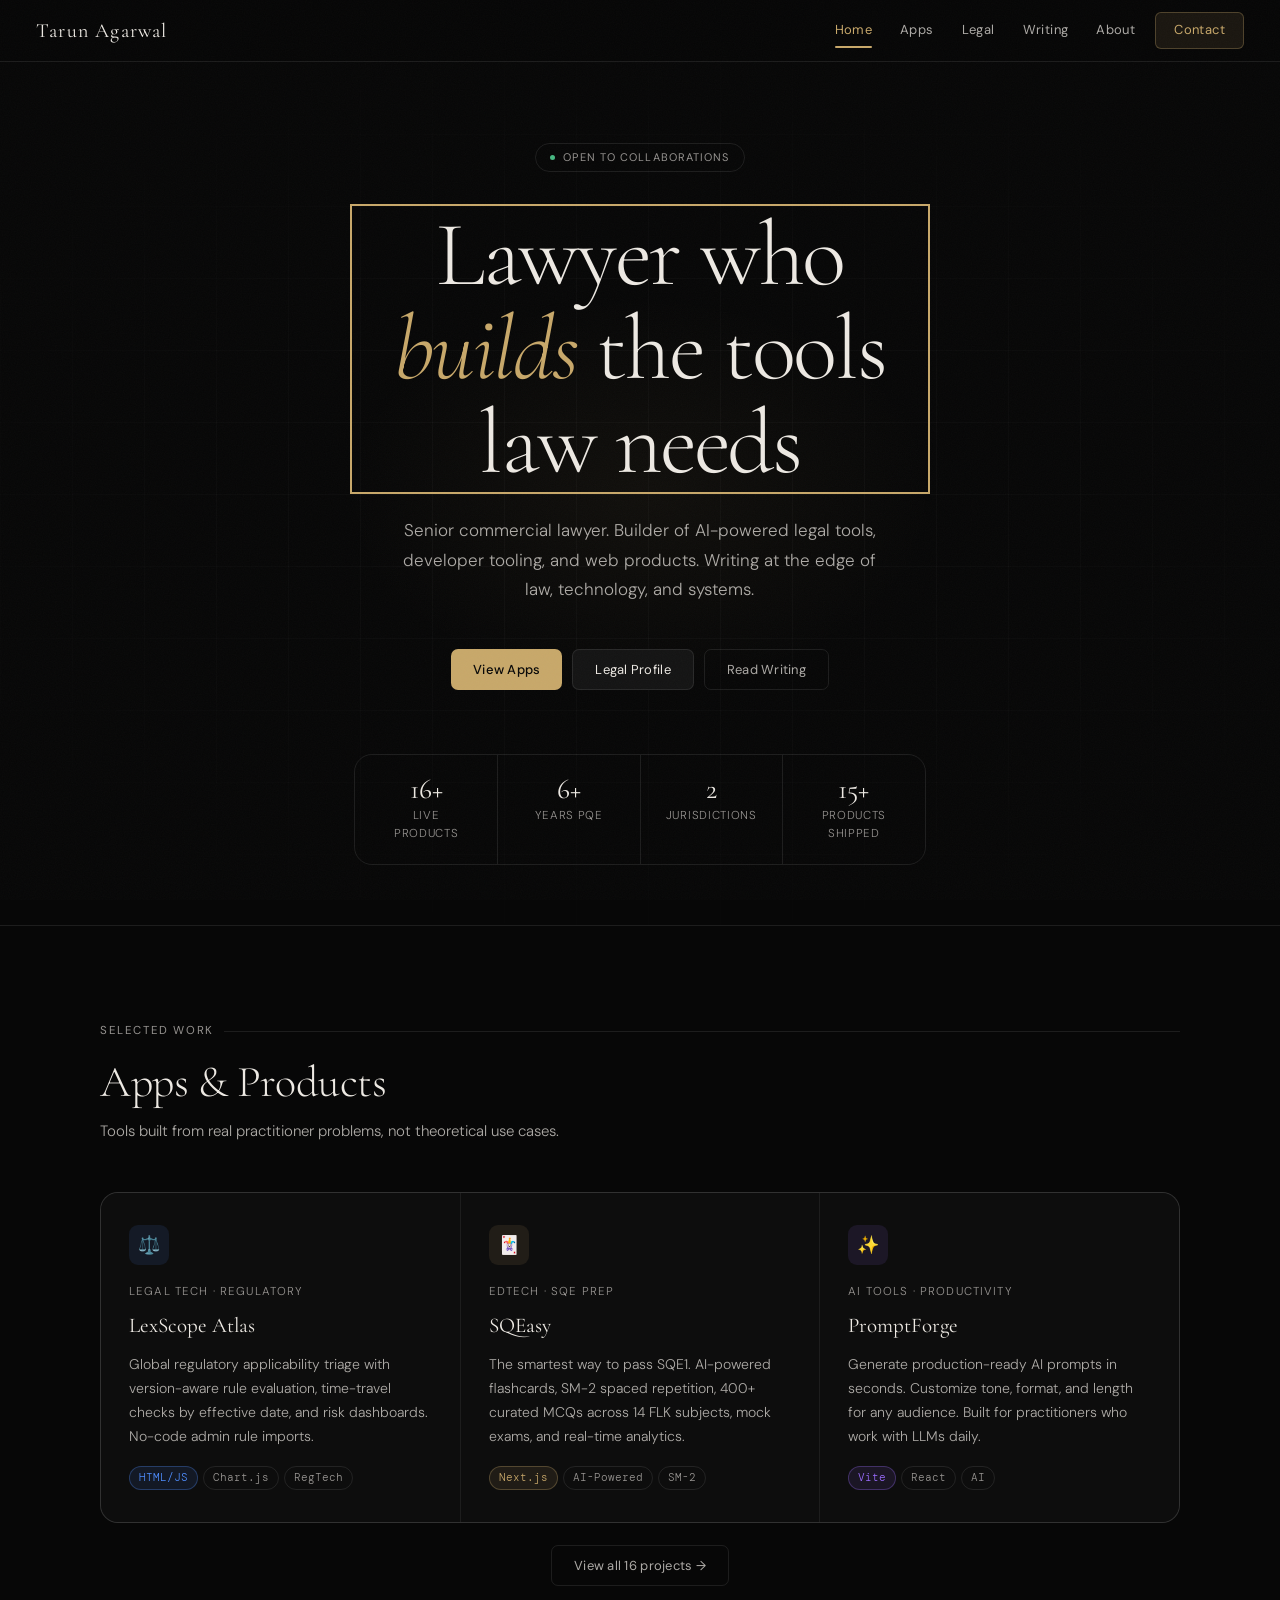
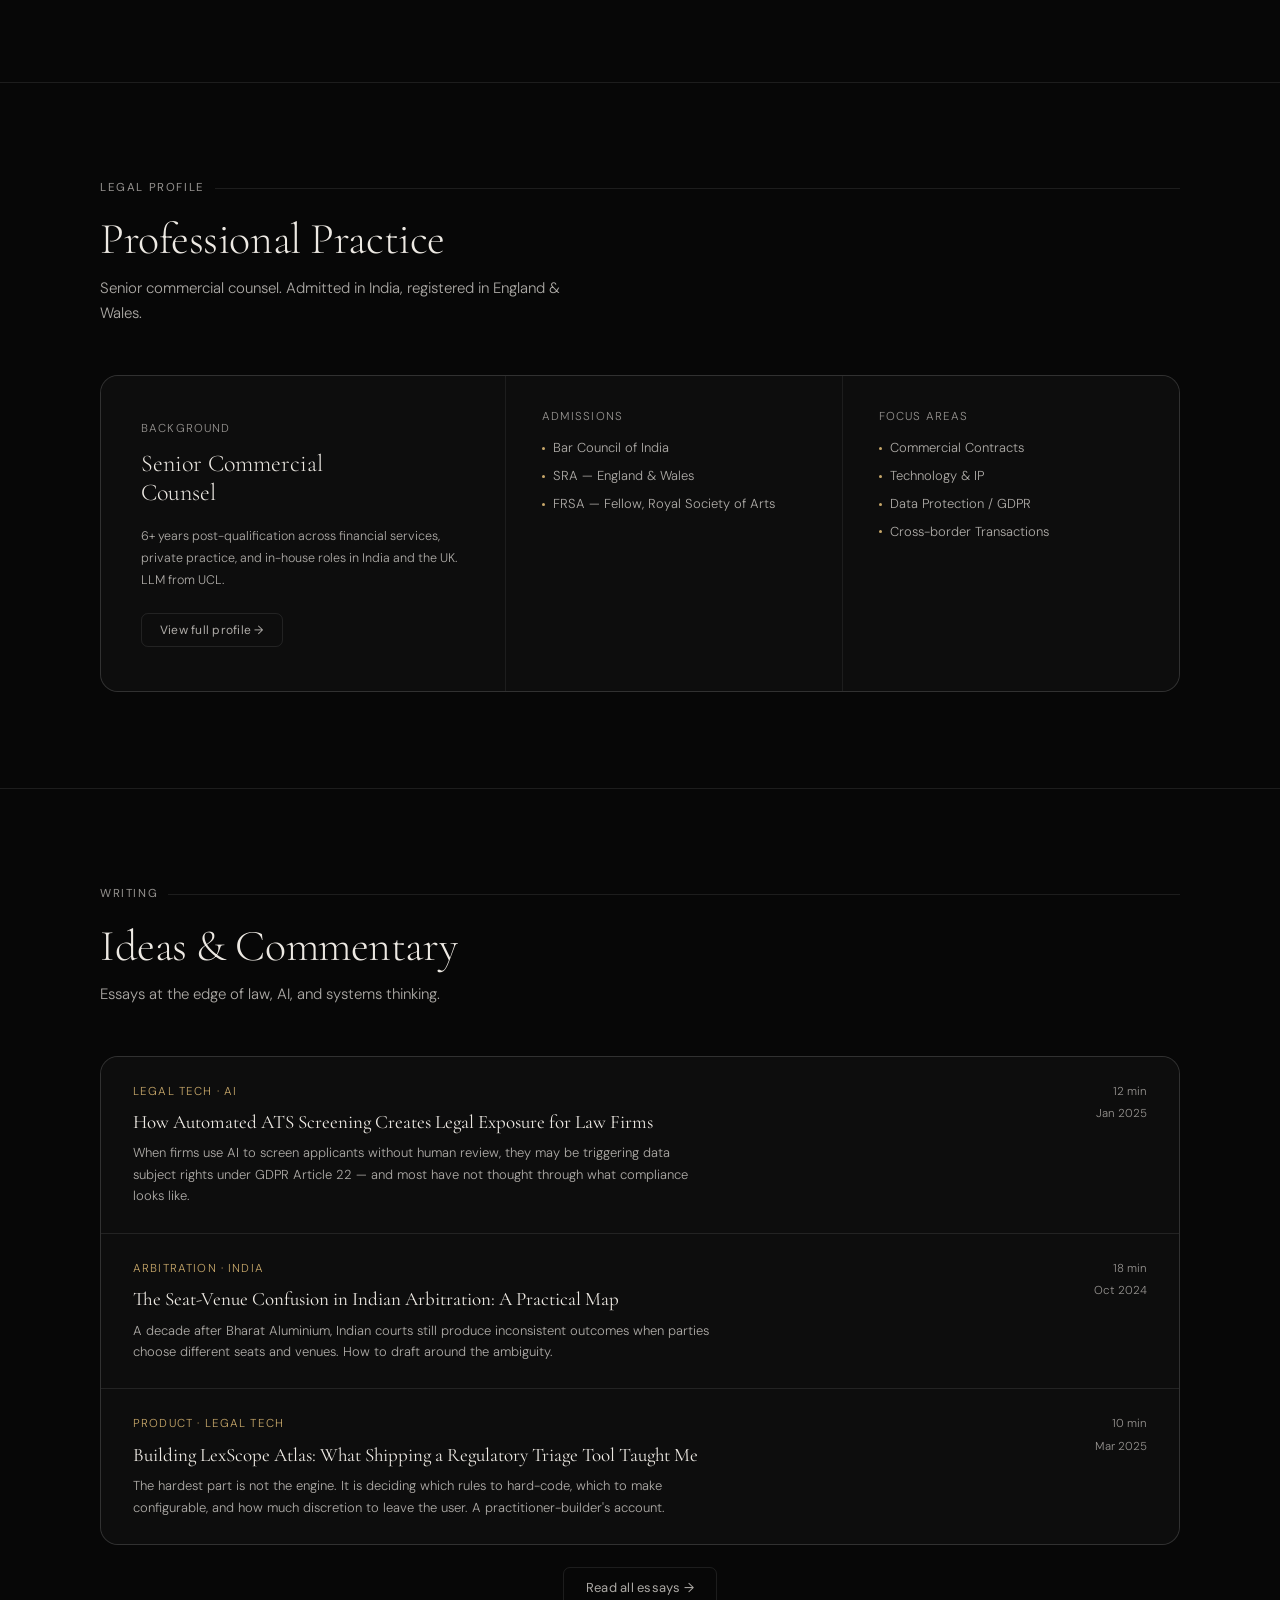
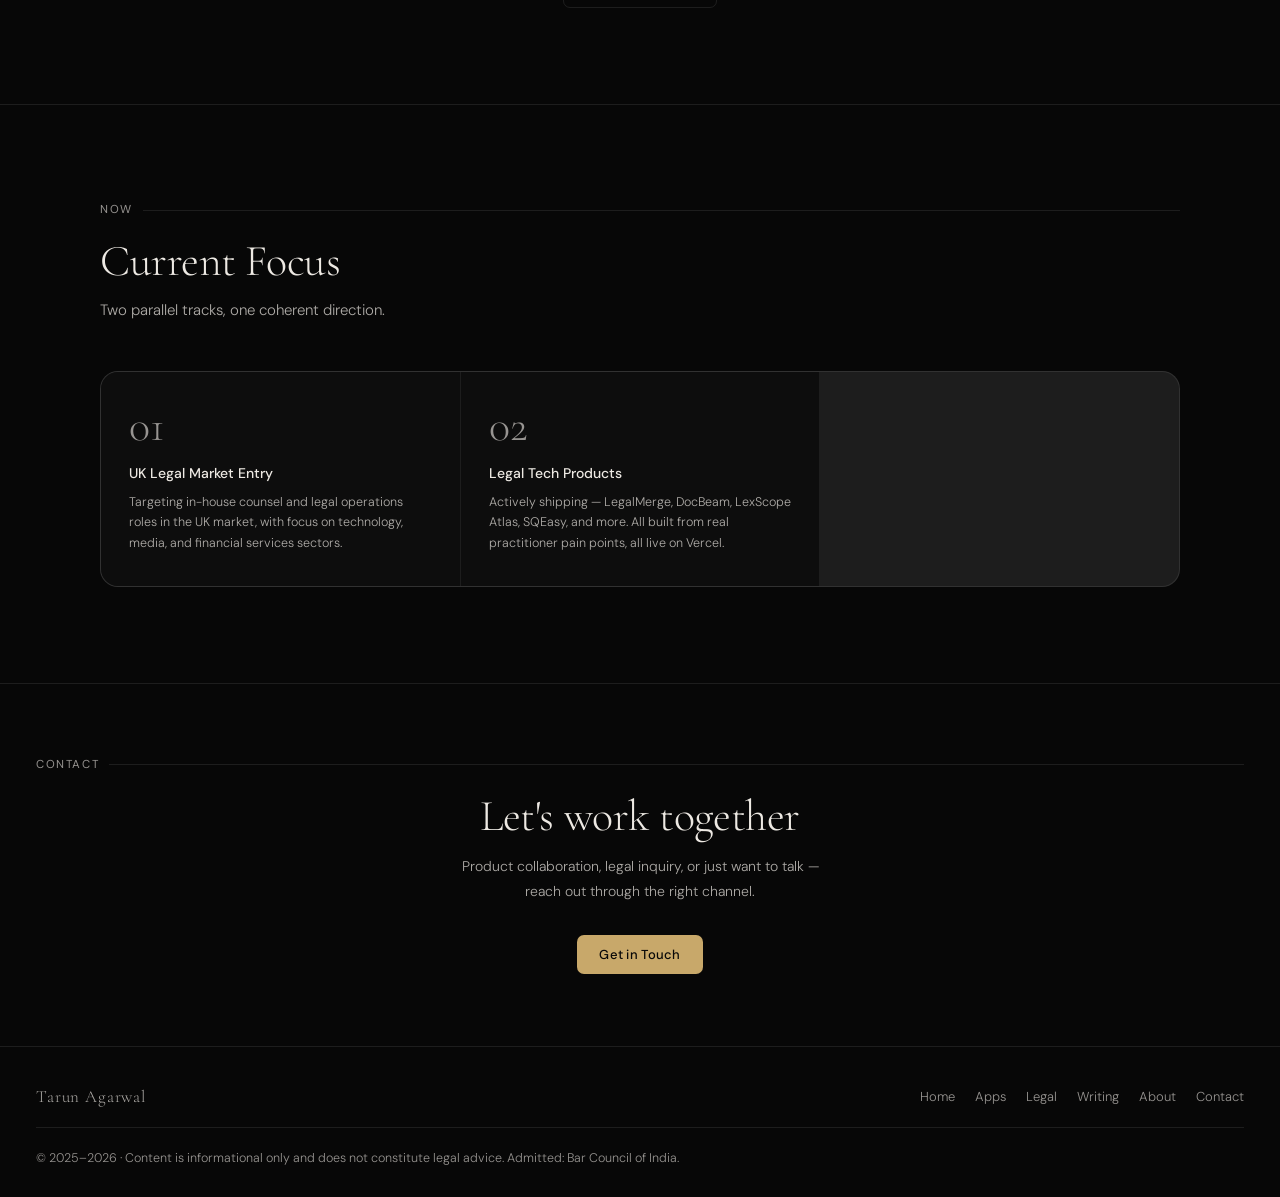
==== index.html @ 4a1cfb6a "Update LexScope links and standardize Live App CTAs" ====
<!DOCTYPE html>
<html lang="en">
<head>
<meta charset="UTF-8">
<meta name="viewport" content="width=device-width, initial-scale=1.0">
<title>Tarun Agarwal — Lawyer · Builder · Writer</title>
<meta name="description" content="Tarun Agarwal — Senior commercial lawyer, builder of AI-powered legal tools and developer tooling, and writer. 16+ live products, 6+ years PQE. Admitted in India, registered in England & Wales.">
<meta property="og:type" content="website">
<meta property="og:title" content="Tarun Agarwal — Lawyer · Builder · Writer">
<meta property="og:description" content="Senior commercial lawyer. Builder of AI-powered legal tools, developer tooling, and web products. Writing at the edge of law, technology, and systems.">
<meta property="og:url" content="https://tarunagarwal.vercel.app">
<meta property="og:site_name" content="Tarun Agarwal">
<meta name="twitter:card" content="summary">
<meta name="twitter:title" content="Tarun Agarwal — Lawyer · Builder · Writer">
<meta name="twitter:description" content="Senior commercial lawyer. Builder of AI-powered legal tools, developer tooling, and web products. 16+ live products shipped.">
<link rel="preconnect" href="https://fonts.googleapis.com">
<link rel="preconnect" href="https://fonts.gstatic.com" crossorigin>
<link href="https://fonts.googleapis.com/css2?family=Cormorant+Garamond:ital,wght@0,300;0,400;0,500;1,300;1,400&family=DM+Sans:opsz,wght@9..40,300;9..40,400;9..40,500&family=DM+Mono:wght@300;400&display=swap" rel="stylesheet">
<link rel="stylesheet" href="css/styles.css">
<script defer src="/_vercel/insights/script.js"></script>
<script>
  window.va = window.va || function () { (window.vaq = window.vaq || []).push(arguments); };
</script>
</head>
<body>

<!-- SKIP LINK -->
<a href="#main-content" class="skip-link">Skip to content</a>

<!-- NAV -->
<nav aria-label="Main navigation">
  <div class="nav-logo" data-navigate="home" role="button" tabindex="0">Tarun Agarwal</div>
  <ul class="nav-links">
    <li><a href="#/home" id="n-home" class="active">Home</a></li>
    <li><a href="#/apps" id="n-apps">Apps</a></li>
    <li><a href="#/legal" id="n-legal">Legal</a></li>
    <li><a href="#/writing" id="n-writing">Writing</a></li>
    <li><a href="#/about" id="n-about">About</a></li>
    <li><a href="#/contact" id="n-contact" class="nav-cta">Contact</a></li>
  </ul>
  <button class="hamburger" data-action="toggle-menu" aria-label="Toggle navigation menu" aria-expanded="false">
    <span></span><span></span><span></span>
  </button>
</nav>

<!-- ══════════════════════════════════════════
     HOME
══════════════════════════════════════════ -->
<div class="page active" id="page-home" aria-hidden="false">

  <div id="main-content" class="hero">
    <div class="hero-grid"></div>
    <div class="hero-glow"></div>
    <div class="hero-inner">
      <div class="hero-badge">
        <span class="hero-badge-dot"></span>
        Open to collaborations
      </div>
      <h1 class="hero-h1">
        Lawyer who<br><em class="hero-rotate" id="hero-word">builds</em> the tools<br>law needs
      </h1>
      <p class="hero-sub">
        Senior commercial lawyer. Builder of AI-powered legal tools, developer tooling, and web products. Writing at the edge of law, technology, and systems.
      </p>
      <div class="hero-actions">
        <button class="btn btn-primary" data-navigate="apps">View Apps</button>
        <button class="btn btn-secondary" data-navigate="legal">Legal Profile</button>
        <button class="btn btn-ghost" data-navigate="writing">Read Writing</button>
      </div>
      <div class="hero-stats">
        <div class="hero-stat">
          <div class="hero-stat-n">16+</div>
          <div class="hero-stat-l">Live Products</div>
        </div>
        <div class="hero-stat">
          <div class="hero-stat-n">6+</div>
          <div class="hero-stat-l">Years PQE</div>
        </div>
        <div class="hero-stat">
          <div class="hero-stat-n">2</div>
          <div class="hero-stat-l">Jurisdictions</div>
        </div>
        <div class="hero-stat">
          <div class="hero-stat-n">15+</div>
          <div class="hero-stat-l">Products Shipped</div>
        </div>
      </div>
    </div>
  </div>

  <div class="divider"></div>

  <!-- FEATURED APPS -->
  <div class="wrap section">
    <div class="section-label">Selected Work</div>
    <h2 class="section-h">Apps & Products</h2>
    <p class="section-sub">Tools built from real practitioner problems, not theoretical use cases.</p>
    <div class="featured-grid">
      <div class="feat-card" data-navigate="apps">
        <div class="feat-icon" style="background:var(--blue-dim)">⚖️</div>
        <div class="feat-cat">Legal Tech · Regulatory</div>
        <div class="feat-title">LexScope Atlas</div>
        <div class="feat-desc">Global regulatory applicability triage with version-aware rule evaluation, time-travel checks by effective date, and risk dashboards. No-code admin rule imports.</div>
        <div class="feat-stack">
          <span class="pill pill-blue">HTML/JS</span>
          <span class="pill">Chart.js</span>
          <span class="pill">RegTech</span>
        </div>
      </div>
      <div class="feat-card" data-navigate="apps">
        <div class="feat-icon" style="background:var(--gold-dim)">🃏</div>
        <div class="feat-cat">EdTech · SQE Prep</div>
        <div class="feat-title">SQEasy</div>
        <div class="feat-desc">The smartest way to pass SQE1. AI-powered flashcards, SM-2 spaced repetition, 400+ curated MCQs across 14 FLK subjects, mock exams, and real-time analytics.</div>
        <div class="feat-stack">
          <span class="pill pill-gold">Next.js</span>
          <span class="pill">AI-Powered</span>
          <span class="pill">SM-2</span>
        </div>
      </div>
      <div class="feat-card" data-navigate="apps">
        <div class="feat-icon" style="background:var(--purple-dim)">✨</div>
        <div class="feat-cat">AI Tools · Productivity</div>
        <div class="feat-title">PromptForge</div>
        <div class="feat-desc">Generate production-ready AI prompts in seconds. Customize tone, format, and length for any audience. Built for practitioners who work with LLMs daily.</div>
        <div class="feat-stack">
          <span class="pill pill-purple">Vite</span>
          <span class="pill">React</span>
          <span class="pill">AI</span>
        </div>
      </div>
    </div>
    <div style="text-align:center;margin-top:22px">
      <button class="btn btn-ghost" data-navigate="apps">View all 16 projects →</button>
    </div>
  </div>

  <div class="divider"></div>

  <!-- LEGAL SNAPSHOT -->
  <div class="wrap section">
    <div class="section-label">Legal Profile</div>
    <h2 class="section-h">Professional Practice</h2>
    <p class="section-sub">Senior commercial counsel. Admitted in India, registered in England & Wales.</p>
    <div class="legal-snap">
      <div class="snap-main">
        <div class="snap-label">Background</div>
        <div class="snap-value" style="font-size:24px;margin-bottom:18px;line-height:1.2;">Senior Commercial<br>Counsel</div>
        <p style="font-size:12.5px;color:var(--text-2);line-height:1.75;margin-bottom:22px;">6+ years post-qualification across financial services, private practice, and in-house roles in India and the UK. LLM from UCL.</p>
        <button class="btn btn-ghost" data-navigate="legal" style="font-size:12px;padding:8px 18px;">View full profile →</button>
      </div>
      <div class="snap-cell">
        <div class="snap-label">Admissions</div>
        <div class="snap-items" style="margin-top:8px">
          <div class="snap-item">Bar Council of India</div>
          <div class="snap-item">SRA — England & Wales</div>
          <div class="snap-item">FRSA — Fellow, Royal Society of Arts</div>
        </div>
      </div>
      <div class="snap-cell">
        <div class="snap-label">Focus Areas</div>
        <div class="snap-items" style="margin-top:8px">
          <div class="snap-item">Commercial Contracts</div>
          <div class="snap-item">Technology & IP</div>
          <div class="snap-item">Data Protection / GDPR</div>
          <div class="snap-item">Cross-border Transactions</div>
        </div>
      </div>
    </div>
  </div>

  <div class="divider"></div>

  <!-- WRITING -->
  <div class="wrap section">
    <div class="section-label">Writing</div>
    <h2 class="section-h">Ideas & Commentary</h2>
    <p class="section-sub">Essays at the edge of law, AI, and systems thinking.</p>
    <div class="writing-list">
      <div class="wl-item" data-navigate="writing">
        <div>
          <div class="wl-cat">Legal Tech · AI</div>
          <div class="wl-title">How Automated ATS Screening Creates Legal Exposure for Law Firms</div>
          <div class="wl-excerpt">When firms use AI to screen applicants without human review, they may be triggering data subject rights under GDPR Article 22 — and most have not thought through what compliance looks like.</div>
        </div>
        <div class="wl-meta"><span>12 min</span><span>Jan 2025</span></div>
      </div>
      <div class="wl-item" data-navigate="writing">
        <div>
          <div class="wl-cat">Arbitration · India</div>
          <div class="wl-title">The Seat-Venue Confusion in Indian Arbitration: A Practical Map</div>
          <div class="wl-excerpt">A decade after Bharat Aluminium, Indian courts still produce inconsistent outcomes when parties choose different seats and venues. How to draft around the ambiguity.</div>
        </div>
        <div class="wl-meta"><span>18 min</span><span>Oct 2024</span></div>
      </div>
      <div class="wl-item" data-navigate="writing">
        <div>
          <div class="wl-cat">Product · Legal Tech</div>
          <div class="wl-title">Building LexScope Atlas: What Shipping a Regulatory Triage Tool Taught Me</div>
          <div class="wl-excerpt">The hardest part is not the engine. It is deciding which rules to hard-code, which to make configurable, and how much discretion to leave the user. A practitioner-builder's account.</div>
        </div>
        <div class="wl-meta"><span>10 min</span><span>Mar 2025</span></div>
      </div>
    </div>
    <div style="text-align:center;margin-top:22px">
      <button class="btn btn-ghost" data-navigate="writing">Read all essays →</button>
    </div>
  </div>

  <div class="divider"></div>

  <!-- CURRENT FOCUS -->
  <div class="wrap section">
    <div class="section-label">Now</div>
    <h2 class="section-h">Current Focus</h2>
    <p class="section-sub">Two parallel tracks, one coherent direction.</p>
    <div class="focus-grid">
      <div class="focus-card">
        <div class="focus-n">01</div>
        <div class="focus-title">UK Legal Market Entry</div>
        <div class="focus-desc">Targeting in-house counsel and legal operations roles in the UK market, with focus on technology, media, and financial services sectors.</div>
      </div>
      <div class="focus-card">
        <div class="focus-n">02</div>
        <div class="focus-title">Legal Tech Products</div>
        <div class="focus-desc">Actively shipping — LegalMerge, DocBeam, LexScope Atlas, SQEasy, and more. All built from real practitioner pain points, all live on Vercel.</div>
      </div>
    </div>
  </div>

  <!-- CONTACT CTA -->
  <div style="padding:72px 36px;text-align:center;border-top:1px solid var(--border)">
    <div class="section-label" style="justify-content:center;">Contact</div>
    <h2 class="section-h" style="margin-bottom:14px;">Let's work together</h2>
    <p style="font-size:14px;color:var(--text-2);margin-bottom:32px;max-width:380px;margin-left:auto;margin-right:auto;line-height:1.75;">Product collaboration, legal inquiry, or just want to talk — reach out through the right channel.</p>
    <button class="btn btn-primary" data-navigate="contact">Get in Touch</button>
  </div>

  <footer>
    <div class="footer-logo">Tarun Agarwal</div>
    <div class="footer-links">
      <a class="footer-link" data-navigate="home">Home</a>
      <a class="footer-link" data-navigate="apps">Apps</a>
      <a class="footer-link" data-navigate="legal">Legal</a>
      <a class="footer-link" data-navigate="writing">Writing</a>
      <a class="footer-link" data-navigate="about">About</a>
      <a class="footer-link" data-navigate="contact">Contact</a>
    </div>
    <div class="footer-copy">© 2025–2026 · Content is informational only and does not constitute legal advice. Admitted: Bar Council of India.</div>
  </footer>
</div>

<!-- ══════════════════════════════════════════
     APPS
══════════════════════════════════════════ -->
<div class="page" id="page-apps" aria-hidden="true">
  <div class="wrap">
    <div class="page-header fade-up">
      <div class="section-label">Portfolio</div>
      <h1 class="page-h">Apps & Labs</h1>
      <p class="page-sub">15 products built and shipped. Built at the intersection of law, AI, automation, and developer tooling — every one from a real problem.</p>
    </div>

    <div class="cat-filters fade-up d1" role="group" aria-label="Filter by category">
      <button class="cat-btn active" data-filter="all">All</button>
      <button class="cat-btn" data-filter="legal">Legal Tech</button>
      <button class="cat-btn" data-filter="ai">AI Tools</button>
      <button class="cat-btn" data-filter="finance">Finance</button>
      <button class="cat-btn" data-filter="edtech">EdTech</button>
      <button class="cat-btn" data-filter="productivity">Productivity</button>
      <button class="cat-btn" data-filter="lifestyle">Lifestyle</button>
      <button class="cat-btn" data-filter="extension">Extensions</button>
      <button class="cat-btn" data-filter="devtools">Dev Tools</button>
    </div>

    <div class="projects-grid" id="projects-grid">

      <!-- LEXSCOPE ATLAS -->
      <div class="proj-card" data-cat="legal">
        <div class="proj-thumb proj-thumb--video" style="background:#0a0a0a">
          <iframe src="https://www.youtube.com/embed/Dv6nj4IdJWs" title="LexScope Atlas Demo" frameborder="0" allow="accelerometer; autoplay; clipboard-write; encrypted-media; gyroscope; picture-in-picture" allowfullscreen loading="lazy"></iframe>
        </div>
        <div class="proj-body">
          <div class="proj-status s-live"><span class="proj-status-dot"></span>Live</div>
          <div class="proj-title">LexScope Atlas</div>
          <div class="proj-desc">Global regulatory applicability triage tool with version-aware rule evaluation, time-travel checks by effective date, confidence scoring per dimension, Chart.js risk dashboards, JSON/CSV export, and no-code admin rule imports. The closest thing to a B2B compliance product in the portfolio.</div>
          <div class="proj-stack">
            <span class="pill pill-blue">HTML/JS</span><span class="pill">Chart.js</span><span class="pill">LocalStorage</span><span class="pill">RegTech</span>
          </div>
          <div class="proj-links">
            <a class="proj-link primary" href="https://lexscope-atlas.vercel.app" target="_blank">Live App →</a>
            <a class="proj-link" href="https://youtu.be/Dv6nj4IdJWs" target="_blank">Demo Video →</a>
          </div>
        </div>
      </div>

      <!-- SQEASY -->
      <div class="proj-card" data-cat="edtech legal">
        <div class="proj-thumb" style="background:linear-gradient(135deg,#0e1220,#111827)">
          <div style="position:absolute;inset:0;background:radial-gradient(circle at 35% 55%,rgba(200,168,106,0.14),transparent 60%)"></div>
          <div class="proj-thumb-inner">🃏</div>
        </div>
        <div class="proj-body">
          <div class="proj-status s-live"><span class="proj-status-dot"></span>Live</div>
          <div class="proj-title">SQEasy (Coming Soon)</div>
          <div class="proj-desc">The smartest way to pass SQE1. AI-powered flashcards with SM-2 spaced repetition science, 400+ curated MCQs modelled on the actual SQE1 format, 14 FLK subject areas, timed mock exams, cohort percentile, real-time analytics, streak tracking, and gamification.</div>
          <div class="proj-stack">
            <span class="pill pill-gold">Next.js</span><span class="pill">AI-Powered</span><span class="pill">SM-2</span><span class="pill">Freemium</span>
          </div>
          <div class="proj-links">
            <a class="proj-link primary" href="https://sqeasy.vercel.app" target="_blank">Live App →</a>
          </div>
        </div>
      </div>

      <!-- LEGALMERGE -->
      <div class="proj-card" data-cat="legal">
        <div class="proj-thumb" style="background:linear-gradient(135deg,#0a0e14,#0d1520)">
          <div style="position:absolute;inset:0;background:radial-gradient(circle at 50% 50%,rgba(71,184,130,0.12),transparent 60%)"></div>
          <div class="proj-thumb-inner">📋</div>
        </div>
        <div class="proj-body">
          <div class="proj-status s-live"><span class="proj-status-dot"></span>Live</div>
          <div class="proj-title">LegalMerge</div>
          <div class="proj-desc">Contract document merging and management tool for legal teams. Combines, compares, and processes legal documents — reducing manual contract assembly time for practitioners handling high document volumes.</div>
          <div class="proj-stack">
            <span class="pill pill-green">Vite</span><span class="pill">React</span><span class="pill">Legal Ops</span>
          </div>
          <div class="proj-links">
            <a class="proj-link primary" href="https://legalmerge.vercel.app" target="_blank">Live App →</a>
          </div>
        </div>
      </div>

      <!-- PROMPTFORGE -->
      <div class="proj-card" data-cat="ai productivity">
        <div class="proj-thumb proj-thumb--video" style="background:#0a0a0a">
          <iframe src="https://www.youtube.com/embed/SpxjQ9k7sZY" title="PromptForge Demo" frameborder="0" allow="accelerometer; autoplay; clipboard-write; encrypted-media; gyroscope; picture-in-picture" allowfullscreen loading="lazy"></iframe>
        </div>
        <div class="proj-body">
          <div class="proj-status s-live"><span class="proj-status-dot"></span>Live</div>
          <div class="proj-title">PromptForge</div>
          <div class="proj-desc">Generate production-ready AI prompts in seconds. Customize tone, format, and length for any audience — from customer service to legal drafting to technical documentation. Built for LLM-heavy workflows.</div>
          <div class="proj-stack">
            <span class="pill pill-purple">Vite</span><span class="pill">React</span><span class="pill">AI</span>
          </div>
          <div class="proj-links">
            <a class="proj-link primary" href="https://promptforge-app.vercel.app" target="_blank">Live App →</a>
            <a class="proj-link" href="https://youtube.com/shorts/SpxjQ9k7sZY" target="_blank">Demo Video →</a>
          </div>
        </div>
      </div>

      <!-- REPURPOSE AI -->
      <div class="proj-card" data-cat="ai productivity">
        <div class="proj-thumb" style="background:linear-gradient(135deg,#0a0f18,#101828)">
          <div style="position:absolute;inset:0;background:radial-gradient(circle at 65% 35%,rgba(79,142,255,0.13),transparent 60%)"></div>
          <div class="proj-thumb-inner">♻️</div>
        </div>
        <div class="proj-body">
          <div class="proj-status s-live"><span class="proj-status-dot"></span>Live</div>
          <div class="proj-title">Repurpose AI (Coming Soon)</div>
          <div class="proj-desc">AI-powered content repurposing tool. Takes long-form content — articles, reports, transcripts — and transforms it into multiple formats: social posts, summaries, newsletters, and more.</div>
          <div class="proj-stack">
            <span class="pill pill-blue">TanStack Router</span><span class="pill">AI</span><span class="pill">Content</span>
          </div>
          <div class="proj-links">
            <a class="proj-link primary" href="https://repurpose-ai-app.vercel.app" target="_blank">Live App →</a>
          </div>
        </div>
      </div>

      <!-- DOCBEAM -->
      <div class="proj-card" data-cat="legal productivity">
        <div class="proj-thumb" style="background:linear-gradient(135deg,#0c0a10,#140f1c)">
          <div style="position:absolute;inset:0;background:radial-gradient(circle at 50% 45%,rgba(155,109,255,0.12),transparent 55%)"></div>
          <div class="proj-thumb-inner">📡</div>
        </div>
        <div class="proj-body">
          <div class="proj-status s-live"><span class="proj-status-dot"></span>Live</div>
          <div class="proj-title">DocBeam</div>
          <div class="proj-desc">Document transmission and sharing platform for legal and professional use. Secure, fast document delivery with tracking — built for workflows where email attachments fall short.</div>
          <div class="proj-stack">
            <span class="pill">Node.js</span><span class="pill">Document Mgmt</span><span class="pill">API</span>
          </div>
          <div class="proj-links">
            <a class="proj-link primary" href="https://docbeam.vercel.app" target="_blank">Live App →</a>
          </div>
        </div>
      </div>

      <!-- TASK ATOMISER -->
      <div class="proj-card" data-cat="ai productivity">
        <div class="proj-thumb" style="background:linear-gradient(135deg,#0a1209,#0e180c)">
          <div style="position:absolute;inset:0;background:radial-gradient(circle at 45% 55%,rgba(71,184,130,0.13),transparent 55%)"></div>
          <div class="proj-thumb-inner">⚛️</div>
        </div>
        <div class="proj-body">
          <div class="proj-status s-live"><span class="proj-status-dot"></span>Live</div>
          <div class="proj-title">Task Atomiser</div>
          <div class="proj-desc">AI tool that breaks complex projects and goals into atomic, executable sub-tasks. Turns a vague objective into a structured action plan — useful for lawyers managing multi-track matters.</div>
          <div class="proj-stack">
            <span class="pill pill-green">Vite</span><span class="pill">React</span><span class="pill">AI Planning</span>
          </div>
          <div class="proj-links">
            <a class="proj-link primary" href="https://task-atomiser.vercel.app" target="_blank">Live App →</a>
          </div>
        </div>
      </div>

      <!-- THOUGHT EXPERIMENTS -->
      <div class="proj-card" data-cat="ai productivity">
        <div class="proj-thumb proj-thumb--video" style="background:#0a0a0a">
          <iframe src="https://www.youtube.com/embed/alEkXP6qXdk" title="Thought Experiments Demo" frameborder="0" allow="accelerometer; autoplay; clipboard-write; encrypted-media; gyroscope; picture-in-picture" allowfullscreen loading="lazy"></iframe>
        </div>
        <div class="proj-body">
          <div class="proj-status s-live"><span class="proj-status-dot"></span>Live</div>
          <div class="proj-title">Thought Experiments</div>
          <div class="proj-desc">AI-guided thought experiment generator. Explores ideas, hypotheticals, and philosophical scenarios through structured AI dialogue. Built for deep thinking and argument stress-testing.</div>
          <div class="proj-stack">
            <span class="pill pill-purple">Next.js</span><span class="pill">AI</span><span class="pill">Reasoning</span>
          </div>
          <div class="proj-links">
            <a class="proj-link primary" href="https://thought-experiments-app.vercel.app" target="_blank">Live App →</a>
            <a class="proj-link" href="https://youtu.be/alEkXP6qXdk" target="_blank">Demo Video →</a>
          </div>
        </div>
      </div>

      <!-- SALARY SACRIFICE CALCULATOR UK -->
      <div class="proj-card" data-cat="finance legal">
        <div class="proj-thumb proj-thumb--video" style="background:#0a0a0a">
          <iframe src="https://www.youtube.com/embed/tjPiOOJsQts" title="Salary Sacrifice Calculator UK Demo" frameborder="0" allow="accelerometer; autoplay; clipboard-write; encrypted-media; gyroscope; picture-in-picture" allowfullscreen loading="lazy"></iframe>
        </div>
        <div class="proj-body">
          <div class="proj-status s-live"><span class="proj-status-dot"></span>Live</div>
          <div class="proj-title">Salary Sacrifice Calculator UK</div>
          <div class="proj-desc">UK-specific salary sacrifice calculator for pension, cycle-to-work, and other benefits. Shows real take-home pay impact with tax and NIC breakdowns. Highest near-term SEO and monetisation opportunity in the portfolio.</div>
          <div class="proj-stack">
            <span class="pill pill-green">HTML/JS</span><span class="pill">UK Tax</span><span class="pill">SEO</span>
          </div>
          <div class="proj-links">
            <a class="proj-link primary" href="https://salary-sacrifice-calculator-uk.vercel.app" target="_blank">Live App →</a>
            <a class="proj-link" href="https://youtu.be/tjPiOOJsQts" target="_blank">Demo Video →</a>
          </div>
        </div>
      </div>

      <!-- GDPR REQUEST HANDLER -->
      <div class="proj-card" data-cat="legal">
        <div class="proj-thumb proj-thumb--video" style="background:#0a0a0a">
          <iframe src="https://www.youtube.com/embed/wUpqaEifPwY" title="GDPR Request Handler Demo" frameborder="0" allow="accelerometer; autoplay; clipboard-write; encrypted-media; gyroscope; picture-in-picture" allowfullscreen loading="lazy"></iframe>
        </div>
        <div class="proj-body">
          <div class="proj-status s-live"><span class="proj-status-dot"></span>Live</div>
          <div class="proj-title">GDPR Request Handler</div>
          <div class="proj-desc">Tool for generating and managing GDPR data subject requests — SARs, Article 22 objections, erasure requests, and portability requests — with correct legal wording per UK GDPR and EU GDPR.</div>
          <div class="proj-stack">
            <span class="pill pill-amber">HTML/JS</span><span class="pill">UK GDPR</span><span class="pill">Legal</span>
          </div>
          <div class="proj-links">
            <a class="proj-link primary" href="https://gdpr-request-handler.vercel.app" target="_blank">Live App →</a>
            <a class="proj-link" href="https://youtu.be/wUpqaEifPwY" target="_blank">Demo Video →</a>
          </div>
        </div>
      </div>

      <!-- PERSONAL FINANCE DASHBOARD -->
      <div class="proj-card" data-cat="finance">
        <div class="proj-thumb" style="background:linear-gradient(135deg,#090c08,#0f140d)">
          <div style="position:absolute;inset:0;background:radial-gradient(circle at 42% 48%,rgba(71,184,130,0.11),transparent 55%)"></div>
          <div class="proj-thumb-inner">📊</div>
        </div>
        <div class="proj-body">
          <div class="proj-status s-live"><span class="proj-status-dot"></span>Live</div>
          <div class="proj-title">Personal Finance Dashboard</div>
          <div class="proj-desc">Comprehensive personal finance tracking dashboard. Net worth, expense tracking, investment views, and goal monitoring — a PulseBoard for your financial life.</div>
          <div class="proj-stack">
            <span class="pill pill-green">HTML/JS</span><span class="pill">Charting</span><span class="pill">Finance</span>
          </div>
          <div class="proj-links">
            <a class="proj-link primary" href="https://personal-finance-dashboard-ten-chi.vercel.app" target="_blank">Live App →</a>
          </div>
        </div>
      </div>

      <!-- GREEN ACTION PLAN -->
      <div class="proj-card" data-cat="lifestyle productivity">
        <div class="proj-thumb proj-thumb--video" style="background:#0a0a0a">
          <iframe src="https://www.youtube.com/embed/bHiTzhU6dfk" title="GreenPlan Demo" frameborder="0" allow="accelerometer; autoplay; clipboard-write; encrypted-media; gyroscope; picture-in-picture" allowfullscreen loading="lazy"></iframe>
        </div>
        <div class="proj-body">
          <div class="proj-status s-live"><span class="proj-status-dot"></span>Live</div>
          <div class="proj-title">GreenPlan</div>
          <div class="proj-desc">Personal sustainability action planner. Generates tailored green action plans based on lifestyle inputs — transport, diet, home energy, consumption habits — with impact tracking.</div>
          <div class="proj-stack">
            <span class="pill pill-green">React</span><span class="pill">CRA</span><span class="pill">ESG</span>
          </div>
          <div class="proj-links">
            <a class="proj-link primary" href="https://green-action-plan.vercel.app" target="_blank">Live App →</a>
            <a class="proj-link" href="https://youtu.be/bHiTzhU6dfk" target="_blank">Demo Video →</a>
          </div>
        </div>
      </div>

      <!-- CLARITYONE -->
      <div class="proj-card" data-cat="extension productivity">
        <div class="proj-thumb" style="background:linear-gradient(135deg,#0a0e14,#101828)">
          <div style="position:absolute;inset:0;background:radial-gradient(circle at 45% 50%,rgba(79,142,255,0.14),transparent 60%)"></div>
          <div class="proj-thumb-inner">♿</div>
        </div>
        <div class="proj-body">
          <div class="proj-status s-soon"><span class="proj-status-dot"></span>Coming to Store</div>
          <div class="proj-title">ClarityOne</div>
          <div class="proj-desc">Lightweight browser extension for accessibility. Improves contrast, text readability, and keyboard focus across any website. Includes high-contrast themes, font scaling, line-height control, skip-link injection, and per-site overrides — built with accessibility-first principles.</div>
          <div class="proj-stack">
            <span class="pill pill-blue">JavaScript</span><span class="pill">Chrome MV3</span><span class="pill">Accessibility</span>
          </div>
          <div class="proj-links">
            <a class="proj-link primary" href="https://github.com/tarunag10/ClarityOne" target="_blank">GitHub →</a>
          </div>
        </div>
      </div>

      <!-- SNAPCRAWL -->
      <div class="proj-card" data-cat="devtools productivity">
        <div class="proj-thumb" style="background:linear-gradient(135deg,#070d14,#0a1a14)">
          <div style="position:absolute;inset:0;background:radial-gradient(circle at 50% 50%,rgba(71,184,130,0.14),transparent 60%)"></div>
          <div class="proj-thumb-inner">📸</div>
        </div>
        <div class="proj-body">
          <div class="proj-status s-live"><span class="proj-status-dot"></span>Live</div>
          <div class="proj-title">Snapcrawl</div>
          <div class="proj-desc">Plug-and-play toolkit for capturing multi-viewport screenshots and recording polished MP4 demo videos of any website. BFS auto-crawl discovery, safety-filtered navigation, and an MCP server for AI assistant integration with Claude and Cursor.</div>
          <div class="proj-stack">
            <span class="pill pill-green">Playwright</span><span class="pill">MCP Server</span><span class="pill">Node.js</span><span class="pill">ffmpeg</span>
          </div>
          <div class="proj-links">
            <a class="proj-link primary" href="https://github.com/tarunag10/snapcrawl" target="_blank">GitHub →</a>
          </div>
        </div>
      </div>

      <!-- GHOSTKEY -->
      <div class="proj-card" data-cat="extension productivity">
        <div class="proj-thumb" style="background:linear-gradient(135deg,#0c0a10,#140f1c)">
          <div style="position:absolute;inset:0;background:radial-gradient(circle at 55% 45%,rgba(155,109,255,0.14),transparent 60%)"></div>
          <div class="proj-thumb-inner">👻</div>
        </div>
        <div class="proj-body">
          <div class="proj-status s-soon"><span class="proj-status-dot"></span>Coming to Store</div>
          <div class="proj-title">GhostKey</div>
          <div class="proj-desc">Chrome and Safari extension that suppresses intrusive login popups and restores page usability. Detects, classifies, and hides login walls, scroll locks, and backdrop overlays across LinkedIn, Reddit, Medium, and more — with conservative and aggressive modes.</div>
          <div class="proj-stack">
            <span class="pill pill-purple">TypeScript</span><span class="pill">Chrome MV3</span><span class="pill">Safari</span>
          </div>
          <div class="proj-links">
            <a class="proj-link primary" href="https://github.com/tarunag10/GhostKey" target="_blank">GitHub →</a>
          </div>
        </div>
      </div>

    </div>
  </div>

  <footer>
    <div class="footer-logo">Tarun Agarwal</div>
    <div class="footer-links">
      <a class="footer-link" data-navigate="home">Home</a>
      <a class="footer-link" data-navigate="apps">Apps</a>
      <a class="footer-link" data-navigate="legal">Legal</a>
      <a class="footer-link" data-navigate="writing">Writing</a>
      <a class="footer-link" data-navigate="about">About</a>
      <a class="footer-link" data-navigate="contact">Contact</a>
    </div>
    <div class="footer-copy">© 2025–2026 · Content is informational only.</div>
  </footer>
</div>

<!-- ══════════════════════════════════════════
     LEGAL
══════════════════════════════════════════ -->
<div class="page" id="page-legal" aria-hidden="true">
  <div class="wrap">
    <div class="legal-hero-wrap fade-up">
      <div class="section-label">Professional Profile</div>
      <h1 class="page-h">Legal Practice</h1>
      <p class="page-sub">Senior commercial lawyer. Admitted in India. 6+ years post-qualification experience.</p>
      <div class="disclaimer-bar">
        <span class="disc-icon">⚠</span>
        <span>This page is informational only and does not constitute legal advice. No attorney-client relationship is formed by viewing this site. Practice areas reflect experience and professional interests only. Legal services are offered only in jurisdictions where I am duly authorised. Do not submit confidential information through any contact form on this site.</span>
      </div>
    </div>

    <div class="legal-layout">
      <div class="legal-main">

        <div class="legal-sec fade-up d1">
          <div class="legal-sec-label">Background</div>
          <h2 class="legal-sec-h">Commercial Lawyer with a Technology Focus</h2>
          <p class="legal-sec-p">I am a senior commercial lawyer with 6+ years of post-qualification experience spanning financial services, private practice, and in-house roles in India and the United Kingdom. My practice centres on commercial contracts, technology agreements, data protection, and cross-border transactions.</p>
          <p class="legal-sec-p">I hold an LLM from University College London.</p>
          <p class="legal-sec-p">I am also a Fellow of the Royal Society of Arts (FRSA), and I write and speak on legal technology, AI in legal practice, and international commercial arbitration.</p>
        </div>

        <div class="legal-sec fade-up d2">
          <div class="legal-sec-label">Practice Areas</div>
          <h2 class="legal-sec-h">Areas of Focus</h2>
          <p class="legal-sec-p" style="margin-bottom:20px">The following reflects experience and professional interests. It is not a statement of services offered in any jurisdiction.</p>
          <div class="areas-grid">
            <div class="area-card">
              <div class="area-title">Commercial Contracts</div>
              <div class="area-desc">Drafting, reviewing and negotiating MSAs, SaaS agreements, licensing deals, and partnership contracts with domestic and international counterparties.</div>
            </div>
            <div class="area-card">
              <div class="area-title">Technology & IP</div>
              <div class="area-desc">Technology agreements, IP licensing, software contracts, and legal frameworks for AI-enabled products and digital services.</div>
            </div>
            <div class="area-card">
              <div class="area-title">Data Protection</div>
              <div class="area-desc">GDPR compliance, data processing agreements, Article 22 automated decision-making, and cross-border data transfer mechanisms.</div>
            </div>
            <div class="area-card">
              <div class="area-title">International Transactions</div>
              <div class="area-desc">Cross-border commercial arrangements involving UK, EU, US, and Indian counterparties across technology, education, and media sectors.</div>
            </div>
            <div class="area-card">
              <div class="area-title">Arbitration</div>
              <div class="area-desc">Published researcher on international commercial arbitration. Focus on Indian arbitration law, seat-venue jurisprudence, and institutional rules.</div>
            </div>
            <div class="area-card">
              <div class="area-title">EdTech & Media</div>
              <div class="area-desc">Sector-specific experience in online education, media licensing, and consumer-facing digital platforms at scale.</div>
            </div>
          </div>
        </div>

        <div class="legal-sec fade-up d3">
          <div class="legal-sec-label">Selected Writing</div>
          <h2 class="legal-sec-h">Publications & Commentary</h2>
          <div class="writing-list">
            <div class="wl-item" style="cursor:default">
              <div>
                <div class="wl-cat">Arbitration Law</div>
                <div class="wl-title">Seat vs. Venue in Indian Arbitration</div>
                <div class="wl-excerpt">Post-BALCO jurisprudence on the seat-venue distinction in Indian arbitral proceedings.</div>
              </div>
              <div class="wl-meta"><span>2024</span><span class="pill pill-gold" style="font-size:9px">Published</span></div>
            </div>
            <div class="wl-item" style="cursor:default">
              <div>
                <div class="wl-cat">AI & Law</div>
                <div class="wl-title">GDPR Article 22 and Automated ATS Screening</div>
                <div class="wl-excerpt">Data subject rights arising from automated applicant tracking systems used by law firms.</div>
              </div>
              <div class="wl-meta"><span>2025</span><span class="pill pill-gold" style="font-size:9px">Published</span></div>
            </div>
          </div>
        </div>

      </div>

      <div class="legal-sidebar fade-up d2">
        <div class="sidebar-block">
          <div class="sb-title">Admissions & Credentials</div>
          <div class="cred-item"><div class="cred-name">Bar Council of India</div><div class="cred-detail">Enrolled Advocate · India</div></div>
          <div class="cred-item"><div class="cred-name">Solicitors Regulation Authority</div><div class="cred-detail">Registered Foreign Lawyer · England & Wales</div></div>
          <div class="cred-item"><div class="cred-name">LLM</div><div class="cred-detail">University College London</div></div>
          <div class="cred-item"><div class="cred-name">Fellow, RSA</div><div class="cred-detail">Royal Society of Arts</div></div>
        </div>
        <div class="sidebar-block" style="background:var(--gold-glow);border-color:rgba(200,168,106,0.18)">
          <div class="sb-title" style="color:var(--gold)">Professional Inquiries</div>
          <p style="font-size:12px;color:var(--text-2);line-height:1.7;margin-bottom:18px;">For legal professional matters, use the dedicated legal inquiry path. Do not include confidential facts in initial contact.</p>
          <button class="btn btn-primary" style="width:100%;justify-content:center;font-size:12px;padding:10px" data-navigate="contact">Legal Contact →</button>
        </div>
      </div>
    </div>
  </div>

  <footer>
    <div class="footer-logo">Tarun Agarwal</div>
    <div class="footer-links">
      <a class="footer-link" data-navigate="home">Home</a>
      <a class="footer-link" data-navigate="apps">Apps</a>
      <a class="footer-link" data-navigate="legal">Legal</a>
      <a class="footer-link" data-navigate="writing">Writing</a>
      <a class="footer-link" data-navigate="about">About</a>
      <a class="footer-link" data-navigate="contact">Contact</a>
    </div>
    <div class="footer-copy">© 2025–2026 · Informational only. No attorney-client relationship is created. Admitted: Bar Council of India.</div>
  </footer>
</div>

<!-- ══════════════════════════════════════════
     WRITING
══════════════════════════════════════════ -->
<div class="page" id="page-writing" aria-hidden="true">
  <div class="wrap">
    <div class="page-header fade-up">
      <div class="section-label">Essays & Commentary</div>
      <h1 class="page-h">Writing</h1>
      <p class="page-sub">At the intersection of law, AI, product building, and systems thinking. Where the two lanes meet.</p>
    </div>

    <div class="wf-filters fade-up d1" role="group" aria-label="Filter by category">
      <button class="cat-btn active" data-wfilter="all">All</button>
      <button class="cat-btn" data-wfilter="legal-tech">Legal Tech</button>
      <button class="cat-btn" data-wfilter="ai">AI & Search</button>
      <button class="cat-btn" data-wfilter="law">Law</button>
      <button class="cat-btn" data-wfilter="product">Product</button>
      <button class="cat-btn" data-wfilter="research">Research</button>
    </div>

    <div class="wf-list fade-up d2" id="writing-list">

      <div class="wf-item" data-wcat="legal-tech ai" data-article="ats-screening">
        <div class="wf-head">
          <div><div class="wf-cat">Legal Tech · AI</div><div class="wf-title">How Automated ATS Screening Creates Legal Exposure for Law Firms</div></div>
          <div class="wf-meta"><div>Jan 2025</div><div>12 min</div></div>
        </div>
        <div class="wf-excerpt">When firms use AI to screen applicants without human review, they may be triggering data subject rights under GDPR Article 22. A practitioner's breakdown of the risk, the right, and what a defensible process requires.</div>
        <div class="wf-tags"><span class="pill pill-gold">GDPR</span><span class="pill">Article 22</span><span class="pill">ATS</span></div>
      </div>

      <div class="wf-item" data-wcat="law research" data-article="seat-venue">
        <div class="wf-head">
          <div><div class="wf-cat">Arbitration · India</div><div class="wf-title">The Seat-Venue Confusion in Indian Arbitration: A Practical Map</div></div>
          <div class="wf-meta"><div>Oct 2024</div><div>18 min</div></div>
        </div>
        <div class="wf-excerpt">A decade after Bharat Aluminium, Indian courts still produce inconsistent outcomes on seat-venue. This piece maps the jurisprudence, identifies the drafting traps, and offers clause-level guidance for practitioners negotiating cross-border agreements.</div>
        <div class="wf-tags"><span class="pill">BALCO</span><span class="pill">Indian Arbitration</span><span class="pill pill-gold">Published</span></div>
      </div>

      <div class="wf-item" data-wcat="product legal-tech" data-article="lexscope-atlas">
        <div class="wf-head">
          <div><div class="wf-cat">Product · Legal Tech</div><div class="wf-title">Building LexScope Atlas: What Shipping a Regulatory Triage Tool Taught Me</div></div>
          <div class="wf-meta"><div>Mar 2025</div><div>10 min</div></div>
        </div>
        <div class="wf-excerpt">The hardest part was not the engine. It was deciding which rules to hard-code, which to make configurable, and how much discretion to leave the user. A builder-practitioner's account of designing legal tools with real constraints.</div>
        <div class="wf-tags"><span class="pill">LexScope</span><span class="pill">RegTech</span><span class="pill">Product Design</span></div>
      </div>

      <div class="wf-item" data-wcat="ai" data-article="legal-search">
        <div class="wf-head">
          <div><div class="wf-cat">AI · Search</div><div class="wf-title">Why Legal Search Is a Different Problem Than Enterprise Search</div></div>
          <div class="wf-meta"><div>Aug 2024</div><div>14 min</div></div>
        </div>
        <div class="wf-excerpt">Legal search has jurisdictional scope, temporal sensitivity, authority hierarchy, and semantic precision requirements that generic RAG pipelines handle badly. What a purpose-built legal search system actually needs to get right.</div>
        <div class="wf-tags"><span class="pill">RAG</span><span class="pill">Legal AI</span><span class="pill">Search Systems</span></div>
      </div>

      <div class="wf-item" data-wcat="law legal-tech" data-article="article-22">
        <div class="wf-head">
          <div><div class="wf-cat">Data Law · GDPR</div><div class="wf-title">Filing Article 22 Requests: What Actually Happens When You Send One</div></div>
          <div class="wf-meta"><div>Jun 2024</div><div>8 min</div></div>
        </div>
        <div class="wf-excerpt">After filing GDPR Article 22 requests against firms using automated screening: a realistic account of what responses look like, what compliance gaps they reveal, and what practitioners should know.</div>
        <div class="wf-tags"><span class="pill pill-gold">GDPR</span><span class="pill">Data Rights</span><span class="pill">Recruitment</span></div>
      </div>

      <div class="wf-item" data-wcat="product research" data-article="shipping-15">
        <div class="wf-head">
          <div><div class="wf-cat">Product · Indie Building</div><div class="wf-title">Shipping 15 Products in a Year While Working as a Lawyer</div></div>
          <div class="wf-meta"><div>Feb 2025</div><div>9 min</div></div>
        </div>
        <div class="wf-excerpt">What the stack looks like, where the time goes, why Vercel + Vite + React is the right default for a solo legal builder, and the one decision that would have saved three months of context-switching.</div>
        <div class="wf-tags"><span class="pill">Indie Building</span><span class="pill">Vercel</span><span class="pill">Legal Tech</span></div>
      </div>

    </div>

    <!-- ARTICLE DETAIL VIEW -->
    <article id="article-detail" style="display:none">
      <button class="article-back" data-action="back-to-writing">&larr; Back to Writing</button>
      <div class="article-header">
        <div class="wf-cat" id="article-cat"></div>
        <h1 id="article-title"></h1>
        <div class="article-meta" id="article-meta"></div>
      </div>
      <div class="article-body" id="article-body"></div>
    </article>

    <!-- HIDDEN ARTICLE CONTENT -->
    <div class="article-content" id="article-ats-screening" style="display:none" data-cat="Legal Tech · AI" data-title="How Automated ATS Screening Creates Legal Exposure for Law Firms" data-meta="January 2025 · 12 min read">
      <p>When firms deploy AI to screen applicants without meaningful human review, they may be triggering data subject rights under GDPR Article 22 that most firms have not prepared for.</p>
      <hr>
      <h2>The Problem Nobody Is Talking About</h2>
      <p>Every major law firm now uses an applicant tracking system. Most of those systems include some form of automated scoring — ranking CVs by keyword match, flagging candidates by education institution, or filtering by GPA thresholds. In many implementations, no human reviews a rejected application before it is binned.</p>
      <p>This is efficient. It is also, in a significant number of cases, a GDPR Article 22 compliance failure.</p>
      <p>Article 22 of the UK GDPR and EU GDPR gives data subjects the right not to be subject to a decision based <strong>solely on automated processing</strong> that produces a <strong>legal or similarly significant effect</strong>. Rejection from a job application almost certainly qualifies as a similarly significant effect. And if no human meaningfully reviews the output before acting on it, the processing is solely automated.</p>
      <h2>What Article 22 Actually Requires</h2>
      <p>Where automated decision-making falls within Article 22, the controller must either obtain explicit consent, show it is necessary for a contract, or rely on a Union or Member State law authorisation. In the employment context, most firms rely on the "necessary for a contract" basis — but this is narrower than it looks.</p>
      <p>Even where a lawful basis exists, three additional obligations attach:</p>
      <ul>
        <li>The data subject must be informed that automated decision-making is taking place.</li>
        <li>They must be given meaningful information about the logic involved.</li>
        <li>They must have the right to obtain human review, to express their point of view, and to contest the decision.</li>
      </ul>
      <p>Most law firm privacy notices say nothing about automated CV screening. The candidate has no idea an algorithm rejected them before a single human read their application. The right to contest? Non-existent in practice.</p>
      <h2>The "Meaningful Human Involvement" Question</h2>
      <p>Firms often defend their process by pointing to a recruiter who reviews a shortlist. But there is a problem: if the shortlist itself was generated by automated scoring, and the recruiter only ever sees candidates the algorithm approved, human review of rejected candidates is effectively zero.</p>
      <p>The UK ICO guidance is clear that human involvement must be <strong>meaningful</strong> — not rubber-stamping. A human who sees only approved candidates and clicks confirm does not provide meaningful oversight of the rejection decision.</p>
      <blockquote><p>The operative question is not whether a human touched the process at all. It is whether a human meaningfully reviewed the automated output before a decision adversely affecting the data subject was made.</p></blockquote>
      <h2>What a Defensible Process Looks Like</h2>
      <p>Firms that want to use automated screening lawfully need to address several things simultaneously.</p>
      <p><strong>Transparency.</strong> Privacy notices must disclose that automated processing occurs, what criteria the system uses, and what the consequences are. Generic boilerplate about "automated processing" does not meet the specificity the law requires.</p>
      <p><strong>Human review.</strong> If the firm is relying on the Article 22(2)(b) "necessary for a contract" exemption, it must ensure a human genuinely reviews decisions — not just the shortlist, but the rejection decisions too, at least by sample.</p>
      <p><strong>Right to contest.</strong> There must be a real mechanism for candidates to request human reconsideration. This needs to be communicated proactively, not buried in a privacy notice.</p>
      <p><strong>Bias assessment.</strong> Automated systems trained on historical hiring data replicate historical biases. Firms should be conducting periodic impact assessments on their screening criteria.</p>
      <h2>The Article 22 Request as a Tool</h2>
      <p>One practical consequence of this gap: candidates who suspect they were screened out by an algorithm can and increasingly do file Article 22 requests. The responses are revealing — firms often confirm automated screening took place while claiming no legal obligation attached, without engaging with whether the effect was "similarly significant."</p>
      <p>The ICO has enforcement powers here. And as AI-assisted screening becomes more sophisticated, the exposure only grows. Firms that have not reviewed their ATS compliance in the last two years are almost certainly running a process that does not meet the standard.</p>
      <h2>What to Do Now</h2>
      <p><strong>For law firms:</strong> audit your ATS configuration. Understand exactly what automated decisions it makes, what criteria it applies, and at what point human review enters the process. Update your privacy notice to reflect reality. Build a right-to-contest mechanism that actually works.</p>
      <p><strong>For candidates:</strong> if you were rejected at the application stage without any apparent human review, you have the right to ask. Request confirmation of whether automated processing was used, what logic was applied, and ask for human reconsideration. You do not need a lawyer to send this request.</p>
      <p class="article-disclaimer"><em>This article represents personal views only and does not constitute legal advice.</em></p>
    </div>

    <div class="article-content" id="article-seat-venue" style="display:none" data-cat="Arbitration · India" data-title="The Seat-Venue Confusion in Indian Arbitration: A Practical Map" data-meta="October 2024 · 18 min read">
      <p>A decade after Bharat Aluminium, the distinction between seat and venue in Indian arbitration remains one of the most reliably litigated questions in commercial practice. Here is why, and how to draft around it.</p>
      <hr>
      <h2>Why This Still Matters</h2>
      <p>The seat of an arbitration determines which court has supervisory jurisdiction over the proceedings and, crucially, which national law governs the arbitration agreement itself. The venue is simply the physical location where hearings take place — a logistical choice with no jurisdictional consequence.</p>
      <p>This distinction has been settled law in most major arbitration jurisdictions for decades. In India, it has been contested, reversed, and relitigated to the Supreme Court multiple times. The result is a body of case law that is broadly correct in outcome but chaotic in reasoning, and commercial contracts that routinely create ambiguity where they should create certainty.</p>
      <h2>BALCO and What It Settled</h2>
      <p><em>Bharat Aluminium Co v Kaiser Aluminium Technical Services</em> (2012) was supposed to resolve this. The Supreme Court's five-judge bench held that Part I of the Arbitration and Conciliation Act 1996 — which governs domestic arbitrations and India-seated international ones — does not apply to arbitrations seated outside India. Courts in the seat have supervisory jurisdiction. Foreign awards are enforced under Part II.</p>
      <p>What BALCO did not resolve cleanly was how to determine the seat when the contract designates a physical location without using the word "seat." This left open the question that has generated the most subsequent litigation: when a contract says "arbitration in Delhi" or "venue shall be Mumbai," does that designate a seat or merely a physical location?</p>
      <h2>The Indus Mobile Problem</h2>
      <p><em>Indus Mobile Distribution v Datawind Innovations</em> (2017) created a significant divergence. The Supreme Court held that where parties designate a specific seat, that court has exclusive jurisdiction — excluding all other courts, including those at the place where the cause of action arose. This was largely welcome.</p>
      <p>But the reasoning in Indus Mobile — and several High Court decisions that followed it — conflated seat designation with venue designation in ways that generated unpredictable outcomes. A clause saying "the arbitration shall be conducted in Bengaluru" was read as a seat clause by some courts and a venue clause by others, depending on whether other connecting factors existed.</p>
      <blockquote><p>The core problem is that Indian courts do not apply a consistent interpretive framework to seat-venue ambiguity. The outcome depends heavily on which High Court is seized of the matter and how much connecting factor analysis the bench is willing to undertake.</p></blockquote>
      <h2>BGS SGS SOMA and the Current Position</h2>
      <p><em>BGS SGS SOMA JV v NHPC Ltd</em> (2019) brought some clarity. The Supreme Court held that where a contract specifies a seat, that designation confers exclusive jurisdiction on courts at the seat regardless of where the cause of action arose. The "place of arbitration" in Section 20 of the Act can designate a seat. And a clear seat designation in the arbitration clause supersedes any earlier exclusive jurisdiction clause in favour of a different court.</p>
      <p>The difficulty is that BGS was addressing a scenario where the clause was relatively clear. Many commercial contracts are not. They specify a physical city for hearings, include a broad governing law clause, and add an exclusive jurisdiction clause pointing to a third court. Untangling this triangle has produced conflicting High Court decisions that BGS did not fully resolve.</p>
      <h2>Practical Drafting Guidance</h2>
      <p>The lesson from the case law is that drafting ambiguity costs far more than the time it takes to draft clearly. Clauses that generate this litigation typically share three features:</p>
      <ul>
        <li>They use "venue" and "seat" interchangeably, or use neither.</li>
        <li>They specify a city for hearings without specifying whether that designation is jurisdictional.</li>
        <li>They include a separate exclusive jurisdiction clause pointing to a different court.</li>
      </ul>
      <p>A well-drafted arbitration clause for Indian-seated arbitrations should do the following:</p>
      <p><strong>Use the word "seat" explicitly.</strong> "The seat of the arbitration shall be [city]" is unambiguous. "The arbitration shall be conducted in [city]" is not. Use the first form.</p>
      <p><strong>State the supervisory jurisdiction consequence.</strong> "The courts of [city] shall have exclusive supervisory jurisdiction over the arbitration." This is redundant once the seat is properly designated, but it eliminates any argument about intent.</p>
      <p><strong>Address venue separately if needed.</strong> "Hearings may be conducted at such venue as the parties may agree, or as the tribunal may direct." This permits logistical flexibility without creating jurisdictional ambiguity.</p>
      <p><strong>Remove conflicting jurisdiction clauses.</strong> If the arbitration clause designates Mumbai as the seat, a separate clause giving Delhi courts exclusive jurisdiction over disputes is an invitation to litigation. Delete one or the other.</p>
      <h2>International Counterparty Considerations</h2>
      <p>Where one party is non-Indian and the contract has international connecting factors, additional considerations apply. The choice of India as a seat for an international commercial arbitration governed by Part I of the Act should be explicit, and the applicable institutional rules should be specified. Ad hoc arbitrations seated in India with international parties have generated a particularly dense body of conflicting case law on Part I applicability.</p>
      <p>For genuinely international contracts, parties routinely prefer seats outside India — Singapore, London, Dubai — specifically to avoid Indian court supervisory jurisdiction. This is a legitimate commercial choice. But if India is the chosen seat, clarity in drafting is not optional.</p>
      <h2>The Takeaway</h2>
      <p>The seat-venue distinction in Indian arbitration is settled in theory and contested in practice. The case law is broadly convergent but the path to that convergence has been expensive for the parties who funded the litigation. The cost of a clear clause is two sentences. The cost of an ambiguous one is a multi-year dispute about jurisdiction before the underlying claim is even argued.</p>
      <p class="article-disclaimer"><em>This article represents personal views only and does not constitute legal advice.</em></p>
    </div>

    <div class="article-content" id="article-lexscope-atlas" style="display:none" data-cat="Product · Legal Tech" data-title="Building LexScope Atlas: What Shipping a Regulatory Triage Tool Taught Me" data-meta="March 2025 · 10 min read">
      <p>The hardest decisions in LexScope Atlas were not technical. They were about how much to trust the user, how much to hard-code, and when a confidence score becomes more dangerous than no score at all.</p>
      <hr>
      <h2>What LexScope Atlas Does</h2>
      <p>LexScope Atlas is a regulatory applicability triage tool. You input a company profile — jurisdiction, industry, size, product type, entity type, revenue, monthly active users — and a date, and it tells you which regulations in a configurable catalog apply to that profile, with a confidence score and a per-dimension explanation of why.</p>
      <p>The motivation was simple: early-stage and mid-market companies routinely mis-scope their regulatory obligations. A UK-based B2B SaaS company with 15 employees and no EU operations does not have the same GDPR obligations as a consumer-facing platform processing 5 million EU data subjects. But when founders search for compliance guidance, they get the same generic answers regardless of their actual profile.</p>
      <p>LexScope was an attempt to build something that at least asked the right questions before answering.</p>
      <h2>The Rule Design Problem</h2>
      <p>The first real design decision was how to represent regulatory rules in a way that was expressive enough to be useful but simple enough to be maintainable by a non-developer.</p>
      <p>The initial instinct was to use a structured JSON schema with nested conditions. This worked, but it produced rules that were opaque — a compliance professional who wanted to add a regulation to the catalog had to understand the schema to do so. That defeated much of the purpose.</p>
      <p>The solution was a layered approach: a seed catalog of hard-coded base rules, an auto-import layer for programmatically generated rules, and a local admin import that accepted a simplified JSON or CSV format. The admin layer did most of the translation work internally, converting user-friendly inputs into the engine's native rule format.</p>
      <blockquote><p>The lesson: the interface that matters most is not the one users see. It is the one through which your data enters the system. If that interface is hard to use, your data will be wrong.</p></blockquote>
      <h2>Version-Aware Evaluation and Time Travel</h2>
      <p>Regulations change. GDPR has been amended. The UK GDPR diverged from EU GDPR post-Brexit. Thresholds shift. New rules are added. An applicability tool that gives you the current state of a regulation is only useful if you are always asking about right now.</p>
      <p>The time-travel feature — evaluating applicability "as of" a specific date — required the rule structure to support versioning. Each regulation in the catalog can have multiple versions, each with its own effective date and optional repeal date. The engine selects the version active on the requested date before running the evaluation.</p>
      <p>This sounds straightforward but produced several edge cases. What happens when a regulation is repealed and replaced by a successor? What about transitional provisions? The current implementation handles the common cases but acknowledges the hard ones by flagging uncertainty rather than suppressing it.</p>
      <h2>Confidence Scores: Useful or Dangerous?</h2>
      <p>The confidence score feature was the most contentious design decision. The idea was that a binary "applicable / not applicable" output was too crude — real regulatory analysis always involves uncertainty, and showing that uncertainty is more honest than hiding it.</p>
      <p>The risk is that a 73% confidence score on a GDPR applicability determination looks authoritative. A non-lawyer reading it might treat it as a reliable probability. It is not — it is a heuristic based on how many of the assessment dimensions matched, weighted by their relative importance in the rule definition.</p>
      <p>The mitigation was threefold. First, a persistent disclaimer that the tool is "scope triage only" and not legal advice. Second, the per-dimension explainability display, which shows exactly which factors contributed to the score so the user can see the reasoning rather than just the number. Third, the export formats — JSON and CSV — which are designed for use by practitioners who will apply judgment to the output, not by end users making decisions based on it alone.</p>
      <h2>What I Would Do Differently</h2>
      <p>The catalog seeding process was underestimated. Writing accurate rule definitions for 30+ regulations across multiple jurisdictions took longer than building the engine. Each rule required research into the actual statutory text, threshold values, and exemption conditions. Some of that research is still being corrected in subsequent updates.</p>
      <p>A better approach would have been to launch with five well-researched rules and iterate, rather than shipping thirty rules at varying quality levels. The user sees thirty rules and assumes they are all equally reliable. They are not.</p>
      <p>The other thing I would do differently is the mobile experience. The tool was designed desktop-first because the expected user was a compliance professional working at a screen. The form is dense. The results panel is wide. On mobile it degrades. That was a deliberate trade-off at the time; in retrospect it was the wrong one.</p>
      <h2>What It Taught Me About Legal Product Design</h2>
      <p>The hardest part of building a legal tool is not the legal knowledge or the engineering. It is calibrating how much authority to grant the output. Legal professionals are trained to distrust outputs they cannot fully audit. Non-legal users are inclined to over-trust them.</p>
      <p>Every design decision in LexScope — the confidence scores, the dimension breakdowns, the disclaimer text, the export formats — was an attempt to navigate that calibration. The tool should be useful enough to justify using, humble enough to prevent over-reliance, and transparent enough that a qualified professional can check the reasoning. Whether it got that balance right is something I am still learning from the usage data.</p>
      <p class="article-disclaimer"><em>This article represents personal views only and does not constitute legal advice.</em></p>
    </div>

    <div class="article-content" id="article-legal-search" style="display:none" data-cat="AI · Search" data-title="Why Legal Search Is a Different Problem Than Enterprise Search" data-meta="August 2024 · 14 min read">
      <p>Generic RAG pipelines fail legal search not because the technology is wrong, but because the problem specification is wrong. Legal search has properties that require different architecture from the ground up.</p>
      <hr>
      <h2>The Standard RAG Assumption</h2>
      <p>Most AI-powered search systems — whether enterprise knowledge bases, document repositories, or research tools — share a core architecture: chunk documents, embed them, store in a vector database, retrieve semantically similar chunks on query, and pass them to a language model for synthesis.</p>
      <p>This works well for many domains. It works poorly for legal research, and the failures are not random. They cluster around properties of legal text and legal reasoning that are fundamentally different from the documents that enterprise search was designed for.</p>
      <h2>Property 1: Authority Hierarchy</h2>
      <p>A statute overrides a regulation. A regulation overrides guidance. A Supreme Court decision binds lower courts. A High Court decision does not bind another High Court but has persuasive weight. A 2024 judgment that interprets a 1996 statute changes how the 1996 statute should be read, retroactively.</p>
      <p>Standard vector search has no concept of authority. It retrieves the most semantically similar chunks, which might be a law review article, a government guidance note, and a binding judgment — all with equal weight. A practitioner reading those results would instantly know to weight them differently. The system does not.</p>
      <p>A legal search system needs a defined authority hierarchy and the ability to filter or weight results by their position in that hierarchy. This is not a nice-to-have; it is the difference between a tool that helps and one that misleads.</p>
      <h2>Property 2: Temporal Sensitivity</h2>
      <p>The law is not a static corpus. Statutes are amended. Regulations are repealed. Case law evolves. A provision that was good law in 2019 may have been overruled by 2023. An enterprise knowledge base can usually tolerate documents being a few months out of date. A legal research tool cannot.</p>
      <p>More subtly: the temporal question in legal search is often not "what is the current law" but "what was the law on date X." Contract disputes, historical compliance assessments, and retrospective due diligence all require the ability to query the state of the law at a past point in time. Standard search systems have no concept of temporal provenance in this sense.</p>
      <h2>Property 3: Jurisdictional Scope</h2>
      <p>EU GDPR and UK GDPR are not the same regulation. California CCPA and Virginia CDPA are not the same statute. Indian arbitration law and English arbitration law share terminology but reach different outcomes on the same facts.</p>
      <p>A legal search system that does not scope results by jurisdiction will surface US case law in response to a UK legal question, or EU guidance in response to a query about Indian law. For users who know the domain, this is noise. For users who do not, it is actively dangerous.</p>
      <p>Jurisdictional filtering is not simply a metadata tag on documents. Many legal questions are cross-jurisdictional by nature — a contract dispute involving parties from different countries may require simultaneous analysis of multiple legal systems. The system needs to handle both "retrieve only UK sources" and "retrieve sources from all relevant jurisdictions and label them" queries correctly.</p>
      <blockquote><p>The jurisdictional problem is compounded by the fact that legal text often does not self-identify its jurisdiction clearly. Embedding jurisdiction as document metadata requires editorial work at ingestion time, which generic chunking pipelines do not perform.</p></blockquote>
      <h2>Property 4: Semantic Precision</h2>
      <p>Legal language is precise by design. "Reasonable" and "reasonably practicable" are different standards with different legal consequences. "Shall" and "may" have distinct legal meanings that courts examine closely. "Including" may or may not be exhaustive depending on context and jurisdiction.</p>
      <p>Vector embeddings are trained to identify semantic similarity, which collapses many of these distinctions. A search for cases interpreting "reasonable" will surface cases about "reasonably practicable" because the words are semantically close. For many domains, that is the right behaviour. For legal research, it can produce wrong answers.</p>
      <p>This does not mean vector search is useless for legal text. It means it needs to be combined with structured querying capabilities — the ability to search by defined legal concepts, statutory references, case citations, and specific terms of art — rather than replacing them.</p>
      <h2>What a Better Architecture Looks Like</h2>
      <p>A legal search system built for these properties would combine several things that generic RAG does not.</p>
      <p><strong>Structured source metadata.</strong> Every document in the corpus should have machine-readable jurisdiction, authority level, effective date, and subject matter classification. This is editorial work, but it is load-bearing.</p>
      <p><strong>Authority-weighted retrieval.</strong> Retrieved chunks should be ranked not just by semantic similarity but by the authority level of the source. Binding precedent should surface above persuasive authority; primary sources above commentary.</p>
      <p><strong>Temporal filtering.</strong> The system should support both current-state queries and point-in-time queries, with the ability to filter the corpus to documents effective on a given date.</p>
      <p><strong>Citation graph awareness.</strong> Legal documents cite each other. A judgment that is overruled by a later case should not be returned as good law. This requires maintaining a citation graph and checking overruling status at query time — something no generic RAG pipeline does.</p>
      <h2>Why This Has Not Been Built at Scale</h2>
      <p>The honest answer is that it is expensive. Building the structured metadata layer alone requires significant editorial investment for each jurisdiction covered. Maintaining a citation graph requires ongoing updates as new cases are decided. The resulting system is defensible but narrow — a deep legal research tool for a specific jurisdiction rather than a general search product.</p>
      <p>Most legal AI products have made the opposite trade-off: broad coverage, lower precision, and a disclaimer that the output requires expert review. That is a legitimate product decision. But it means the tools currently marketed as "AI legal research" are mostly useful for drafting assistance and initial orientation, not for the precision work that legal research actually requires.</p>
      <p>The gap between what these tools claim to do and what they actually do is a reliability problem. Building tools that are honest about their limitations — and architecturally designed to minimise the failure modes specific to legal reasoning — is harder, but it is the right target.</p>
      <p class="article-disclaimer"><em>This article represents personal views only and does not constitute legal advice.</em></p>
    </div>

    <div class="article-content" id="article-article-22" style="display:none" data-cat="Data Law · GDPR" data-title="Filing Article 22 Requests: What Actually Happens When You Send One" data-meta="June 2024 · 8 min read">
      <p>After filing GDPR Article 22 requests against several law firms and a recruiter, here is a frank account of what the responses look like and what they reveal about the state of compliance.</p>
      <hr>
      <h2>Why I Filed the Requests</h2>
      <p>I applied to a number of UK law firms and a legal recruiter over a six-month period. In several cases, I received rejections within minutes of submitting my application — faster than any human could have reviewed a CV. In one case, I received a rejection before the application deadline had closed.</p>
      <p>This is consistent with automated screening. An ATS scores the application against pre-set criteria — keyword matching, institution filters, experience thresholds — and rejects below-threshold applications without human review.</p>
      <p>My question was simple: was this Article 22-compliant processing? I decided to find out by exercising the right directly.</p>
      <h2>What Article 22 Requests Actually Say</h2>
      <p>An Article 22 request is not a magic phrase. It is a communication asserting that automated decision-making may have occurred in relation to your data, requesting confirmation of whether this is the case, and — where it is — invoking your right to obtain human review, express your point of view, and contest the decision.</p>
      <p>The request I sent was brief. It identified the specific application, noted the speed of rejection, asked for confirmation of whether automated processing was used, asked for disclosure of the logic involved, and formally requested human reconsideration of the application if automated processing had occurred.</p>
      <h2>The Responses — Categorised</h2>
      <p>Over eight requests filed, I received six substantive responses and two non-responses. The six substantive responses fell into three categories.</p>
      <p><strong>Denial without engagement (three responses).</strong> These acknowledged receipt and stated that the firm's recruitment process involved human review at all stages and therefore Article 22 did not apply. No detail was provided on what that human review consisted of, when it occurred, or how the decision on my application was made. One response made the specific claim that automated tools were only used to "assist" recruiters, not to make decisions.</p>
      <p><strong>Acknowledgment of automated processing, no meaningful remedy (two responses).</strong> These acknowledged that the ATS used automated scoring but claimed a recruiter had reviewed the output before the rejection was communicated. No evidence was provided for this. Neither firm offered reconsideration. One provided a brief description of the scoring criteria; the other did not.</p>
      <p><strong>Genuine engagement (one response).</strong> One firm's Data Protection Officer responded in detail. They confirmed automated scoring had been used, explained the criteria, acknowledged that the rejection had been generated automatically, and offered to have a recruiter review the application manually. They also noted they were reviewing their process in light of the request. This was the response Article 22 was designed to produce.</p>
      <h2>What the Responses Reveal</h2>
      <p>The denial responses raise more questions than they answer. If a human reviewed every application before rejection, that review happened within minutes of submission. That is either implausibly fast or it means the "review" consisted of seeing an automated score and clicking confirm — which is not meaningful human oversight under the ICO's guidance.</p>
      <p>The acknowledgment-without-remedy responses are the most interesting legally. If a firm acknowledges automated processing occurred, and the processing had a significant effect (rejection from employment), Article 22 requires them to provide a right to contest and obtain human review. Saying "yes, automated processing occurred" while refusing reconsideration is internally inconsistent.</p>
      <blockquote><p>None of the firms that denied automated processing would have any particular incentive to admit it. Article 22 requests do not have discovery powers attached to them. A firm can claim human review occurred and there is no mechanism to verify the claim without regulatory investigation.</p></blockquote>
      <h2>The ICO's Role</h2>
      <p>I submitted a complaint to the ICO in relation to two of the non-engaging responses. The ICO assessed both complaints and declined to investigate, citing resource prioritisation. This is consistent with the ICO's published approach of focusing enforcement resources on systemic issues rather than individual complaints.</p>
      <p>The practical implication is that Article 22 rights in the recruitment context are largely self-enforcing. The right exists; the enforcement infrastructure does not match the scale of the violation. This will likely change as automated hiring tools become more sophisticated and more widespread.</p>
      <h2>What This Means for Practitioners and Applicants</h2>
      <p><strong>For practitioners advising clients on GDPR compliance:</strong> if your client uses ATS scoring in recruitment, conduct an honest audit of whether meaningful human review occurs before rejection decisions are communicated. If a recruiter reviews only shortlisted candidates, that is not meaningful review of rejection decisions. Update the privacy notice. Build a right-to-contest process that actually functions.</p>
      <p><strong>For applicants:</strong> the right is worth exercising, even if the immediate outcome is limited. It creates a paper trail, puts the firm on notice, and in the best case produces the genuine reconsideration that Article 22 was designed to enable. Filing the request costs nothing.</p>
      <p class="article-disclaimer"><em>This article represents personal views only and does not constitute legal advice.</em></p>
    </div>

    <div class="article-content" id="article-shipping-15" style="display:none" data-cat="Product · Indie Building" data-title="Shipping 15 Products in a Year While Working as a Lawyer" data-meta="February 2025 · 9 min read">
      <p>The most common question I get is how. Here is an honest account of the stack, the time, the trade-offs, and the one decision that would have saved three months of wasted context-switching.</p>
      <hr>
      <h2>The Honest Version of the Numbers</h2>
      <p>Fifteen products in a year sounds more impressive than it is. Several are simple single-page tools — a calculator, a static dashboard, a basic form handler. Four or five are meaningfully complex applications with real functionality. Two have paying users or are on track to. The rest exist, are deployed, and are at various stages of something between proof-of-concept and neglected MVP.</p>
      <p>Shipping fifteen things is not the same as building fifteen good products. But it taught me more about product development than I learned in two years of reading about it, and it produced a portfolio that has opened conversations that nothing else would have.</p>
      <h2>The Stack</h2>
      <p>Everything runs on Vercel. The frontend is almost always Vite + React or Next.js, depending on whether I need SSR. Tailwind for styling — not because I think it is the best CSS approach, but because it is fast for solo building. Supabase for anything that needs a database and auth. The Anthropic and Groq APIs for AI features, with Groq as the default for latency-sensitive applications because the free tier is genuinely fast.</p>
      <p>For domains: anything that needs to feel like a real product gets a custom domain via Vercel's interface. Everything else lives on <code>.vercel.app</code>.</p>
      <p>This stack has one property that matters above all others for solo development: the feedback loop is fast. From idea to deployed URL is typically under two hours if the idea is simple. For more complex projects, I can have something testable in a day. That speed compounds — ideas that would have been abandoned under a slower build process get tested and either validated or killed quickly.</p>
      <h2>Where the Time Actually Goes</h2>
      <p>Legal work is not nine-to-five but it is not predictably scheduled either. The reality of building alongside a senior in-house role is that the building happens in carved-out pockets: early mornings, occasional evenings, weekends when nothing urgent is in flight.</p>
      <p>Most products got between eight and twenty hours of focused time. The more complex ones — LexScope Atlas, SQEasy — got considerably more, but spread over months rather than concentrated sprints.</p>
      <p>The time sink that catches solo builders is not the building. It is the decision-making. Every product requires hundreds of small decisions — what to include, what to cut, how to handle edge cases, whether to fix a bug now or ship and iterate. When you are the only person making those decisions, and you are also handling a complex contract redline at the same time, the context-switching cost is high.</p>
      <h2>The Decision That Would Have Saved Three Months</h2>
      <p>The biggest mistake was not deciding earlier what each product was <em>for</em>. Not what it did — what it was <em>for</em>. Who was the user, what was their problem, what would make them come back.</p>
      <p>Several products I built were technically interesting and practically purposeless. I built them because the technical challenge appealed or because I had a vague sense there was a use case. None of them went anywhere. The time spent on them was not wasted in the sense that I learned things — but it was wasted in the sense that I could have spent it on the products that actually had legs.</p>
      <p>The products that have found traction — LexScope, SQEasy, the GDPR tooling — all share one property: I built them because I had personally experienced the problem they solve. LexScope came from the frustration of spending forty minutes researching which regulations applied to a client's product profile. SQEasy came from my own SQE1 preparation. The GDPR tools came from my Article 22 research.</p>
      <blockquote><p>Build from pain, not from interest. Interest sustains the first weekend. Pain sustains the product through the ugly months when you are fixing bugs nobody has thanked you for fixing.</p></blockquote>
      <h2>What AI Changed</h2>
      <p>The honest answer is: a lot. Claude and Cursor have compressed the implementation time for features that previously would have required either more experience than I had or more time than I could allocate. I can move faster through unfamiliar parts of a stack. I spend less time on boilerplate. I catch more bugs before they ship.</p>
      <p>What AI has not changed: product judgment, user understanding, the quality of the ideas, and the grinding work of thinking through edge cases. Those are still the hard parts, and they are still slow.</p>
      <p>The risk I am aware of is building things faster than I am learning from them. Speed is only an advantage if you are moving in the right direction. The projects where I slowed down and thought carefully about the product problem before building produced better outcomes than the ones where I started coding immediately.</p>
      <h2>What I Would Tell Someone Starting This</h2>
      <p>Pick one thing and make it genuinely good before starting the next one. I did not do this, and it shows in the portfolio — there are several products that are clearly 80% done, where twenty more hours would have transformed them from "functional demo" to "product someone would pay for."</p>
      <p>Deploy everything publicly from day one. The discipline of having something live that people might stumble across changes how you build. You make different decisions when the code is public than when it is sitting in a private repository.</p>
      <p>And if you are building legal tools: the legal knowledge is your competitive advantage. Most people building in this space are engineers who learned some law. You know the law, and you can learn enough engineering. That asymmetry is worth more than it looks.</p>
      <p class="article-disclaimer"><em>This article represents personal views only and does not constitute legal advice.</em></p>
    </div>

  </div>

  <footer>
    <div class="footer-logo">Tarun Agarwal</div>
    <div class="footer-links">
      <a class="footer-link" data-navigate="home">Home</a>
      <a class="footer-link" data-navigate="apps">Apps</a>
      <a class="footer-link" data-navigate="legal">Legal</a>
      <a class="footer-link" data-navigate="writing">Writing</a>
      <a class="footer-link" data-navigate="about">About</a>
      <a class="footer-link" data-navigate="contact">Contact</a>
    </div>
    <div class="footer-copy">© 2025–2026 · Personal views only. Not legal advice.</div>
  </footer>
</div>

<!-- ══════════════════════════════════════════
     ABOUT
══════════════════════════════════════════ -->
<div class="page" id="page-about" aria-hidden="true">
  <div class="wrap">
    <div class="about-layout">
      <div class="fade-up">
        <div class="section-label">About</div>
        <h1 class="about-h">Lawyer who<br><em>builds.</em><br>Builder who<br>thinks like a <em>lawyer.</em></h1>
        <p class="about-p">I have spent the last six years working in commercial law across India and the UK — drafting and negotiating complex agreements, advising on data protection, and navigating the legal architecture of technology businesses. In parallel, I have been shipping software.</p>
        <p class="about-p">That combination is not accidental. Legal practice is fundamentally about understanding systems, identifying where they break down, and designing language that constrains risk. Building software requires exactly the same instincts. The products I make — from legal tech platforms to developer tools like Snapcrawl (a Playwright-based screenshot and video capture toolkit with MCP server integration) — are all attempts to close gaps I found frustrating as a practitioner and builder.</p>
        <p class="about-p">I hold an LLM from University College London. I am a Fellow of the Royal Society of Arts.</p>
        <p class="about-p">I write regularly on legal tech, AI, and the design of legal systems. I am interested in civic technology, open data infrastructure, and what it would take to make legal services accessible by default.</p>
        <p class="about-p" style="font-size:12.5px;color:var(--text-3)">This site carries one brand with two distinct lanes. The /legal section is a professional profile, not a marketing page. Content is informational only and does not constitute legal advice.</p>
        <div style="margin-top:36px;display:flex;gap:10px;flex-wrap:wrap">
          <button class="btn btn-primary" data-navigate="apps">View Apps</button>
          <button class="btn btn-secondary" data-navigate="contact">Get in Touch</button>
        </div>
      </div>

      <div class="about-sidebar fade-up d2">
        <div class="about-block">
          <div class="sb-title">Credentials</div>
          <div class="cred-item"><div class="cred-name">Bar Council of India</div><div class="cred-detail">Enrolled Advocate</div></div>
          <div class="cred-item"><div class="cred-name">SRA · England & Wales</div><div class="cred-detail">Registered</div></div>
          <div class="cred-item"><div class="cred-name">FRSA</div><div class="cred-detail">Fellow, Royal Society of Arts</div></div>
          <div class="cred-item"><div class="cred-name">LLM</div><div class="cred-detail">University College London</div></div>
        </div>
        <div class="about-block">
          <div class="sb-title">Currently Building</div>
          <div class="cred-item"><div class="cred-name">SQEasy</div><div class="cred-detail">Legal EdTech · sqeasy.vercel.app</div></div>
          <div class="cred-item"><div class="cred-name">LexScope Atlas</div><div class="cred-detail">RegTech · lexscope-atlas.vercel.app</div></div>
          <div class="cred-item"><div class="cred-name">LegalMerge</div><div class="cred-detail">Legal Ops · legalmerge.vercel.app</div></div>
        </div>
      </div>
    </div>
  </div>

  <footer>
    <div class="footer-logo">Tarun Agarwal</div>
    <div class="footer-links">
      <a class="footer-link" data-navigate="home">Home</a>
      <a class="footer-link" data-navigate="apps">Apps</a>
      <a class="footer-link" data-navigate="legal">Legal</a>
      <a class="footer-link" data-navigate="writing">Writing</a>
      <a class="footer-link" data-navigate="about">About</a>
      <a class="footer-link" data-navigate="contact">Contact</a>
    </div>
    <div class="footer-copy">© 2025–2026 · Personal views only.</div>
  </footer>
</div>

<!-- ══════════════════════════════════════════
     CONTACT
══════════════════════════════════════════ -->
<div class="page" id="page-contact" aria-hidden="true">
  <div class="wrap">
    <div class="page-header fade-up">
      <div class="section-label">Get in Touch</div>
      <h1 class="page-h">Contact</h1>
      <p class="page-sub">Two separate paths. Use the right one — it helps me respond faster and more usefully.</p>
      <div style="margin-top:20px">
        <a href="https://linktr.ee/tarunag10" target="_blank" class="btn btn-secondary" style="display:inline-flex;align-items:center;gap:8px;">🌳 Linktree →</a>
      </div>
    </div>

    <div class="contact-grid fade-up d1">
      <div class="contact-lane">
        <form novalidate>
        <div class="lane-tag lt-product">Product & Collaboration</div>
        <h2 class="lane-h">Apps, partnerships, and open work</h2>
        <p class="lane-desc">For project collaborations, technical discussions, product feedback, speaking, writing commissions, or any non-legal inquiry.</p>
        <div class="fg"><label class="fl" for="prod-name">Name</label><input class="fi" id="prod-name" type="text" placeholder="Your name" required></div>
        <div class="fg"><label class="fl" for="prod-email">Email</label><input class="fi" id="prod-email" type="email" placeholder="your@email.com" required></div>
        <div class="fg">
          <label class="fl" for="prod-type">What is this about?</label>
          <select class="fsel" id="prod-type"><option value="">Select type</option><option>Product collaboration</option><option>Technical discussion</option><option>Speaking / writing</option><option>App feedback</option><option>Other</option></select>
        </div>
        <div class="fg"><label class="fl" for="prod-msg">Message</label><textarea class="fta" id="prod-msg" placeholder="Tell me what you're thinking..." required></textarea></div>
        <button class="f-btn fb-product" type="button" data-submit="product">Send Message →</button>
        </form>
      </div>

      <div class="contact-lane" style="border-left:1px solid var(--border)">
        <form novalidate>
        <div class="lane-tag lt-legal">Legal Professional Inquiry</div>
        <h2 class="lane-h">Legal professional matters only</h2>
        <p class="lane-desc">For legal professional inquiries. Please read the notice before submitting. Do not include confidential facts — no attorney-client relationship arises from contact.</p>
        <div class="disclaimer-bar" style="margin-bottom:24px;margin-top:0">
          <span class="disc-icon">⚠</span>
          <span>Submitting this form does not create an attorney-client relationship. Do not include confidential information.</span>
        </div>
        <div class="fg"><label class="fl" for="legal-name">Name</label><input class="fi" id="legal-name" type="text" placeholder="Your name" required></div>
        <div class="fg"><label class="fl" for="legal-email">Email</label><input class="fi" id="legal-email" type="email" placeholder="your@email.com" required></div>
        <div class="fg"><label class="fl" for="legal-org">Organisation</label><input class="fi" id="legal-org" type="text" placeholder="Company or firm"></div>
        <div class="fg">
          <label class="fl" for="legal-type">Inquiry Type</label>
          <select class="fsel" id="legal-type"><option value="">Select type</option><option>General legal question</option><option>Commercial contract</option><option>Data protection</option><option>Speaking / commentary</option><option>Professional networking</option></select>
        </div>
        <div class="fg"><label class="fl" for="legal-msg">Brief, Non-Confidential Summary</label><textarea class="fta" id="legal-msg" style="min-height:72px" placeholder="Overview only — no confidential details at this stage" required></textarea></div>
        <div class="fg">
          <label class="fl">Acknowledgment</label>
          <div class="fcheck"><input type="checkbox" id="ack"><label for="ack">I understand submitting this form does not create an attorney-client relationship. I will not submit confidential information through this form.</label></div>
        </div>
        <button class="f-btn fb-legal" type="button" data-submit="legal">Submit Legal Inquiry →</button>
        </form>
      </div>
    </div>
  </div>

  <footer>
    <div class="footer-logo">Tarun Agarwal</div>
    <div class="footer-links">
      <a class="footer-link" data-navigate="home">Home</a>
      <a class="footer-link" data-navigate="apps">Apps</a>
      <a class="footer-link" data-navigate="legal">Legal</a>
      <a class="footer-link" data-navigate="writing">Writing</a>
      <a class="footer-link" data-navigate="about">About</a>
      <a class="footer-link" data-navigate="contact">Contact</a>
    </div>
    <div class="footer-copy">© 2025–2026 · Legal inquiries do not create an attorney-client relationship. All submissions reviewed manually.</div>
  </footer>
</div>

<!-- BACK TO TOP -->
<button id="back-to-top" aria-label="Scroll to top" data-action="scroll-top">↑</button>

<script src="js/router.js"></script>
<script src="js/app.js"></script>
</body>
</html>
---- css/styles.css ----
/* ═══════════════════════════════════════
   CSS VARIABLES
═══════════════════════════════════════ */
:root {
  --bg: #070707;
  --bg-2: #0d0d0d;
  --bg-3: #141414;
  --bg-4: #1a1a1a;
  --border: rgba(255,255,255,0.09);
  --border-h: rgba(255,255,255,0.16);
  --text: #ede9e3;
  --text-2: rgba(237,233,227,0.72);
  --text-3: rgba(237,233,227,0.62);
  --gold: #c8a86a;
  --gold-dim: rgba(200,168,106,0.1);
  --gold-glow: rgba(200,168,106,0.06);
  --blue: #4f8eff;
  --blue-dim: rgba(79,142,255,0.1);
  --green: #47b882;
  --green-dim: rgba(71,184,130,0.1);
  --amber: #e8a020;
  --amber-dim: rgba(232,160,32,0.1);
  --purple: #9b6dff;
  --purple-dim: rgba(155,109,255,0.1);
  --nav-h: 62px;
  --radius: 10px;
  --radius-lg: 18px;
}

*, *::before, *::after { box-sizing: border-box; margin: 0; padding: 0; }
html { scroll-behavior: smooth; }
body {
  background: var(--bg);
  color: var(--text);
  font-family: 'DM Sans', sans-serif;
  font-weight: 300;
  line-height: 1.6;
  -webkit-font-smoothing: antialiased;
  overflow-x: hidden;
}

/* ═══════════════════════════════════════
   SKIP LINK (Accessibility)
═══════════════════════════════════════ */
.skip-link {
  position: absolute;
  top: -100%;
  left: 16px;
  z-index: 300;
  padding: 8px 16px;
  background: var(--gold);
  color: #080808;
  font-size: 13px;
  font-weight: 500;
  border-radius: 0 0 6px 6px;
  text-decoration: none;
  transition: top 0.2s;
}
.skip-link:focus {
  top: 0;
}

/* ═══════════════════════════════════════
   FOCUS STYLES (Accessibility)
═══════════════════════════════════════ */
:focus-visible {
  outline: 2px solid var(--gold);
  outline-offset: 2px;
}
:focus:not(:focus-visible) {
  outline: none;
}

/* ═══════════════════════════════════════
   NAV
═══════════════════════════════════════ */
nav {
  position: fixed; top: 0; left: 0; right: 0; z-index: 200;
  height: var(--nav-h);
  display: flex; align-items: center; justify-content: space-between;
  padding: 0 36px;
  background: rgba(7,7,7,0.88);
  backdrop-filter: blur(24px) saturate(180%);
  border-bottom: 1px solid var(--border);
}
.nav-logo {
  font-family: 'Cormorant Garamond', serif;
  font-size: 20px; font-weight: 400; letter-spacing: 0.06em;
  cursor: pointer; color: var(--text);
}
.nav-logo span { color: var(--gold); }
.nav-links { display: flex; align-items: center; list-style: none; }
.nav-links li a {
  display: block; padding: 7px 14px;
  color: var(--text-2); text-decoration: none;
  font-size: 13px; font-weight: 400; letter-spacing: 0.03em;
  transition: color 0.2s; cursor: pointer;
}
.nav-links li a:hover, .nav-links li a.active { color: var(--text); }
.nav-cta {
  padding: 7px 18px !important;
  border: 1px solid rgba(200,168,106,0.3) !important;
  border-radius: 6px !important;
  color: var(--gold) !important;
  background: var(--gold-dim) !important;
  margin-left: 6px;
  transition: all 0.2s !important;
}
.nav-cta:hover { background: rgba(200,168,106,0.18) !important; }

/* ═══════════════════════════════════════
   PAGE SYSTEM
═══════════════════════════════════════ */
.page { display: none; min-height: 100vh; padding-top: var(--nav-h); }
.page.active { display: block; }

/* ═══════════════════════════════════════
   REUSABLE
═══════════════════════════════════════ */
.wrap { max-width: 1080px; margin: 0 auto; padding: 0 36px; }
.section { padding: 96px 0; }
.section-label {
  display: flex; align-items: center; gap: 10px;
  font-size: 11.5px; font-weight: 400; letter-spacing: 0.14em;
  text-transform: uppercase; color: var(--text-3); margin-bottom: 18px;
}
.section-label::after { content: ''; flex: 1; height: 1px; background: var(--border); }
.section-h {
  font-family: 'Cormorant Garamond', serif;
  font-size: clamp(30px, 3.5vw, 44px); font-weight: 300;
  line-height: 1.1; letter-spacing: -0.01em; color: var(--text);
  margin-bottom: 12px;
}
.section-sub { font-size: 15px; color: var(--text-2); line-height: 1.7; max-width: 480px; margin-bottom: 48px; }
.divider { height: 1px; background: var(--border); }

.pill {
  display: inline-block; padding: 2px 9px;
  border: 1px solid var(--border); border-radius: 100px;
  font-family: 'DM Mono', monospace; font-size: 11px; color: var(--text-3);
  white-space: nowrap;
}
.pill-gold { border-color: rgba(200,168,106,0.3); color: var(--gold); background: var(--gold-dim); }
.pill-blue { border-color: rgba(79,142,255,0.3); color: var(--blue); background: var(--blue-dim); }
.pill-green { border-color: rgba(71,184,130,0.3); color: var(--green); background: var(--green-dim); }
.pill-amber { border-color: rgba(232,160,32,0.3); color: var(--amber); background: var(--amber-dim); }
.pill-purple { border-color: rgba(155,109,255,0.3); color: var(--purple); background: var(--purple-dim); }

.btn {
  display: inline-flex; align-items: center; gap: 7px;
  padding: 11px 22px; border-radius: 7px;
  font-family: 'DM Sans', sans-serif;
  font-size: 13px; font-weight: 400; letter-spacing: 0.02em;
  cursor: pointer; transition: all 0.22s; border: none; text-decoration: none;
}
.btn-primary { background: var(--gold); color: #080808; font-weight: 500; }
.btn-primary:hover { background: #d4b577; transform: translateY(-1px); box-shadow: 0 8px 22px rgba(200,168,106,0.22); }
.btn-secondary { background: var(--bg-3); color: var(--text); border: 1px solid var(--border); }
.btn-secondary:hover { background: var(--bg-4); border-color: var(--border-h); }
.btn-ghost { background: transparent; color: var(--text-2); border: 1px solid var(--border); }
.btn-ghost:hover { color: var(--text); border-color: var(--border-h); }

@keyframes fadeUp {
  from { opacity: 0; transform: translateY(18px); }
  to { opacity: 1; transform: translateY(0); }
}
.fade-up { animation: fadeUp 0.65s ease both; }
.d1 { animation-delay: 0.08s; }
.d2 { animation-delay: 0.16s; }
.d3 { animation-delay: 0.24s; }
.d4 { animation-delay: 0.32s; }

/* ═══════════════════════════════════════
   HOME — HERO
═══════════════════════════════════════ */
.hero {
  min-height: calc(100vh - var(--nav-h));
  display: grid; place-items: center;
  padding: 80px 36px 60px;
  position: relative; overflow: hidden;
}
.hero-grid {
  position: absolute; inset: 0;
  background-image:
    linear-gradient(rgba(255,255,255,0.028) 1px, transparent 1px),
    linear-gradient(90deg, rgba(255,255,255,0.028) 1px, transparent 1px);
  background-size: 72px 72px;
  mask-image: radial-gradient(ellipse 90% 80% at 50% 50%, black 20%, transparent 75%);
}
.hero-glow {
  position: absolute; width: 600px; height: 400px;
  border-radius: 50%;
  background: radial-gradient(ellipse, rgba(200,168,106,0.05) 0%, transparent 70%);
  left: 50%; top: 50%; transform: translate(-50%, -50%);
  pointer-events: none;
}
.hero-inner { max-width: 820px; text-align: center; position: relative; z-index: 1; }
.hero-badge {
  display: inline-flex; align-items: center; gap: 8px;
  padding: 5px 14px; margin-bottom: 36px;
  border: 1px solid var(--border); border-radius: 100px;
  font-size: 11px; font-weight: 400; letter-spacing: 0.1em;
  text-transform: uppercase; color: var(--text-3);
  animation: fadeUp 0.7s ease both;
}
.hero-badge-dot { width: 5px; height: 5px; border-radius: 50%; background: var(--green); animation: glow 2.5s infinite; }
@keyframes glow { 0%,100% { box-shadow: 0 0 0 0 rgba(71,184,130,0.5); } 50% { box-shadow: 0 0 0 5px rgba(71,184,130,0); } }
.hero-h1 {
  font-family: 'Cormorant Garamond', serif;
  font-size: clamp(44px, 7.5vw, 92px);
  font-weight: 300; line-height: 1.02; letter-spacing: -0.025em;
  color: var(--text); margin-bottom: 26px;
  animation: fadeUp 0.7s 0.1s ease both;
}
.hero-h1 em { font-style: italic; color: var(--gold); }
.hero-sub {
  font-size: 17px; font-weight: 300; color: var(--text-2);
  max-width: 500px; margin: 0 auto 44px; line-height: 1.75;
  animation: fadeUp 0.7s 0.18s ease both;
}
.hero-actions {
  display: flex; gap: 10px; justify-content: center; flex-wrap: wrap;
  animation: fadeUp 0.7s 0.26s ease both;
  margin-bottom: 64px;
}
.hero-stats {
  display: flex; gap: 0; justify-content: center;
  border: 1px solid var(--border); border-radius: var(--radius-lg);
  overflow: hidden; max-width: 600px; margin: 0 auto;
  animation: fadeUp 0.7s 0.34s ease both;
}
.hero-stat {
  flex: 1; padding: 20px 24px; text-align: center;
  border-right: 1px solid var(--border);
}
.hero-stat:last-child { border-right: none; }
.hero-stat-n {
  font-family: 'Cormorant Garamond', serif;
  font-size: 28px; font-weight: 400; color: var(--text); line-height: 1;
  margin-bottom: 4px;
}
.hero-stat-l { font-size: 11.5px; color: var(--text-3); letter-spacing: 0.06em; text-transform: uppercase; }

/* ═══════════════════════════════════════
   HOME — FEATURED APPS
═══════════════════════════════════════ */
.featured-grid {
  display: grid; grid-template-columns: repeat(3, 1fr);
  gap: 1px; background: var(--border);
  border: 1px solid var(--border); border-radius: var(--radius-lg); overflow: hidden;
}
.feat-card {
  background: var(--bg-2); padding: 32px 28px;
  cursor: pointer; transition: background 0.2s, transform 0.25s ease, box-shadow 0.25s ease;
  display: flex; flex-direction: column;
}
.feat-card:hover {
  background: var(--bg-3);
  transform: translateY(-4px);
  box-shadow: 0 8px 24px rgba(200,168,106,0.10);
}
.feat-icon {
  width: 40px; height: 40px; border-radius: 9px;
  display: flex; align-items: center; justify-content: center;
  font-size: 18px; margin-bottom: 18px; flex-shrink: 0;
}
.feat-cat { font-size: 11.5px; letter-spacing: 0.1em; text-transform: uppercase; color: var(--text-3); margin-bottom: 8px; }
.feat-title { font-family: 'Cormorant Garamond', serif; font-size: 21px; font-weight: 400; color: var(--text); margin-bottom: 9px; }
.feat-desc { font-size: 14px; color: var(--text-2); line-height: 1.72; flex: 1; margin-bottom: 18px; }
.feat-stack { display: flex; gap: 5px; flex-wrap: wrap; }

/* ═══════════════════════════════════════
   HOME — LEGAL SNAPSHOT
═══════════════════════════════════════ */
.legal-snap {
  display: grid; grid-template-columns: 1.2fr 1fr 1fr; gap: 1px;
  background: var(--border); border: 1px solid var(--border);
  border-radius: var(--radius-lg); overflow: hidden;
}
.snap-main { background: var(--bg-2); padding: 44px 40px; }
.snap-cell { background: var(--bg-2); padding: 32px 36px; transition: background 0.2s; }
.snap-cell:hover { background: var(--bg-3); }
.snap-label { font-size: 11.5px; letter-spacing: 0.1em; text-transform: uppercase; color: var(--text-3); margin-bottom: 12px; }
.snap-value { font-family: 'Cormorant Garamond', serif; font-size: 20px; color: var(--text); line-height: 1.3; }
.snap-items { display: flex; flex-direction: column; gap: 7px; }
.snap-item { font-size: 13px; color: var(--text-2); display: flex; align-items: center; gap: 8px; }
.snap-item::before { content: ''; width: 3px; height: 3px; border-radius: 50%; background: var(--gold); flex-shrink: 0; }

/* ═══════════════════════════════════════
   HOME — WRITING
═══════════════════════════════════════ */
.writing-list { display: flex; flex-direction: column; gap: 0; background: var(--border); border: 1px solid var(--border); border-radius: var(--radius-lg); overflow: hidden; }
.wl-item { display: flex; justify-content: space-between; align-items: flex-start; gap: 20px; background: var(--bg-2); padding: 26px 32px; cursor: pointer; transition: background 0.2s; border-bottom: 1px solid var(--border); }
.wl-item:last-child { border-bottom: none; }
.wl-item:hover { background: var(--bg-3); }
.wl-cat { font-size: 11.5px; letter-spacing: 0.1em; text-transform: uppercase; color: var(--gold); margin-bottom: 6px; }
.wl-title { font-family: 'Cormorant Garamond', serif; font-size: 19px; font-weight: 400; color: var(--text); margin-bottom: 5px; }
.wl-excerpt { font-size: 13px; color: var(--text-2); line-height: 1.65; max-width: 580px; }
.wl-meta { font-size: 11.5px; color: var(--text-3); text-align: right; flex-shrink: 0; display: flex; flex-direction: column; gap: 4px; }

/* ═══════════════════════════════════════
   HOME — FOCUS
═══════════════════════════════════════ */
.focus-grid { display: grid; grid-template-columns: repeat(3,1fr); gap: 1px; background: var(--border); border: 1px solid var(--border); border-radius: var(--radius-lg); overflow: hidden; }
.focus-card { background: var(--bg-2); padding: 32px 28px; transition: background 0.2s; }
.focus-card:hover { background: var(--bg-3); }
.focus-n { font-family: 'Cormorant Garamond', serif; font-size: 44px; font-weight: 300; color: var(--text-3); line-height: 1; margin-bottom: 14px; }
.focus-title { font-size: 14px; font-weight: 500; color: var(--text); margin-bottom: 7px; }
.focus-desc { font-size: 12.5px; color: var(--text-2); line-height: 1.65; }

/* ═══════════════════════════════════════
   APPS PAGE
═══════════════════════════════════════ */
.page-header { padding: 64px 0 52px; border-bottom: 1px solid var(--border); margin-bottom: 0; }
.page-h { font-family: 'Cormorant Garamond', serif; font-size: clamp(36px, 5vw, 58px); font-weight: 300; letter-spacing: -0.02em; color: var(--text); margin-bottom: 14px; line-height: 1.05; }
.page-sub { font-size: 15px; color: var(--text-2); line-height: 1.75; max-width: 520px; }

/* CATEGORY FILTER */
.cat-filters { display: flex; gap: 7px; flex-wrap: wrap; padding: 36px 0 0; }
.cat-btn { padding: 6px 15px; border: 1px solid var(--border); border-radius: 100px; font-size: 12px; color: var(--text-2); background: transparent; cursor: pointer; transition: all 0.2s; font-family: 'DM Sans', sans-serif; }
.cat-btn:hover, .cat-btn.active { border-color: rgba(200,168,106,0.4); color: var(--gold); background: var(--gold-dim); }

/* PROJECT GRID */
.projects-grid { display: grid; grid-template-columns: repeat(auto-fill, minmax(320px, 1fr)); gap: 14px; padding: 32px 0 80px; }
.proj-card {
  background: var(--bg-2); border: 1px solid var(--border); border-radius: var(--radius-lg);
  overflow: hidden; transition: border-color 0.22s, transform 0.25s ease, box-shadow 0.25s ease;
  display: flex; flex-direction: column;
}
.proj-card:hover {
  border-color: var(--border-h); transform: translateY(-4px);
  box-shadow: 0 8px 24px rgba(200,168,106,0.10);
}
.proj-thumb { height: 160px; position: relative; overflow: hidden; display: flex; align-items: center; justify-content: center; font-size: 52px; }
.proj-thumb--video { height: 280px; padding: 0; }
.proj-thumb--video iframe { width: 100%; height: 100%; border: 0; }
.proj-thumb-inner { position: relative; z-index: 1; }
.proj-body { padding: 24px; flex: 1; display: flex; flex-direction: column; }
.proj-status { display: inline-flex; align-items: center; gap: 5px; font-size: 11.5px; letter-spacing: 0.08em; text-transform: uppercase; margin-bottom: 12px; }
.proj-status-dot { width: 5px; height: 5px; border-radius: 50%; }
.s-live { color: var(--green); } .s-live .proj-status-dot { background: var(--green); }
.s-soon { color: var(--amber); } .s-soon .proj-status-dot { background: var(--amber); }
.s-dev { color: var(--amber); } .s-dev .proj-status-dot { background: var(--amber); }
.proj-title { font-family: 'Cormorant Garamond', serif; font-size: 24px; font-weight: 400; color: var(--text); margin-bottom: 7px; }
.proj-desc { font-size: 14px; color: var(--text-2); line-height: 1.72; flex: 1; margin-bottom: 18px; }
.proj-stack { display: flex; gap: 5px; flex-wrap: wrap; margin-bottom: 18px; }
.proj-links { display: flex; gap: 8px; flex-wrap: wrap; }
.proj-link { padding: 6px 14px; border: 1px solid var(--border); border-radius: 6px; font-size: 11.5px; color: var(--text-2); text-decoration: none; transition: all 0.18s; cursor: pointer; }
.proj-link:hover { border-color: var(--border-h); color: var(--text); }
.proj-link.primary { border-color: rgba(200,168,106,0.3); color: var(--gold); background: var(--gold-dim); }

/* ═══════════════════════════════════════
   LEGAL PAGE
═══════════════════════════════════════ */
.legal-hero-wrap { padding: 64px 0 52px; border-bottom: 1px solid var(--border); }
.disclaimer-bar { display: flex; gap: 10px; align-items: flex-start; padding: 14px 18px; background: rgba(200,168,106,0.04); border: 1px solid rgba(200,168,106,0.14); border-radius: 8px; font-size: 12px; color: rgba(200,168,106,0.75); line-height: 1.65; margin-top: 32px; max-width: 700px; }
.disc-icon { font-size: 13px; flex-shrink: 0; margin-top: 1px; }
.legal-layout { display: grid; grid-template-columns: 1fr 300px; gap: 56px; padding: 56px 0 80px; align-items: start; }
.legal-sec { margin-bottom: 48px; }
.legal-sec:last-child { margin-bottom: 0; }
.legal-sec-label { font-size: 11.5px; letter-spacing: 0.12em; text-transform: uppercase; color: var(--text-3); margin-bottom: 16px; padding-bottom: 10px; border-bottom: 1px solid var(--border); }
.legal-sec-h { font-family: 'Cormorant Garamond', serif; font-size: 26px; font-weight: 400; color: var(--text); margin-bottom: 14px; }
.legal-sec-p { font-size: 14.5px; color: var(--text-2); line-height: 1.78; margin-bottom: 14px; }
.areas-grid { display: grid; grid-template-columns: 1fr 1fr; gap: 1px; background: var(--border); border: 1px solid var(--border); border-radius: var(--radius); overflow: hidden; margin-top: 4px; }
.area-card { background: var(--bg-2); padding: 20px 24px; transition: background 0.2s; }
.area-card:hover { background: var(--bg-3); }
.area-title { font-size: 12.5px; font-weight: 500; color: var(--text); margin-bottom: 5px; }
.area-desc { font-size: 13.5px; color: var(--text-2); line-height: 1.72; }
.legal-sidebar { position: sticky; top: calc(var(--nav-h) + 20px); }
.sidebar-block { background: var(--bg-2); border: 1px solid var(--border); border-radius: var(--radius-lg); padding: 24px; margin-bottom: 12px; }
.sb-title { font-size: 11.5px; letter-spacing: 0.1em; text-transform: uppercase; color: var(--text-3); margin-bottom: 14px; padding-bottom: 10px; border-bottom: 1px solid var(--border); }
.cred-item { padding: 10px 0; border-bottom: 1px solid var(--border); }
.cred-item:last-child { border-bottom: none; }
.cred-name { font-size: 12.5px; font-weight: 400; color: var(--text); margin-bottom: 2px; }
.cred-detail { font-size: 12.5px; color: var(--text-2); }

/* ═══════════════════════════════════════
   WRITING PAGE
═══════════════════════════════════════ */
.wf-filters { display: flex; gap: 7px; flex-wrap: wrap; padding: 32px 0 36px; }
.wf-list { display: flex; flex-direction: column; gap: 0; background: var(--border); border: 1px solid var(--border); border-radius: var(--radius-lg); overflow: hidden; margin-bottom: 80px; }
.wf-item { background: var(--bg-2); padding: 32px 36px; cursor: pointer; transition: background 0.2s; border-bottom: 1px solid var(--border); }
.wf-item:last-child { border-bottom: none; }
.wf-item:hover { background: var(--bg-3); }
.wf-head { display: flex; justify-content: space-between; align-items: flex-start; gap: 20px; margin-bottom: 12px; }
.wf-cat { font-size: 11.5px; letter-spacing: 0.1em; text-transform: uppercase; color: var(--gold); margin-bottom: 6px; }
.wf-title { font-family: 'Cormorant Garamond', serif; font-size: 22px; font-weight: 400; color: var(--text); }
.wf-meta { font-size: 12px; color: var(--text-3); text-align: right; white-space: nowrap; }
.wf-excerpt { font-size: 14px; color: var(--text-2); line-height: 1.72; max-width: 640px; margin-bottom: 14px; }
.wf-tags { display: flex; gap: 5px; flex-wrap: wrap; }

/* ARTICLE DETAIL VIEW */
#article-detail { max-width: 680px; margin: 0 auto; padding: 48px 0 96px; }
.article-back { display: inline-flex; align-items: center; gap: 6px; padding: 7px 16px; border: 1px solid var(--border); border-radius: 6px; background: transparent; color: var(--text-2); font-size: 12.5px; font-family: 'DM Sans', sans-serif; cursor: pointer; transition: all 0.2s; margin-bottom: 36px; }
.article-back:hover { border-color: var(--border-h); color: var(--text); }
.article-header .wf-cat { margin-bottom: 10px; }
.article-header h1 { font-family: 'Cormorant Garamond', serif; font-size: clamp(28px,4vw,40px); font-weight: 400; line-height: 1.15; color: var(--text); margin-bottom: 16px; }
.article-header .article-meta { font-size: 12px; color: var(--text-3); margin-bottom: 40px; padding-bottom: 28px; border-bottom: 1px solid var(--border); }
.article-body h2 { font-family: 'Cormorant Garamond', serif; font-size: 24px; font-weight: 400; color: var(--text); margin: 36px 0 14px; }
.article-body h3 { font-family: 'Cormorant Garamond', serif; font-size: 20px; font-weight: 400; color: var(--text); margin: 28px 0 10px; }
.article-body p { font-size: 15px; color: var(--text-2); line-height: 1.8; margin-bottom: 16px; }
.article-body ul, .article-body ol { font-size: 15px; color: var(--text-2); line-height: 1.8; margin: 0 0 16px 22px; }
.article-body li { margin-bottom: 6px; }
.article-body blockquote { border-left: 2px solid var(--gold); padding: 12px 20px; margin: 20px 0; background: var(--gold-glow); border-radius: 0 var(--radius) var(--radius) 0; }
.article-body blockquote p { color: var(--text-2); font-size: 13.5px; font-style: italic; margin-bottom: 0; }
.article-body strong { color: var(--text); font-weight: 500; }
.article-body em { font-style: italic; }
.article-body hr { border: none; height: 1px; background: var(--border); margin: 32px 0; }
.article-disclaimer { font-size: 12.5px; color: var(--text-3); font-style: italic; margin-top: 40px; padding-top: 24px; border-top: 1px solid var(--border); }

/* ═══════════════════════════════════════
   ABOUT PAGE
═══════════════════════════════════════ */
.about-layout { display: grid; grid-template-columns: 1fr 340px; gap: 64px; padding: 72px 0 80px; align-items: start; }
.about-h { font-family: 'Cormorant Garamond', serif; font-size: clamp(34px, 4.5vw, 56px); font-weight: 300; line-height: 1.08; letter-spacing: -0.015em; color: var(--text); margin-bottom: 32px; }
.about-h em { font-style: italic; color: var(--gold); }
.about-p { font-size: 15px; color: var(--text-2); line-height: 1.82; margin-bottom: 18px; }
.about-sidebar { position: sticky; top: calc(var(--nav-h) + 20px); }
.about-block { background: var(--bg-2); border: 1px solid var(--border); border-radius: var(--radius-lg); padding: 24px; margin-bottom: 12px; }
.tl-item { padding: 12px 0; border-bottom: 1px solid var(--border); }
.tl-item:last-child { border-bottom: none; }
.tl-year { font-family: 'DM Mono', monospace; font-size: 11px; color: var(--gold); margin-bottom: 3px; }
.tl-role { font-size: 12.5px; font-weight: 400; color: var(--text); margin-bottom: 1px; }
.tl-org { font-size: 11.5px; color: var(--text-2); }

/* ═══════════════════════════════════════
   CONTACT PAGE
═══════════════════════════════════════ */
.contact-grid { display: grid; grid-template-columns: 1fr 1fr; gap: 1px; background: var(--border); border: 1px solid var(--border); border-radius: var(--radius-lg); overflow: hidden; margin: 40px 0 80px; }
.contact-lane { background: var(--bg-2); padding: 48px 44px; }
.lane-tag { font-size: 11.5px; letter-spacing: 0.12em; text-transform: uppercase; margin-bottom: 8px; }
.lt-product { color: var(--blue); } .lt-legal { color: var(--gold); }
.lane-h { font-family: 'Cormorant Garamond', serif; font-size: 26px; font-weight: 400; color: var(--text); margin-bottom: 12px; line-height: 1.2; }
.lane-desc { font-size: 14px; color: var(--text-2); line-height: 1.72; margin-bottom: 32px; }
.fg { margin-bottom: 16px; }
.fl { display: block; font-size: 12px; letter-spacing: 0.08em; text-transform: uppercase; color: var(--text-3); margin-bottom: 6px; }
.fi, .fsel, .fta { width: 100%; padding: 10px 14px; background: var(--bg-3); border: 1px solid var(--border); border-radius: 7px; color: var(--text); font-family: 'DM Sans', sans-serif; font-size: 13px; font-weight: 300; outline: none; transition: border-color 0.18s; }
.fi:focus, .fsel:focus, .fta:focus { border-color: var(--border-h); }
.fi::placeholder, .fta::placeholder { color: var(--text-3); }
.fsel { appearance: none; cursor: pointer; }
.fta { resize: vertical; min-height: 90px; line-height: 1.6; }
.fcheck { display: flex; gap: 10px; align-items: flex-start; padding: 12px 14px; background: rgba(200,168,106,0.04); border: 1px solid rgba(200,168,106,0.12); border-radius: 7px; }
.fcheck input { width: 14px; height: 14px; flex-shrink: 0; margin-top: 2px; accent-color: var(--gold); cursor: pointer; }
.fcheck label { font-size: 12px; color: rgba(200,168,106,0.75); line-height: 1.6; cursor: pointer; }
.f-btn { width: 100%; padding: 12px; border: none; border-radius: 7px; font-family: 'DM Sans', sans-serif; font-size: 13px; font-weight: 500; cursor: pointer; transition: all 0.2s; margin-top: 6px; }
.fb-product { background: var(--blue); color: #fff; }
.fb-product:hover { background: #5f9eff; transform: translateY(-1px); box-shadow: 0 6px 18px rgba(79,142,255,0.22); }
.fb-legal { background: var(--gold); color: #080808; }
.fb-legal:hover { background: #d4b577; transform: translateY(-1px); box-shadow: 0 6px 18px rgba(200,168,106,0.22); }

/* ═══════════════════════════════════════
   FIELD ERRORS (Accessibility)
═══════════════════════════════════════ */
.field-error {
  display: block;
  font-size: 12px;
  color: #e85050;
  margin-top: 4px;
  line-height: 1.4;
}
.fi.has-error, .fta.has-error, .fsel.has-error {
  border-color: #e85050;
}
.fcheck.has-error {
  border-color: #e85050;
}

/* ═══════════════════════════════════════
   FOOTER
═══════════════════════════════════════ */
footer { border-top: 1px solid var(--border); padding: 36px 36px 28px; display: flex; justify-content: space-between; align-items: center; flex-wrap: wrap; gap: 16px; }
.footer-logo { font-family: 'Cormorant Garamond', serif; font-size: 17px; color: var(--text-2); letter-spacing: 0.05em; }
.footer-logo span { color: var(--gold); }
.footer-links { display: flex; gap: 20px; flex-wrap: wrap; }
.footer-link { font-size: 13px; color: var(--text-3); text-decoration: none; cursor: pointer; transition: color 0.18s; }
.footer-link:hover { color: var(--text-2); }
.footer-copy { width: 100%; font-size: 12.5px; color: var(--text-3); padding-top: 20px; border-top: 1px solid var(--border); line-height: 1.7; }

/* ═══════════════════════════════════════
   HAMBURGER
═══════════════════════════════════════ */
.hamburger {
  display: none; flex-direction: column; justify-content: center; gap: 5px;
  background: none; border: none; cursor: pointer; padding: 8px; z-index: 201;
}
.hamburger span {
  display: block; width: 22px; height: 2px; background: var(--text-2);
  border-radius: 2px; transition: transform .25s, opacity .25s;
}
.hamburger:hover span { background: var(--gold); }
.hamburger.active span:nth-child(1) { transform: translateY(7px) rotate(45deg); }
.hamburger.active span:nth-child(2) { opacity: 0; }
.hamburger.active span:nth-child(3) { transform: translateY(-7px) rotate(-45deg); }

/* ═══════════════════════════════════════
   MOBILE
═══════════════════════════════════════ */
@media (max-width: 760px) {
  .wrap { padding: 0 20px; }
  nav { padding: 0 20px; }
  .nav-links {
    display: none;
    position: absolute; top: var(--nav-h); left: 0; right: 0;
    flex-direction: column; padding: 12px 0;
    background: rgba(7,7,7,0.95); backdrop-filter: blur(16px);
    border-bottom: 1px solid var(--border);
  }
  nav.nav-open .nav-links { display: flex; }
  .nav-links li a { padding: 14px 24px; width: 100%; display: block; font-size: 1rem; }
  .hamburger { display: flex; }
  .featured-grid, .focus-grid, .legal-snap { grid-template-columns: 1fr; }
  .legal-layout, .about-layout { grid-template-columns: 1fr; }
  .contact-grid { grid-template-columns: 1fr; }
  .areas-grid { grid-template-columns: 1fr; }
  .hero-stats { flex-wrap: wrap; }
  footer { padding: 28px 20px; }
  .wl-item { flex-direction: column; }
  .wl-meta { align-self: flex-start; text-align: left; }
  .feat-desc, .proj-desc, .lane-desc, .wf-excerpt { font-size: 14.5px; }
  .area-desc, .snap-item { font-size: 14px; }
  .section-sub, .page-sub { font-size: 15px; }
  .about-p { font-size: 15.5px; }
  .legal-sec-p { font-size: 15px; }
  .fi, .fsel, .fta { font-size: 15px; }
}

/* ═══════════════════════════════════════
   INTERSECTION OBSERVER ANIMATIONS
═══════════════════════════════════════ */
.fade-up {
  opacity: 0;
  transform: translateY(18px);
  animation: none;
}
.fade-up.visible {
  animation: fadeUp 0.65s ease both;
}
.hero .fade-up, .hero .hero-badge, .hero .hero-h1, .hero .hero-sub, .hero .hero-actions, .hero .hero-stats {
  opacity: 1;
  transform: none;
}

/* ═══════════════════════════════════════
   SMOOTH PAGE TRANSITIONS
═══════════════════════════════════════ */
.page { opacity: 0; transition: opacity 0.25s ease; }
.page.active { opacity: 1; }
.page.fade-out { opacity: 0; }

/* ═══════════════════════════════════════
   ACTIVE NAV LINK INDICATOR
═══════════════════════════════════════ */
.nav-links li a.active {
  color: var(--gold);
  position: relative;
}
.nav-links li a.active::after {
  content: '';
  position: absolute;
  bottom: 0;
  left: 14px;
  right: 14px;
  height: 2px;
  background: var(--gold);
  border-radius: 1px;
}
.nav-links li a.active.nav-cta::after { display: none; }

/* ═══════════════════════════════════════
   HERO TEXT ROTATOR
═══════════════════════════════════════ */
.hero-rotate {
  display: inline-block;
  transition: opacity 0.4s ease, transform 0.4s ease;
}
.hero-rotate.swap {
  opacity: 0;
  transform: translateY(8px);
}

/* ═══════════════════════════════════════
   BACK-TO-TOP BUTTON
═══════════════════════════════════════ */
#back-to-top {
  position: fixed;
  bottom: 32px;
  right: 32px;
  z-index: 150;
  width: 44px;
  height: 44px;
  border-radius: 50%;
  background: var(--gold);
  color: #080808;
  border: none;
  cursor: pointer;
  font-size: 18px;
  display: flex;
  align-items: center;
  justify-content: center;
  opacity: 0;
  pointer-events: none;
  transition: opacity 0.3s, transform 0.25s;
  box-shadow: 0 4px 16px rgba(200,168,106,0.25);
}
#back-to-top.show {
  opacity: 1;
  pointer-events: auto;
}
#back-to-top:hover {
  transform: translateY(-2px);
  box-shadow: 0 6px 20px rgba(200,168,106,0.35);
}

/* ═══════════════════════════════════════
   CONTACT FORM FEEDBACK
═══════════════════════════════════════ */
.form-msg {
  padding: 12px 16px;
  border-radius: 7px;
  font-size: 13px;
  margin-top: 12px;
  text-align: center;
  animation: fadeUp 0.4s ease both;
}
.form-msg.success {
  background: rgba(71,184,130,0.1);
  border: 1px solid rgba(71,184,130,0.3);
  color: var(--green);
}
.form-msg.error {
  background: rgba(232,80,80,0.1);
  border: 1px solid rgba(232,80,80,0.3);
  color: #e85050;
}
.form-msg.info {
  background: rgba(79,142,255,0.08);
  border: 1px solid rgba(79,142,255,0.25);
  color: var(--blue);
}
.form-msg a {
  color: inherit;
  text-decoration: underline;
}

/* ═══════════════════════════════════════
   BACKGROUND GRAIN TEXTURE
═══════════════════════════════════════ */
body::after {
  content: '';
  position: fixed;
  inset: 0;
  z-index: 9999;
  pointer-events: none;
  opacity: 0.03;
  background-image: url("data:image/svg+xml,%3Csvg viewBox='0 0 256 256' xmlns='http://www.w3.org/2000/svg'%3E%3Cfilter id='n'%3E%3CfeTurbulence type='fractalNoise' baseFrequency='0.85' numOctaves='4' stitchTiles='stitch'/%3E%3C/filter%3E%3Crect width='100%25' height='100%25' filter='url(%23n)'/%3E%3C/svg%3E");
  background-repeat: repeat;
  background-size: 256px 256px;
}
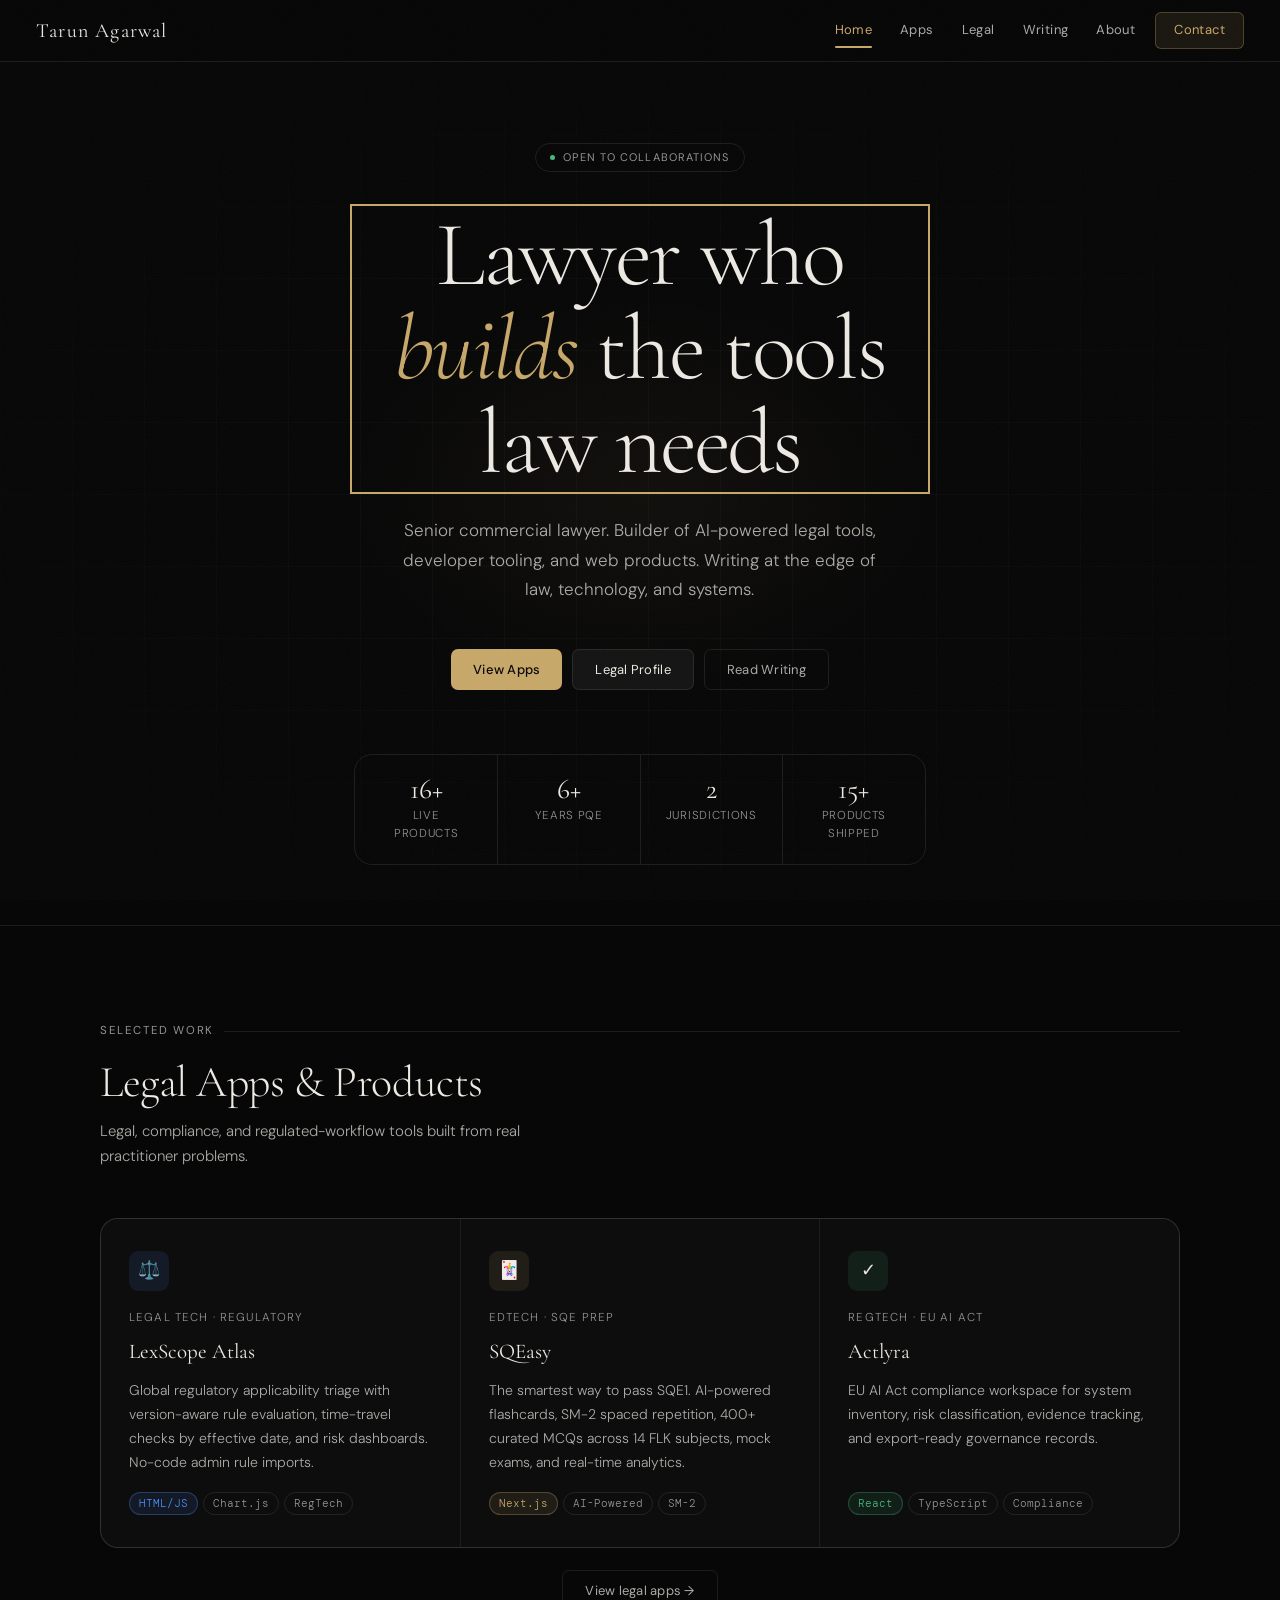
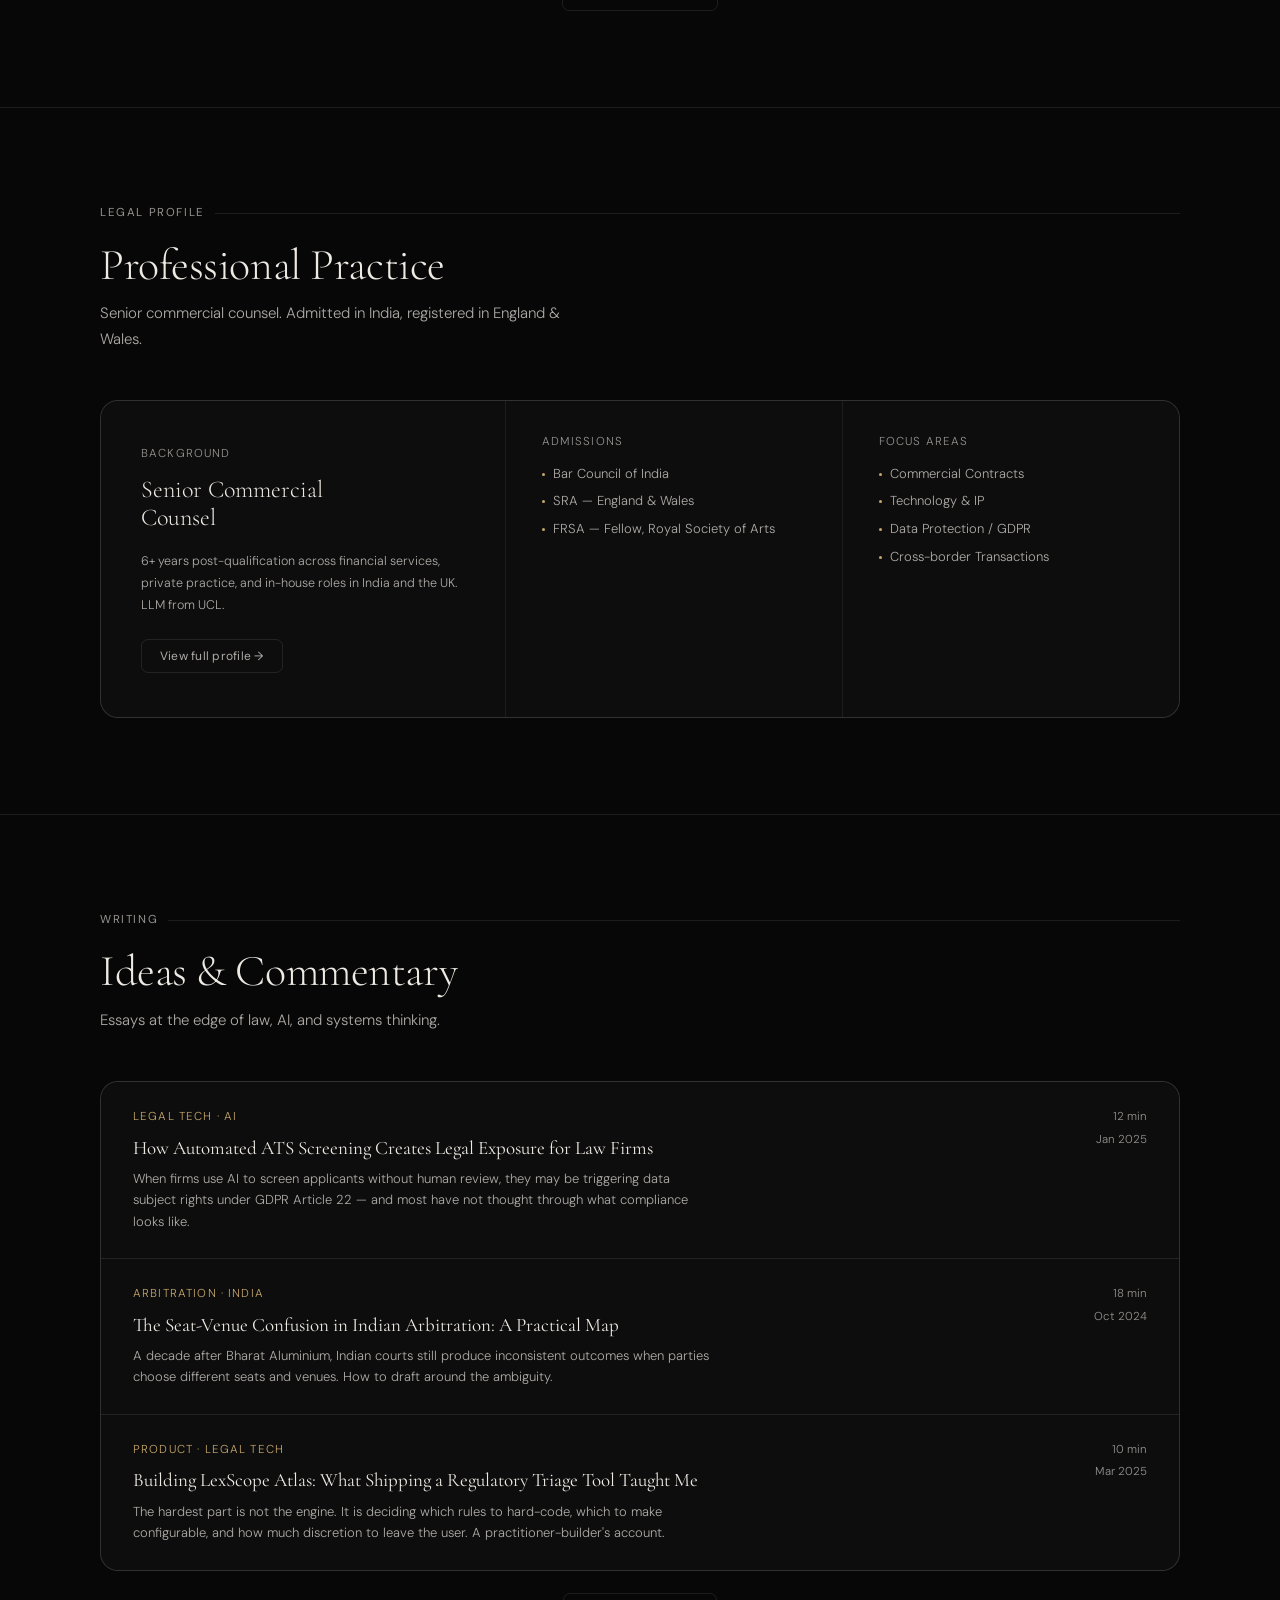
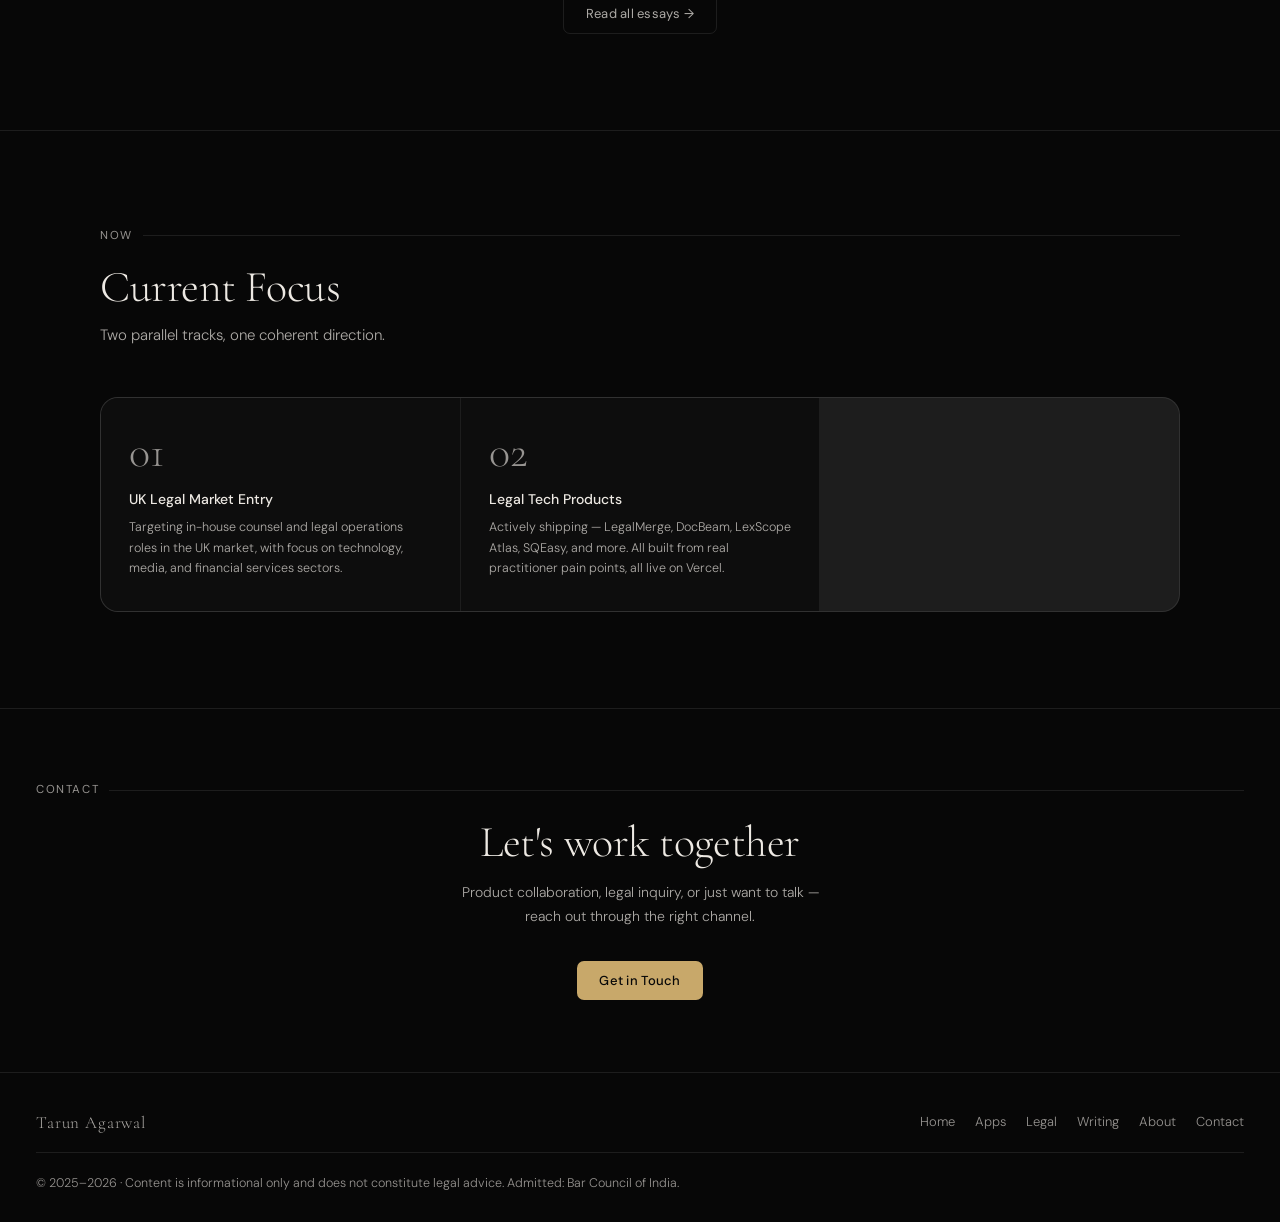
==== commit 6d07313e: "Focus apps page on legal products" ====
--- a/index.html
+++ b/index.html
@@ -93,8 +93,8 @@
   <!-- FEATURED APPS -->
   <div class="wrap section">
     <div class="section-label">Selected Work</div>
-    <h2 class="section-h">Apps & Products</h2>
-    <p class="section-sub">Tools built from real practitioner problems, not theoretical use cases.</p>
+    <h2 class="section-h">Legal Apps & Products</h2>
+    <p class="section-sub">Legal, compliance, and regulated-workflow tools built from real practitioner problems.</p>
     <div class="featured-grid">
       <div class="feat-card" data-navigate="apps">
         <div class="feat-icon" style="background:var(--blue-dim)">⚖️</div>
@@ -119,19 +119,19 @@
         </div>
       </div>
       <div class="feat-card" data-navigate="apps">
-        <div class="feat-icon" style="background:var(--purple-dim)">✨</div>
-        <div class="feat-cat">AI Tools · Productivity</div>
-        <div class="feat-title">PromptForge</div>
-        <div class="feat-desc">Generate production-ready AI prompts in seconds. Customize tone, format, and length for any audience. Built for practitioners who work with LLMs daily.</div>
+        <div class="feat-icon" style="background:var(--green-dim)">✓</div>
+        <div class="feat-cat">RegTech · EU AI Act</div>
+        <div class="feat-title">Actlyra</div>
+        <div class="feat-desc">EU AI Act compliance workspace for system inventory, risk classification, evidence tracking, and export-ready governance records.</div>
         <div class="feat-stack">
-          <span class="pill pill-purple">Vite</span>
-          <span class="pill">React</span>
-          <span class="pill">AI</span>
+          <span class="pill pill-green">React</span>
+          <span class="pill">TypeScript</span>
+          <span class="pill">Compliance</span>
         </div>
       </div>
     </div>
     <div style="text-align:center;margin-top:22px">
-      <button class="btn btn-ghost" data-navigate="apps">View all 16 projects →</button>
+      <button class="btn btn-ghost" data-navigate="apps">View legal apps →</button>
     </div>
   </div>
 
@@ -257,29 +257,32 @@
   <div class="wrap">
     <div class="page-header fade-up">
       <div class="section-label">Portfolio</div>
-      <h1 class="page-h">Apps & Labs</h1>
-      <p class="page-sub">15 products built and shipped. Built at the intersection of law, AI, automation, and developer tooling — every one from a real problem.</p>
-    </div>
-
-    <div class="cat-filters fade-up d1" role="group" aria-label="Filter by category">
+      <h1 class="page-h">Legal Apps</h1>
+      <p class="page-sub">A focused set of legal, compliance, regulated-workflow, and legal-finance products. Broader coding experiments now live separately on Code Counsel.</p>
+    </div>
+
+    <div class="apps-search fade-up d1">
+      <label class="apps-search-label" for="apps-search-input">Search Apps</label>
+      <div class="apps-search-row">
+        <input id="apps-search-input" class="apps-search-input" type="search" placeholder="Search legal apps..." autocomplete="off" aria-label="Search legal apps by name">
+        <button id="apps-search-clear" class="apps-search-clear" type="button">Clear</button>
+      </div>
+    </div>
+
+    <div class="cat-filters fade-up d2" role="group" aria-label="Filter by category">
       <button class="cat-btn active" data-filter="all">All</button>
-      <button class="cat-btn" data-filter="legal">Legal Tech</button>
-      <button class="cat-btn" data-filter="ai">AI Tools</button>
-      <button class="cat-btn" data-filter="finance">Finance</button>
-      <button class="cat-btn" data-filter="edtech">EdTech</button>
-      <button class="cat-btn" data-filter="productivity">Productivity</button>
-      <button class="cat-btn" data-filter="lifestyle">Lifestyle</button>
-      <button class="cat-btn" data-filter="extension">Extensions</button>
-      <button class="cat-btn" data-filter="devtools">Dev Tools</button>
+      <button class="cat-btn" data-filter="regtech">RegTech</button>
+      <button class="cat-btn" data-filter="legal-ops">Legal Ops</button>
+      <button class="cat-btn" data-filter="legal-ed">Legal Ed</button>
+      <button class="cat-btn" data-filter="legal-finance">Legal Finance</button>
+      <button class="cat-btn" data-filter="privacy">Privacy</button>
     </div>
 
     <div class="projects-grid" id="projects-grid">
 
       <!-- LEXSCOPE ATLAS -->
-      <div class="proj-card" data-cat="legal">
-        <div class="proj-thumb proj-thumb--video" style="background:#0a0a0a">
-          <iframe src="https://www.youtube.com/embed/Dv6nj4IdJWs" title="LexScope Atlas Demo" frameborder="0" allow="accelerometer; autoplay; clipboard-write; encrypted-media; gyroscope; picture-in-picture" allowfullscreen loading="lazy"></iframe>
-        </div>
+      <div class="proj-card" data-cat="legal regtech">
+        <div class="proj-thumb proj-thumb--image"><img src="assets/thumbnails/lexscope-atlas.jpg" alt="LexScope Atlas app thumbnail" loading="lazy"></div>
         <div class="proj-body">
           <div class="proj-status s-live"><span class="proj-status-dot"></span>Live</div>
           <div class="proj-title">LexScope Atlas</div>
@@ -294,15 +297,28 @@
         </div>
       </div>
 
+      <!-- ACTLYRA -->
+      <div class="proj-card" data-cat="legal regtech">
+        <div class="proj-thumb proj-thumb--image"><img src="assets/thumbnails/actlyra.jpg" alt="Actlyra app thumbnail" loading="lazy"></div>
+        <div class="proj-body">
+          <div class="proj-status s-live"><span class="proj-status-dot"></span>Live</div>
+          <div class="proj-title">Actlyra</div>
+          <div class="proj-desc">EU AI Act compliance workspace that helps teams move from AI system inventory to risk classification, evidence tracking, conformity tasks, and export-ready governance records.</div>
+          <div class="proj-stack">
+            <span class="pill pill-green">React</span><span class="pill">TypeScript</span><span class="pill">EU AI Act</span><span class="pill">Compliance</span>
+          </div>
+          <div class="proj-links">
+            <a class="proj-link primary" href="https://actlyra.vercel.app" target="_blank">Live App →</a>
+          </div>
+        </div>
+      </div>
+
       <!-- SQEASY -->
-      <div class="proj-card" data-cat="edtech legal">
-        <div class="proj-thumb" style="background:linear-gradient(135deg,#0e1220,#111827)">
-          <div style="position:absolute;inset:0;background:radial-gradient(circle at 35% 55%,rgba(200,168,106,0.14),transparent 60%)"></div>
-          <div class="proj-thumb-inner">🃏</div>
-        </div>
-        <div class="proj-body">
-          <div class="proj-status s-live"><span class="proj-status-dot"></span>Live</div>
-          <div class="proj-title">SQEasy (Coming Soon)</div>
+      <div class="proj-card" data-cat="legal legal-ed">
+        <div class="proj-thumb proj-thumb--image"><img src="assets/thumbnails/sqeasy.jpg" alt="SQEasy app thumbnail" loading="lazy"></div>
+        <div class="proj-body">
+          <div class="proj-status s-live"><span class="proj-status-dot"></span>Live</div>
+          <div class="proj-title">SQEasy</div>
           <div class="proj-desc">The smartest way to pass SQE1. AI-powered flashcards with SM-2 spaced repetition science, 400+ curated MCQs modelled on the actual SQE1 format, 14 FLK subject areas, timed mock exams, cohort percentile, real-time analytics, streak tracking, and gamification.</div>
           <div class="proj-stack">
             <span class="pill pill-gold">Next.js</span><span class="pill">AI-Powered</span><span class="pill">SM-2</span><span class="pill">Freemium</span>
@@ -314,11 +330,8 @@
       </div>
 
       <!-- LEGALMERGE -->
-      <div class="proj-card" data-cat="legal">
-        <div class="proj-thumb" style="background:linear-gradient(135deg,#0a0e14,#0d1520)">
-          <div style="position:absolute;inset:0;background:radial-gradient(circle at 50% 50%,rgba(71,184,130,0.12),transparent 60%)"></div>
-          <div class="proj-thumb-inner">📋</div>
-        </div>
+      <div class="proj-card" data-cat="legal legal-ops">
+        <div class="proj-thumb proj-thumb--image"><img src="assets/thumbnails/legalmerge.jpg" alt="LegalMerge app thumbnail" loading="lazy"></div>
         <div class="proj-body">
           <div class="proj-status s-live"><span class="proj-status-dot"></span>Live</div>
           <div class="proj-title">LegalMerge</div>
@@ -332,8 +345,24 @@
         </div>
       </div>
 
+      <!-- TIMEBAR -->
+      <div class="proj-card" data-cat="legal legal-ops">
+        <div class="proj-thumb proj-thumb--image"><img src="assets/thumbnails/timebar.jpg" alt="TimeBar app thumbnail" loading="lazy"></div>
+        <div class="proj-body">
+          <div class="proj-status s-live"><span class="proj-status-dot"></span>Live</div>
+          <div class="proj-title">TimeBar</div>
+          <div class="proj-desc">England & Wales limitation calculator with statute-grounded rules for 13 claim types. Plain-English prompts guide users through case-specific questions to estimate limitation deadlines, with transparent statute references and defensible reasoning for each date outcome.</div>
+          <div class="proj-stack">
+            <span class="pill pill-blue">HTML/JS</span><span class="pill">Limitation Act 1980</span><span class="pill">Legal Calculator</span>
+          </div>
+          <div class="proj-links">
+            <a class="proj-link primary" href="https://timebar-app.vercel.app" target="_blank">Live App →</a>
+          </div>
+        </div>
+      </div>
+
       <!-- PROMPTFORGE -->
-      <div class="proj-card" data-cat="ai productivity">
+      <div class="proj-card" data-cat="ai productivity" hidden>
         <div class="proj-thumb proj-thumb--video" style="background:#0a0a0a">
           <iframe src="https://www.youtube.com/embed/SpxjQ9k7sZY" title="PromptForge Demo" frameborder="0" allow="accelerometer; autoplay; clipboard-write; encrypted-media; gyroscope; picture-in-picture" allowfullscreen loading="lazy"></iframe>
         </div>
@@ -352,7 +381,7 @@
       </div>
 
       <!-- REPURPOSE AI -->
-      <div class="proj-card" data-cat="ai productivity">
+      <div class="proj-card" data-cat="ai productivity" hidden>
         <div class="proj-thumb" style="background:linear-gradient(135deg,#0a0f18,#101828)">
           <div style="position:absolute;inset:0;background:radial-gradient(circle at 65% 35%,rgba(79,142,255,0.13),transparent 60%)"></div>
           <div class="proj-thumb-inner">♻️</div>
@@ -371,11 +400,8 @@
       </div>
 
       <!-- DOCBEAM -->
-      <div class="proj-card" data-cat="legal productivity">
-        <div class="proj-thumb" style="background:linear-gradient(135deg,#0c0a10,#140f1c)">
-          <div style="position:absolute;inset:0;background:radial-gradient(circle at 50% 45%,rgba(155,109,255,0.12),transparent 55%)"></div>
-          <div class="proj-thumb-inner">📡</div>
-        </div>
+      <div class="proj-card" data-cat="legal legal-ops">
+        <div class="proj-thumb proj-thumb--image"><img src="assets/thumbnails/docbeam.jpg" alt="DocBeam app thumbnail" loading="lazy"></div>
         <div class="proj-body">
           <div class="proj-status s-live"><span class="proj-status-dot"></span>Live</div>
           <div class="proj-title">DocBeam</div>
@@ -390,7 +416,7 @@
       </div>
 
       <!-- TASK ATOMISER -->
-      <div class="proj-card" data-cat="ai productivity">
+      <div class="proj-card" data-cat="ai productivity" hidden>
         <div class="proj-thumb" style="background:linear-gradient(135deg,#0a1209,#0e180c)">
           <div style="position:absolute;inset:0;background:radial-gradient(circle at 45% 55%,rgba(71,184,130,0.13),transparent 55%)"></div>
           <div class="proj-thumb-inner">⚛️</div>
@@ -409,7 +435,7 @@
       </div>
 
       <!-- THOUGHT EXPERIMENTS -->
-      <div class="proj-card" data-cat="ai productivity">
+      <div class="proj-card" data-cat="ai productivity" hidden>
         <div class="proj-thumb proj-thumb--video" style="background:#0a0a0a">
           <iframe src="https://www.youtube.com/embed/alEkXP6qXdk" title="Thought Experiments Demo" frameborder="0" allow="accelerometer; autoplay; clipboard-write; encrypted-media; gyroscope; picture-in-picture" allowfullscreen loading="lazy"></iframe>
         </div>
@@ -428,10 +454,8 @@
       </div>
 
       <!-- SALARY SACRIFICE CALCULATOR UK -->
-      <div class="proj-card" data-cat="finance legal">
-        <div class="proj-thumb proj-thumb--video" style="background:#0a0a0a">
-          <iframe src="https://www.youtube.com/embed/tjPiOOJsQts" title="Salary Sacrifice Calculator UK Demo" frameborder="0" allow="accelerometer; autoplay; clipboard-write; encrypted-media; gyroscope; picture-in-picture" allowfullscreen loading="lazy"></iframe>
-        </div>
+      <div class="proj-card" data-cat="legal legal-finance">
+        <div class="proj-thumb proj-thumb--image"><img src="assets/thumbnails/salary-sacrifice-uk.jpg" alt="Salary Sacrifice Calculator UK app thumbnail" loading="lazy"></div>
         <div class="proj-body">
           <div class="proj-status s-live"><span class="proj-status-dot"></span>Live</div>
           <div class="proj-title">Salary Sacrifice Calculator UK</div>
@@ -447,10 +471,8 @@
       </div>
 
       <!-- GDPR REQUEST HANDLER -->
-      <div class="proj-card" data-cat="legal">
-        <div class="proj-thumb proj-thumb--video" style="background:#0a0a0a">
-          <iframe src="https://www.youtube.com/embed/wUpqaEifPwY" title="GDPR Request Handler Demo" frameborder="0" allow="accelerometer; autoplay; clipboard-write; encrypted-media; gyroscope; picture-in-picture" allowfullscreen loading="lazy"></iframe>
-        </div>
+      <div class="proj-card" data-cat="legal privacy regtech">
+        <div class="proj-thumb proj-thumb--image"><img src="assets/thumbnails/gdpr-request-handler.jpg" alt="GDPR Request Handler app thumbnail" loading="lazy"></div>
         <div class="proj-body">
           <div class="proj-status s-live"><span class="proj-status-dot"></span>Live</div>
           <div class="proj-title">GDPR Request Handler</div>
@@ -465,27 +487,42 @@
         </div>
       </div>
 
+      <!-- CODE COUNSEL BRIDGE -->
+      <div class="proj-card proj-card--bridge" data-cat="all">
+        <div class="proj-body">
+          <div class="proj-status s-dev"><span class="proj-status-dot"></span>Separate Portfolio</div>
+          <div class="proj-title">More Apps on Code Counsel</div>
+          <div class="proj-desc">The broader app portfolio now has its own home: Apple apps, accessibility tools, developer utilities, AI productivity experiments, finance tools, health apps, browser extensions, and local-first software builds.</div>
+          <div class="proj-stack">
+            <span class="pill pill-blue">Developer Portfolio</span><span class="pill">Apps</span><span class="pill">Experiments</span>
+          </div>
+          <div class="proj-links">
+            <a class="proj-link primary" href="https://code-counsel.vercel.app" target="_blank" rel="noreferrer">Visit Code Counsel →</a>
+          </div>
+        </div>
+      </div>
+
       <!-- PERSONAL FINANCE DASHBOARD -->
-      <div class="proj-card" data-cat="finance">
-        <div class="proj-thumb" style="background:linear-gradient(135deg,#090c08,#0f140d)">
-          <div style="position:absolute;inset:0;background:radial-gradient(circle at 42% 48%,rgba(71,184,130,0.11),transparent 55%)"></div>
-          <div class="proj-thumb-inner">📊</div>
-        </div>
-        <div class="proj-body">
-          <div class="proj-status s-live"><span class="proj-status-dot"></span>Live</div>
-          <div class="proj-title">Personal Finance Dashboard</div>
+      <div class="proj-card" data-cat="finance" hidden>
+        <div class="proj-thumb proj-thumb--video" style="background:#0a0a0a">
+          <iframe src="https://www.youtube.com/embed/-XD15Nu6gE4" title="Pulse Board - Personal-Finance-Dashboard Demo" frameborder="0" allow="accelerometer; autoplay; clipboard-write; encrypted-media; gyroscope; picture-in-picture" allowfullscreen loading="lazy"></iframe>
+        </div>
+        <div class="proj-body">
+          <div class="proj-status s-live"><span class="proj-status-dot"></span>Live</div>
+          <div class="proj-title">Pulse Board - Personal-Finance-Dashboard</div>
           <div class="proj-desc">Comprehensive personal finance tracking dashboard. Net worth, expense tracking, investment views, and goal monitoring — a PulseBoard for your financial life.</div>
           <div class="proj-stack">
             <span class="pill pill-green">HTML/JS</span><span class="pill">Charting</span><span class="pill">Finance</span>
           </div>
           <div class="proj-links">
             <a class="proj-link primary" href="https://personal-finance-dashboard-ten-chi.vercel.app" target="_blank">Live App →</a>
+            <a class="proj-link" href="https://youtu.be/-XD15Nu6gE4" target="_blank">Demo Video →</a>
           </div>
         </div>
       </div>
 
       <!-- GREEN ACTION PLAN -->
-      <div class="proj-card" data-cat="lifestyle productivity">
+      <div class="proj-card" data-cat="lifestyle productivity" hidden>
         <div class="proj-thumb proj-thumb--video" style="background:#0a0a0a">
           <iframe src="https://www.youtube.com/embed/bHiTzhU6dfk" title="GreenPlan Demo" frameborder="0" allow="accelerometer; autoplay; clipboard-write; encrypted-media; gyroscope; picture-in-picture" allowfullscreen loading="lazy"></iframe>
         </div>
@@ -504,7 +541,7 @@
       </div>
 
       <!-- CLARITYONE -->
-      <div class="proj-card" data-cat="extension productivity">
+      <div class="proj-card" data-cat="extension productivity" hidden>
         <div class="proj-thumb" style="background:linear-gradient(135deg,#0a0e14,#101828)">
           <div style="position:absolute;inset:0;background:radial-gradient(circle at 45% 50%,rgba(79,142,255,0.14),transparent 60%)"></div>
           <div class="proj-thumb-inner">♿</div>
@@ -523,7 +560,7 @@
       </div>
 
       <!-- SNAPCRAWL -->
-      <div class="proj-card" data-cat="devtools productivity">
+      <div class="proj-card" data-cat="devtools productivity" hidden>
         <div class="proj-thumb" style="background:linear-gradient(135deg,#070d14,#0a1a14)">
           <div style="position:absolute;inset:0;background:radial-gradient(circle at 50% 50%,rgba(71,184,130,0.14),transparent 60%)"></div>
           <div class="proj-thumb-inner">📸</div>
@@ -542,7 +579,7 @@
       </div>
 
       <!-- GHOSTKEY -->
-      <div class="proj-card" data-cat="extension productivity">
+      <div class="proj-card" data-cat="extension productivity" hidden>
         <div class="proj-thumb" style="background:linear-gradient(135deg,#0c0a10,#140f1c)">
           <div style="position:absolute;inset:0;background:radial-gradient(circle at 55% 45%,rgba(155,109,255,0.14),transparent 60%)"></div>
           <div class="proj-thumb-inner">👻</div>
@@ -1055,6 +1092,12 @@
       <div style="margin-top:20px">
         <a href="https://linktr.ee/tarunag10" target="_blank" class="btn btn-secondary" style="display:inline-flex;align-items:center;gap:8px;">🌳 Linktree →</a>
       </div>
+      <div style="margin-top:14px;display:flex;gap:10px;flex-wrap:wrap;justify-content:center">
+        <a href="https://www.linkedin.com/in/tarunagarwal10/" target="_blank" class="btn btn-ghost">LinkedIn →</a>
+        <a href="https://x.com/tarunag10" target="_blank" class="btn btn-ghost">X / Twitter →</a>
+        <a href="https://github.com/tarunag10" target="_blank" class="btn btn-ghost">GitHub →</a>
+        <a href="https://linktr.ee/tarunag10" target="_blank" class="btn btn-ghost">Other Pages →</a>
+      </div>
     </div>
 
     <div class="contact-grid fade-up d1">
--- a/css/styles.css
+++ b/css/styles.css
@@ -319,6 +319,36 @@
 .cat-filters { display: flex; gap: 7px; flex-wrap: wrap; padding: 36px 0 0; }
 .cat-btn { padding: 6px 15px; border: 1px solid var(--border); border-radius: 100px; font-size: 12px; color: var(--text-2); background: transparent; cursor: pointer; transition: all 0.2s; font-family: 'DM Sans', sans-serif; }
 .cat-btn:hover, .cat-btn.active { border-color: rgba(200,168,106,0.4); color: var(--gold); background: var(--gold-dim); }
+.apps-search { padding: 36px 0 0; max-width: 520px; }
+.apps-search-label { display: block; margin-bottom: 9px; font-size: 11.5px; letter-spacing: 0.1em; text-transform: uppercase; color: var(--text-3); }
+.apps-search-row { display: flex; gap: 8px; align-items: center; }
+.apps-search-input {
+  flex: 1;
+  min-height: 40px;
+  padding: 9px 12px;
+  border: 1px solid var(--border);
+  border-radius: 8px;
+  background: var(--bg-2);
+  color: var(--text);
+  font-size: 13px;
+  font-family: 'DM Sans', sans-serif;
+}
+.apps-search-input::placeholder { color: var(--text-3); }
+.apps-search-input:focus { border-color: rgba(200,168,106,0.45); box-shadow: 0 0 0 1px rgba(200,168,106,0.15); }
+.apps-search-clear {
+  min-height: 40px;
+  padding: 0 13px;
+  border: 1px solid var(--border);
+  border-radius: 8px;
+  background: transparent;
+  color: var(--text-2);
+  cursor: pointer;
+  transition: all 0.2s;
+  font-family: 'DM Sans', sans-serif;
+  font-size: 12px;
+}
+.apps-search-clear:hover { border-color: var(--border-h); color: var(--text); }
+.apps-search-clear:disabled { opacity: 0.45; cursor: default; }
 
 /* PROJECT GRID */
 .projects-grid { display: grid; grid-template-columns: repeat(auto-fill, minmax(320px, 1fr)); gap: 14px; padding: 32px 0 80px; }
@@ -332,9 +362,37 @@
   box-shadow: 0 8px 24px rgba(200,168,106,0.10);
 }
 .proj-thumb { height: 160px; position: relative; overflow: hidden; display: flex; align-items: center; justify-content: center; font-size: 52px; }
+.proj-thumb--image {
+  height: auto;
+  aspect-ratio: 1 / 1;
+  background: #050607;
+}
+.proj-thumb--image img {
+  width: 100%;
+  height: 100%;
+  display: block;
+  object-fit: contain;
+  object-position: center;
+  transition: transform 0.32s ease, filter 0.32s ease;
+}
+.proj-card:hover .proj-thumb--image img {
+  transform: scale(1.03);
+  filter: saturate(1.08) contrast(1.04);
+}
 .proj-thumb--video { height: 280px; padding: 0; }
 .proj-thumb--video iframe { width: 100%; height: 100%; border: 0; }
 .proj-thumb-inner { position: relative; z-index: 1; }
+.proj-card[hidden] { display: none !important; }
+.proj-card--bridge {
+  border-color: rgba(200,168,106,0.24);
+  background:
+    linear-gradient(135deg, rgba(200,168,106,0.08), rgba(79,142,255,0.05)),
+    var(--bg-2);
+}
+.proj-card--bridge .proj-body {
+  min-height: 100%;
+  justify-content: center;
+}
 .proj-body { padding: 24px; flex: 1; display: flex; flex-direction: column; }
 .proj-status { display: inline-flex; align-items: center; gap: 5px; font-size: 11.5px; letter-spacing: 0.08em; text-transform: uppercase; margin-bottom: 12px; }
 .proj-status-dot { width: 5px; height: 5px; border-radius: 50%; }
@@ -522,6 +580,8 @@
   .about-p { font-size: 15.5px; }
   .legal-sec-p { font-size: 15px; }
   .fi, .fsel, .fta { font-size: 15px; }
+  .apps-search-row { flex-direction: column; align-items: stretch; }
+  .apps-search-clear { width: 100%; }
 }
 
 /* ═══════════════════════════════════════
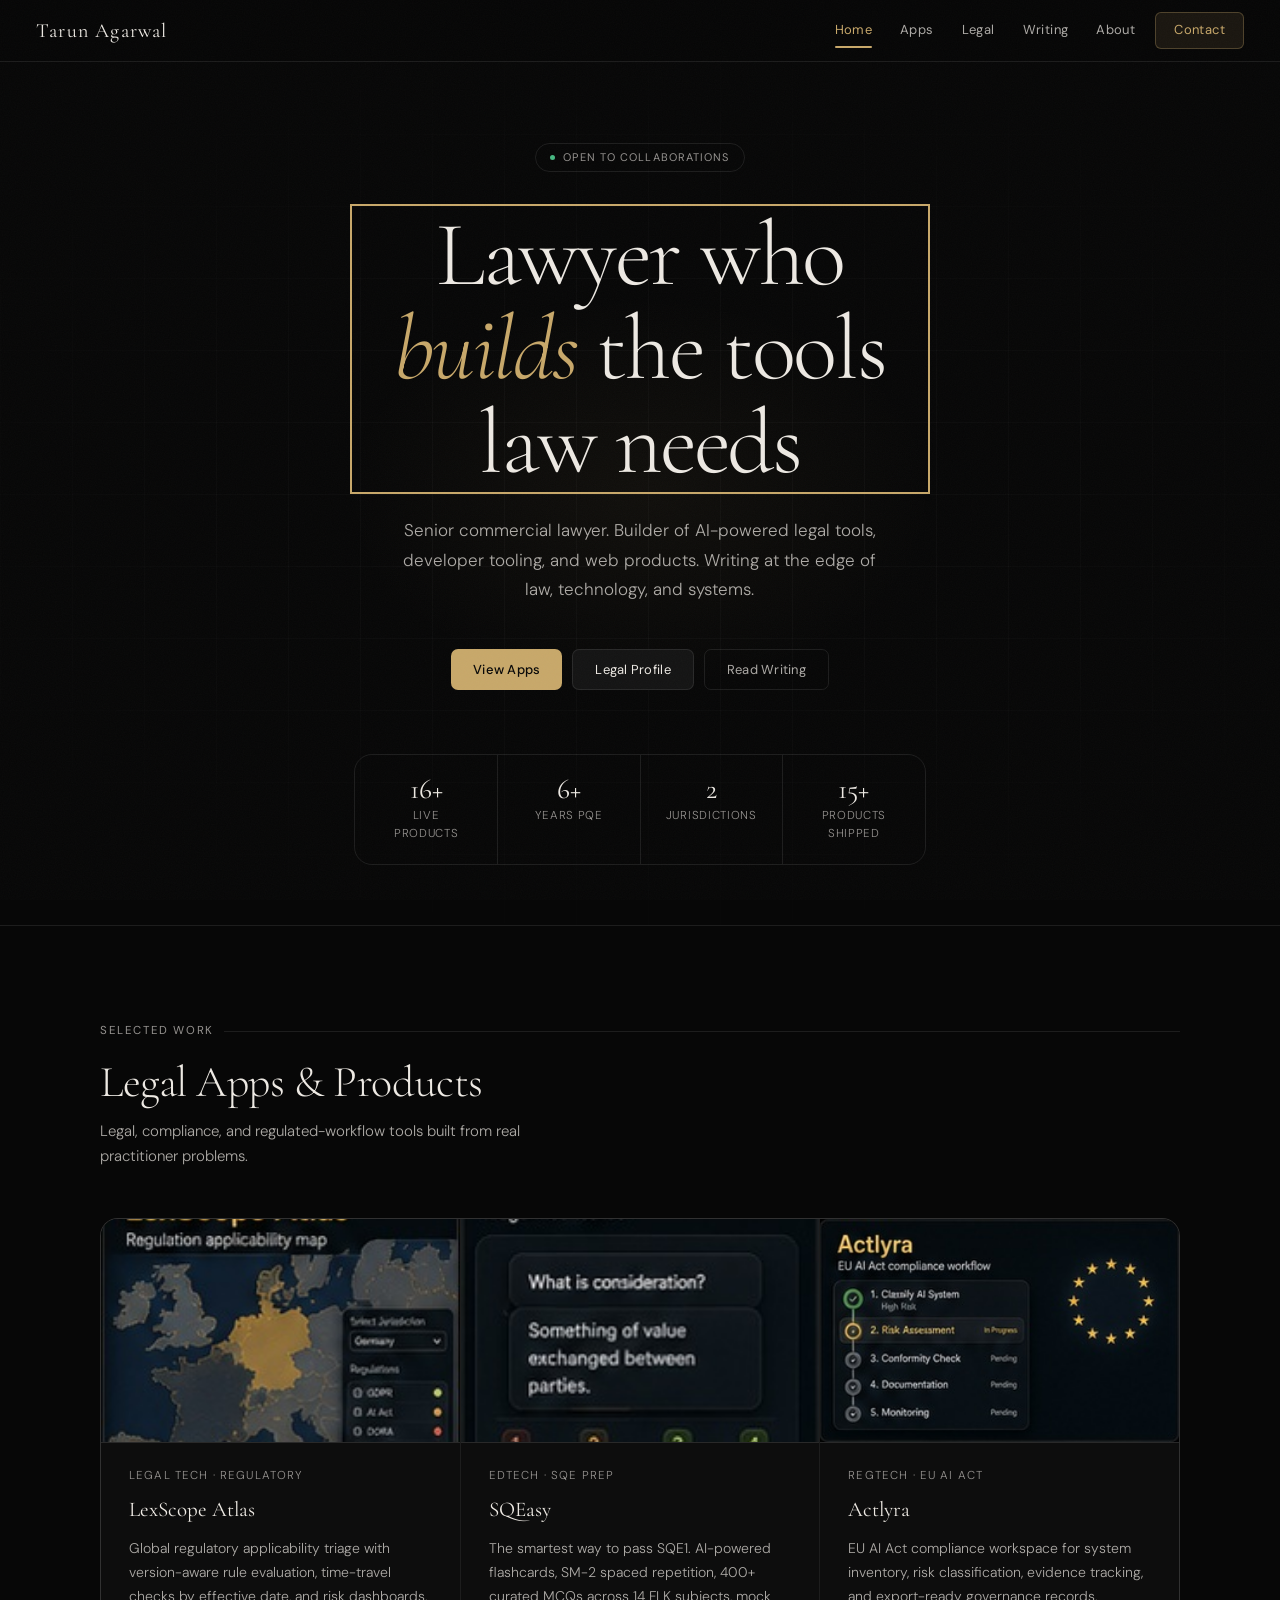
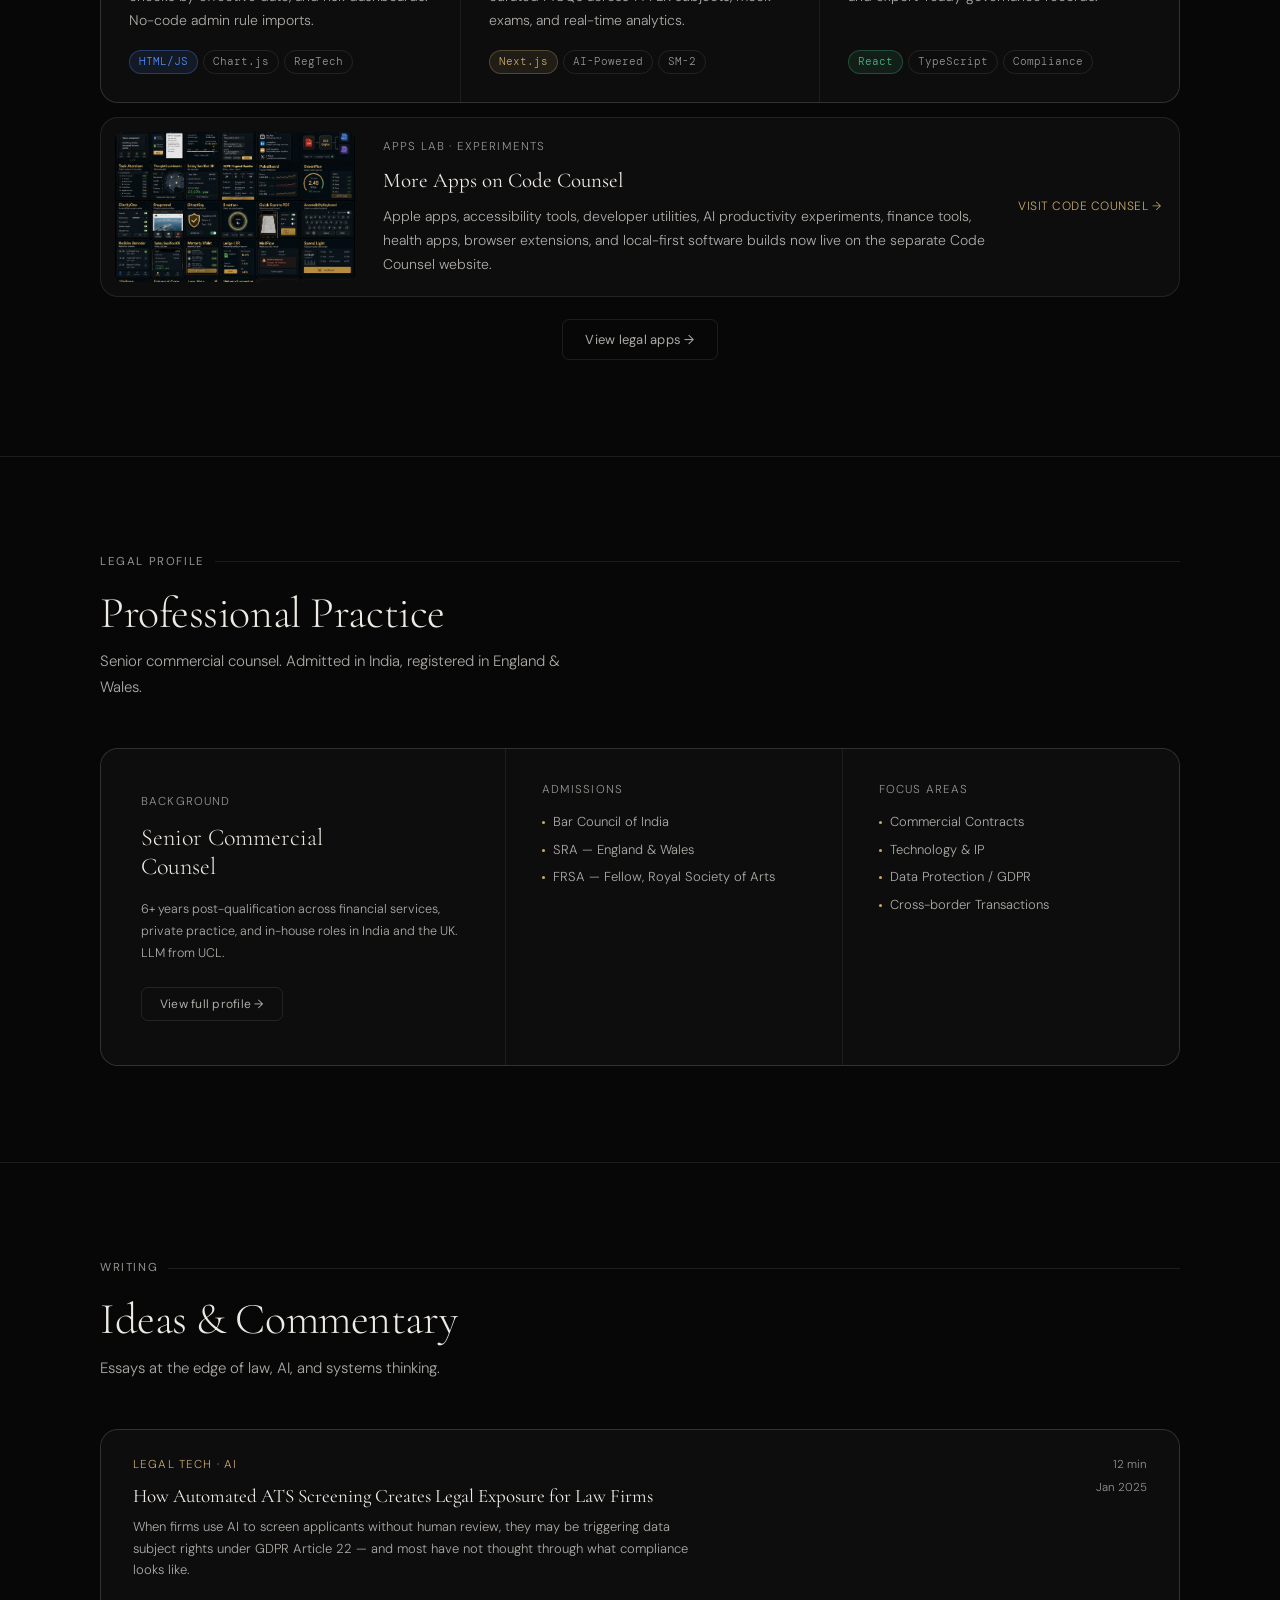
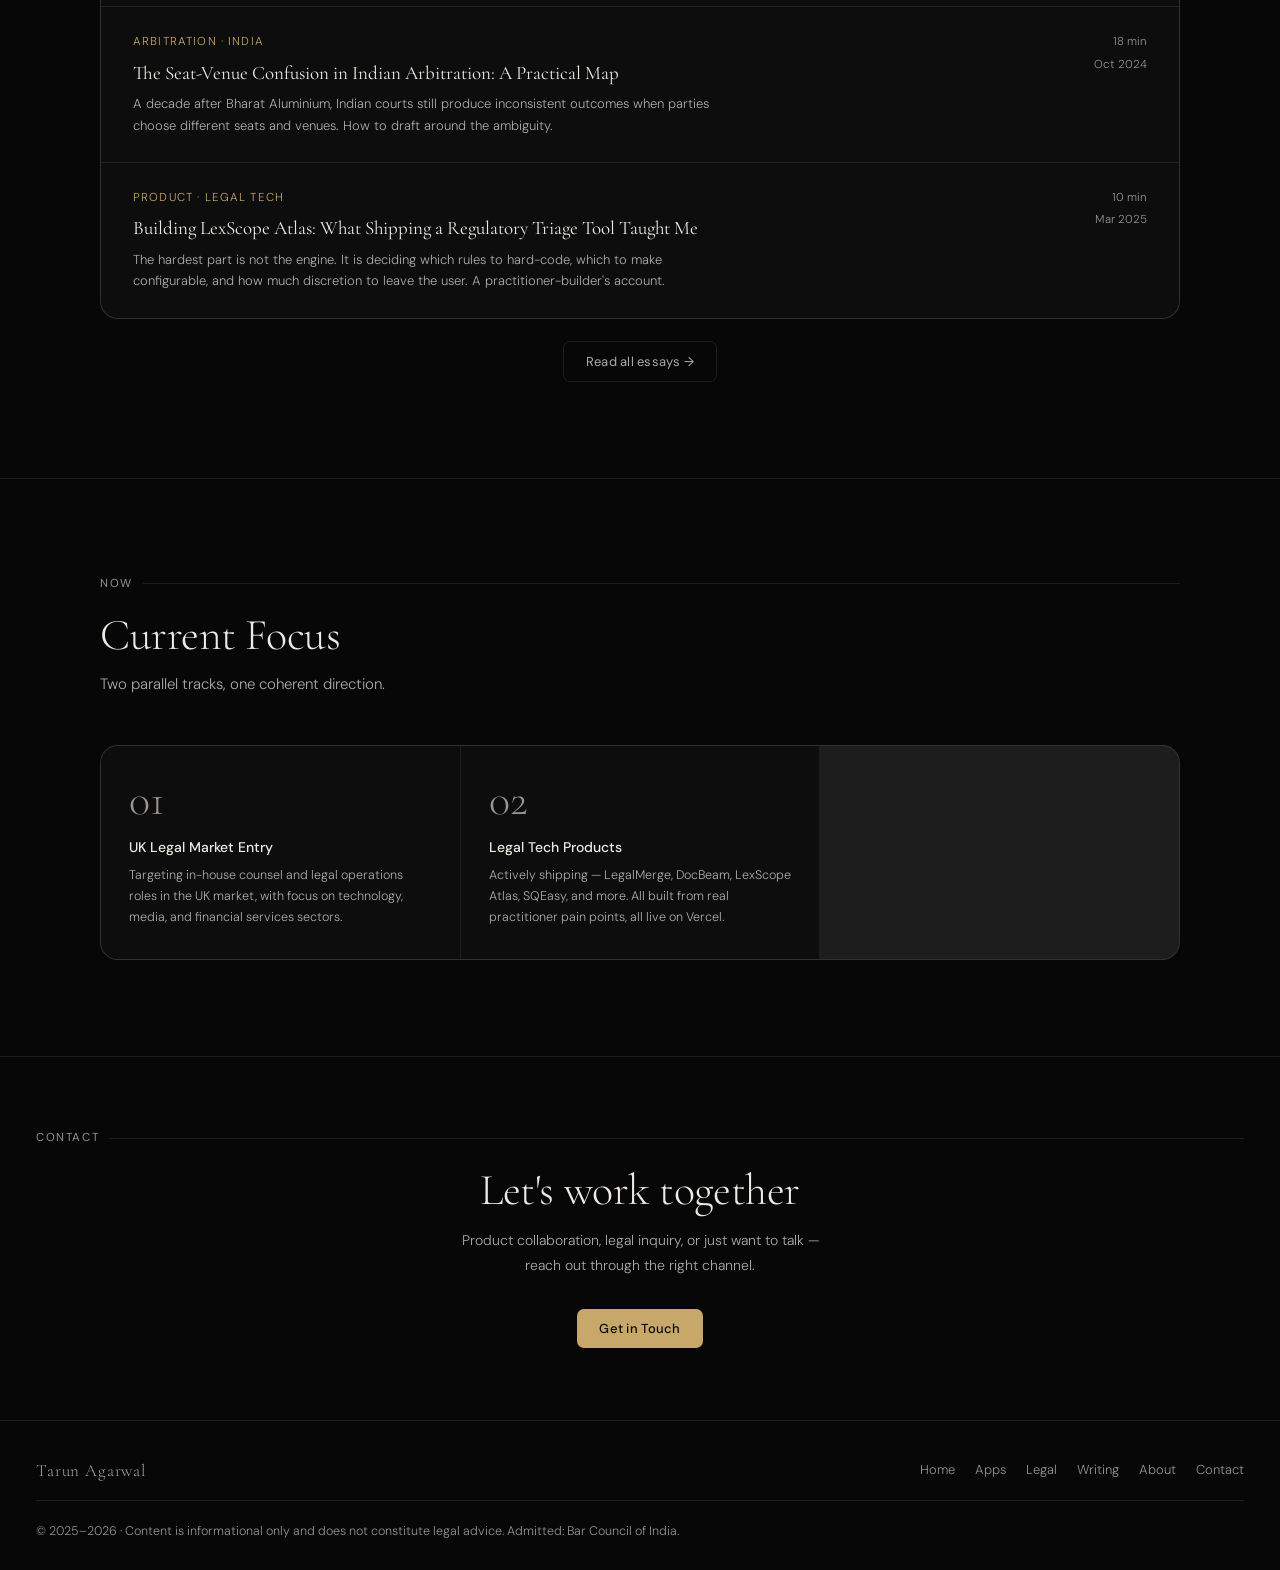
==== commit 804b83b2: "Surface Code Counsel apps lab" ====
--- a/index.html
+++ b/index.html
@@ -97,7 +97,7 @@
     <p class="section-sub">Legal, compliance, and regulated-workflow tools built from real practitioner problems.</p>
     <div class="featured-grid">
       <div class="feat-card" data-navigate="apps">
-        <div class="feat-icon" style="background:var(--blue-dim)">⚖️</div>
+        <div class="feat-thumb"><img src="assets/thumbnails/lexscope-atlas.jpg" alt="LexScope Atlas app thumbnail"></div>
         <div class="feat-cat">Legal Tech · Regulatory</div>
         <div class="feat-title">LexScope Atlas</div>
         <div class="feat-desc">Global regulatory applicability triage with version-aware rule evaluation, time-travel checks by effective date, and risk dashboards. No-code admin rule imports.</div>
@@ -108,7 +108,7 @@
         </div>
       </div>
       <div class="feat-card" data-navigate="apps">
-        <div class="feat-icon" style="background:var(--gold-dim)">🃏</div>
+        <div class="feat-thumb"><img src="assets/thumbnails/sqeasy.jpg" alt="SQEasy app thumbnail"></div>
         <div class="feat-cat">EdTech · SQE Prep</div>
         <div class="feat-title">SQEasy</div>
         <div class="feat-desc">The smartest way to pass SQE1. AI-powered flashcards, SM-2 spaced repetition, 400+ curated MCQs across 14 FLK subjects, mock exams, and real-time analytics.</div>
@@ -119,7 +119,7 @@
         </div>
       </div>
       <div class="feat-card" data-navigate="apps">
-        <div class="feat-icon" style="background:var(--green-dim)">✓</div>
+        <div class="feat-thumb"><img src="assets/thumbnails/actlyra.jpg" alt="Actlyra app thumbnail"></div>
         <div class="feat-cat">RegTech · EU AI Act</div>
         <div class="feat-title">Actlyra</div>
         <div class="feat-desc">EU AI Act compliance workspace for system inventory, risk classification, evidence tracking, and export-ready governance records.</div>
@@ -130,6 +130,15 @@
         </div>
       </div>
     </div>
+    <a class="lab-bridge" href="https://code-counsel.vercel.app" target="_blank" rel="noreferrer">
+      <div class="lab-bridge-thumb"><img src="assets/thumbnails/code-counsel-lab.jpg" alt="Code Counsel app lab thumbnail"></div>
+      <div class="lab-bridge-copy">
+        <div class="feat-cat">Apps Lab · Experiments</div>
+        <div class="feat-title">More Apps on Code Counsel</div>
+        <div class="feat-desc">Apple apps, accessibility tools, developer utilities, AI productivity experiments, finance tools, health apps, browser extensions, and local-first software builds now live on the separate Code Counsel website.</div>
+      </div>
+      <div class="lab-bridge-action">Visit Code Counsel →</div>
+    </a>
     <div style="text-align:center;margin-top:22px">
       <button class="btn btn-ghost" data-navigate="apps">View legal apps →</button>
     </div>
@@ -276,6 +285,7 @@
       <button class="cat-btn" data-filter="legal-ed">Legal Ed</button>
       <button class="cat-btn" data-filter="legal-finance">Legal Finance</button>
       <button class="cat-btn" data-filter="privacy">Privacy</button>
+      <a class="cat-btn cat-link" href="https://code-counsel.vercel.app" target="_blank" rel="noreferrer">Apps Lab ↗</a>
     </div>
 
     <div class="projects-grid" id="projects-grid">
@@ -489,6 +499,7 @@
 
       <!-- CODE COUNSEL BRIDGE -->
       <div class="proj-card proj-card--bridge" data-cat="all">
+        <div class="proj-thumb proj-thumb--image"><img src="assets/thumbnails/code-counsel-lab.jpg" alt="Code Counsel apps lab thumbnail" loading="lazy"></div>
         <div class="proj-body">
           <div class="proj-status s-dev"><span class="proj-status-dot"></span>Separate Portfolio</div>
           <div class="proj-title">More Apps on Code Counsel</div>
--- a/css/styles.css
+++ b/css/styles.css
@@ -250,7 +250,7 @@
   border: 1px solid var(--border); border-radius: var(--radius-lg); overflow: hidden;
 }
 .feat-card {
-  background: var(--bg-2); padding: 32px 28px;
+  background: var(--bg-2); padding: 0;
   cursor: pointer; transition: background 0.2s, transform 0.25s ease, box-shadow 0.25s ease;
   display: flex; flex-direction: column;
 }
@@ -264,10 +264,72 @@
   display: flex; align-items: center; justify-content: center;
   font-size: 18px; margin-bottom: 18px; flex-shrink: 0;
 }
+.feat-thumb {
+  width: 100%;
+  aspect-ratio: 16 / 10;
+  background: var(--bg-3);
+  border-bottom: 1px solid var(--border);
+  overflow: hidden;
+}
+.feat-thumb img {
+  width: 100%;
+  height: 100%;
+  display: block;
+  object-fit: cover;
+  transition: transform 0.35s ease;
+}
+.feat-card:hover .feat-thumb img { transform: scale(1.035); }
+.feat-card .feat-cat,
+.feat-card .feat-title,
+.feat-card .feat-desc,
+.feat-card .feat-stack { margin-left: 28px; margin-right: 28px; }
+.feat-card .feat-cat { margin-top: 24px; }
+.feat-card .feat-stack { margin-bottom: 28px; }
 .feat-cat { font-size: 11.5px; letter-spacing: 0.1em; text-transform: uppercase; color: var(--text-3); margin-bottom: 8px; }
 .feat-title { font-family: 'Cormorant Garamond', serif; font-size: 21px; font-weight: 400; color: var(--text); margin-bottom: 9px; }
 .feat-desc { font-size: 14px; color: var(--text-2); line-height: 1.72; flex: 1; margin-bottom: 18px; }
 .feat-stack { display: flex; gap: 5px; flex-wrap: wrap; }
+.lab-bridge {
+  display: grid;
+  grid-template-columns: 240px 1fr auto;
+  align-items: center;
+  gap: 28px;
+  margin-top: 14px;
+  padding: 14px 18px 14px 14px;
+  background: var(--bg-2);
+  border: 1px solid var(--border);
+  border-radius: var(--radius-lg);
+  text-decoration: none;
+  color: inherit;
+  transition: border-color 0.2s, transform 0.25s ease, box-shadow 0.25s ease;
+}
+.lab-bridge:hover {
+  border-color: rgba(200,168,106,0.4);
+  transform: translateY(-3px);
+  box-shadow: 0 8px 24px rgba(200,168,106,0.10);
+}
+.lab-bridge-thumb {
+  aspect-ratio: 16 / 10;
+  border-radius: 8px;
+  overflow: hidden;
+  background: var(--bg-3);
+}
+.lab-bridge-thumb img {
+  width: 100%;
+  height: 100%;
+  display: block;
+  object-fit: cover;
+}
+.lab-bridge-copy .feat-title { margin-bottom: 6px; }
+.lab-bridge-copy .feat-desc { margin-bottom: 0; max-width: 620px; }
+.lab-bridge-action {
+  color: var(--gold);
+  font-size: 12px;
+  letter-spacing: 0.04em;
+  text-transform: uppercase;
+  white-space: nowrap;
+}
+.cat-link { text-decoration: none; display: inline-flex; align-items: center; }
 
 /* ═══════════════════════════════════════
    HOME — LEGAL SNAPSHOT
@@ -567,6 +629,8 @@
   .nav-links li a { padding: 14px 24px; width: 100%; display: block; font-size: 1rem; }
   .hamburger { display: flex; }
   .featured-grid, .focus-grid, .legal-snap { grid-template-columns: 1fr; }
+  .lab-bridge { grid-template-columns: 1fr; gap: 16px; padding: 14px; }
+  .lab-bridge-action { white-space: normal; }
   .legal-layout, .about-layout { grid-template-columns: 1fr; }
   .contact-grid { grid-template-columns: 1fr; }
   .areas-grid { grid-template-columns: 1fr; }
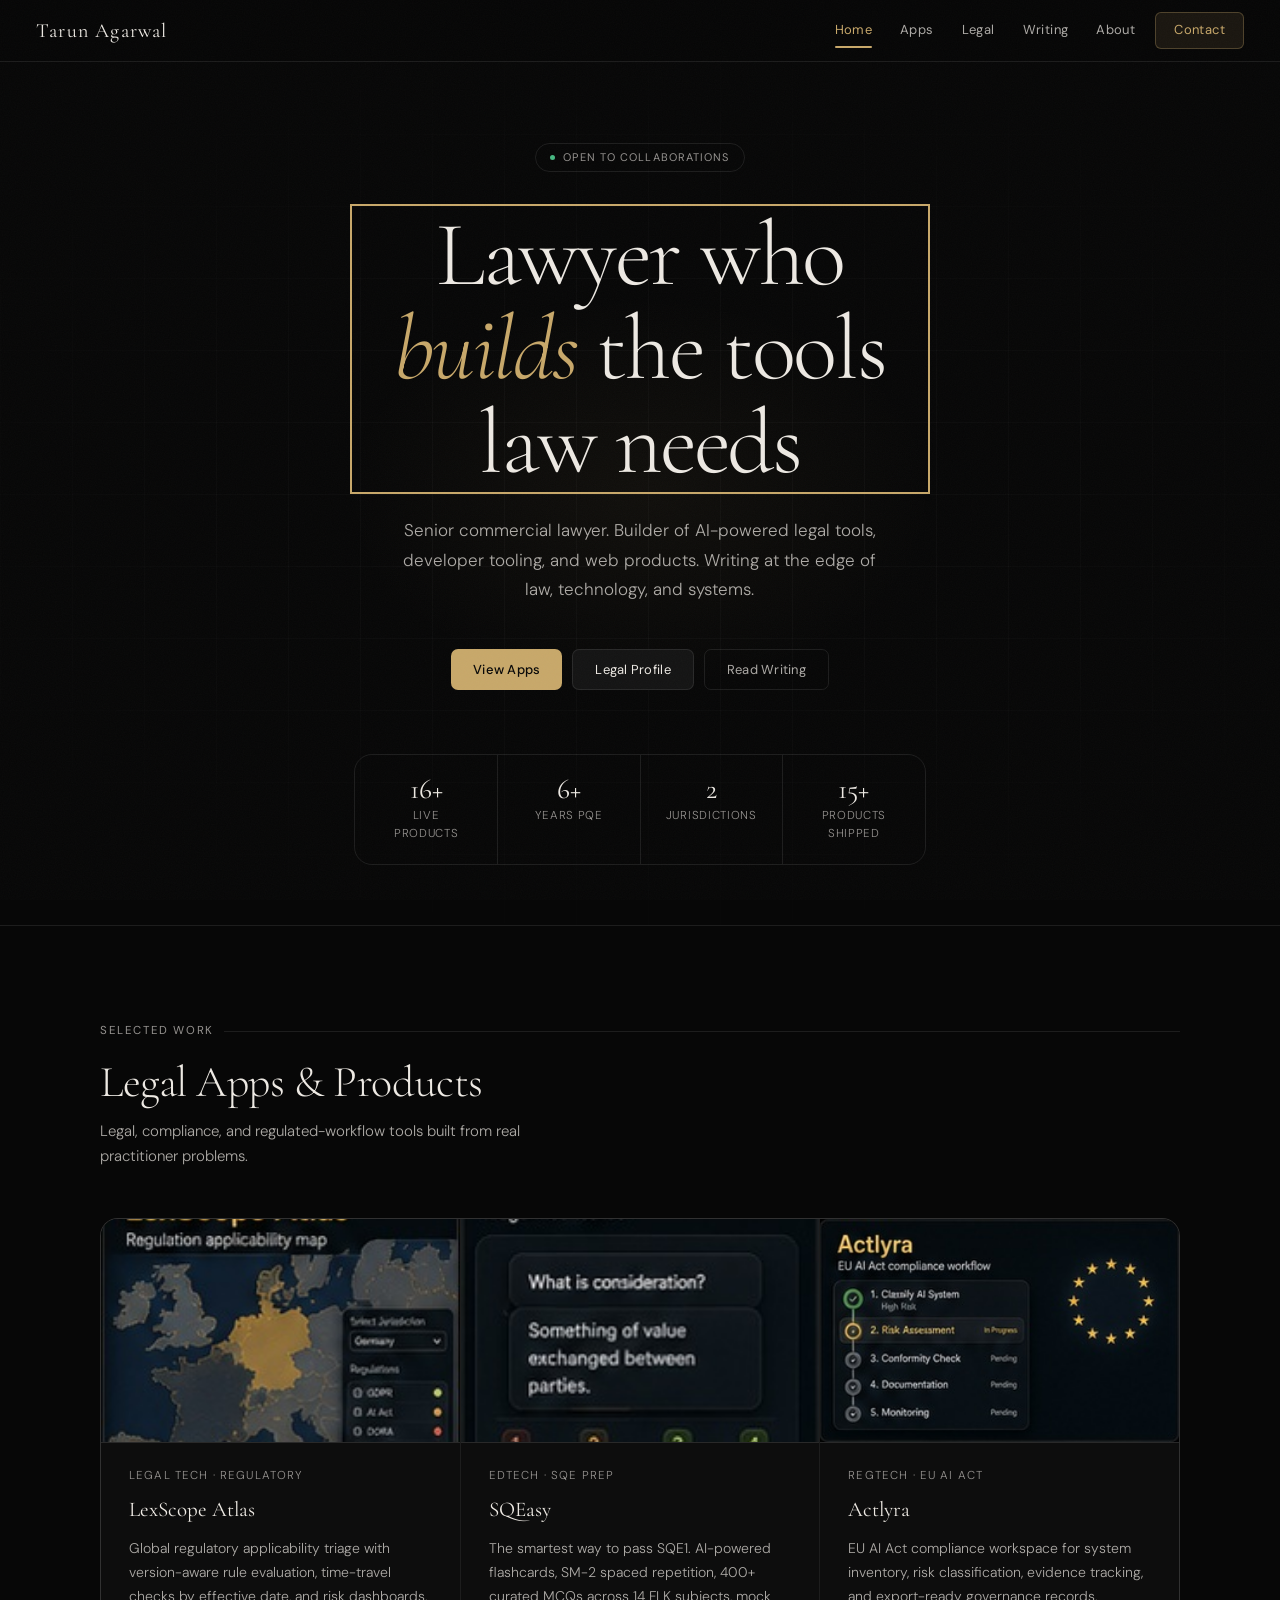
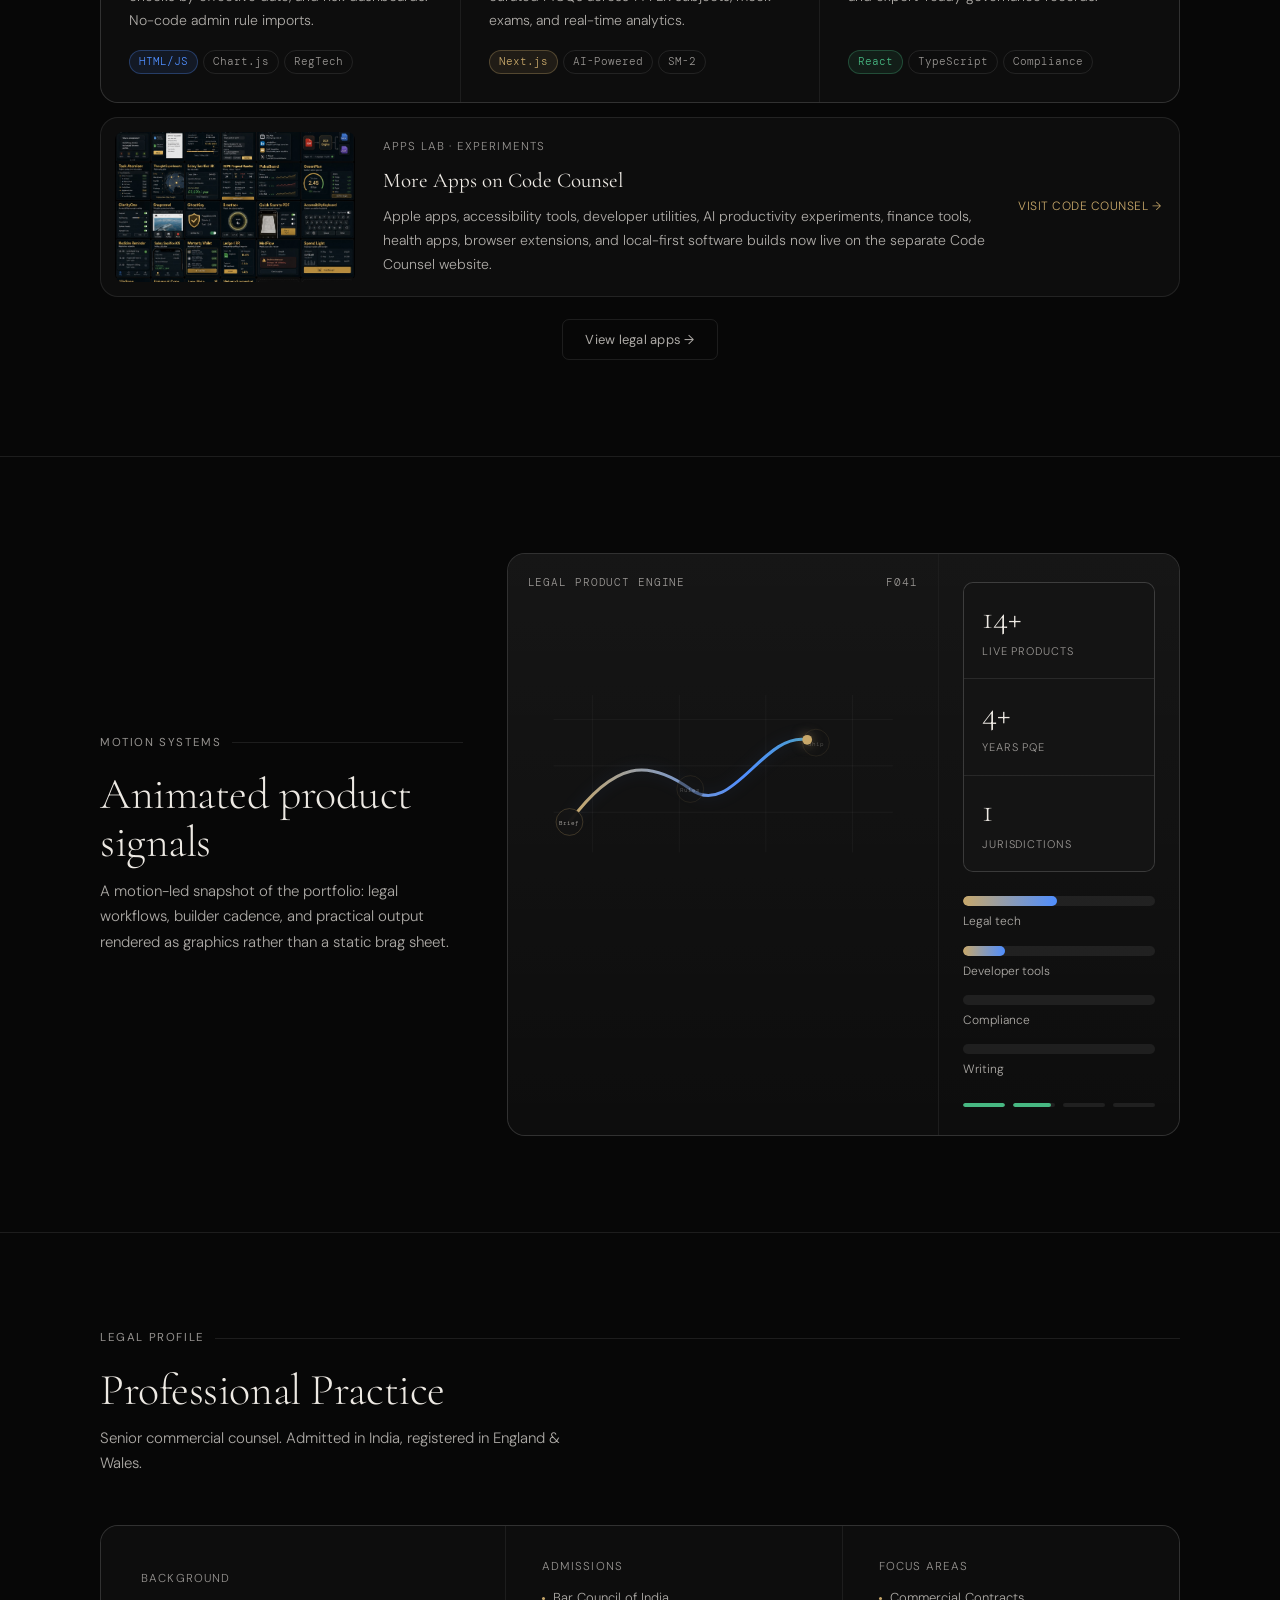
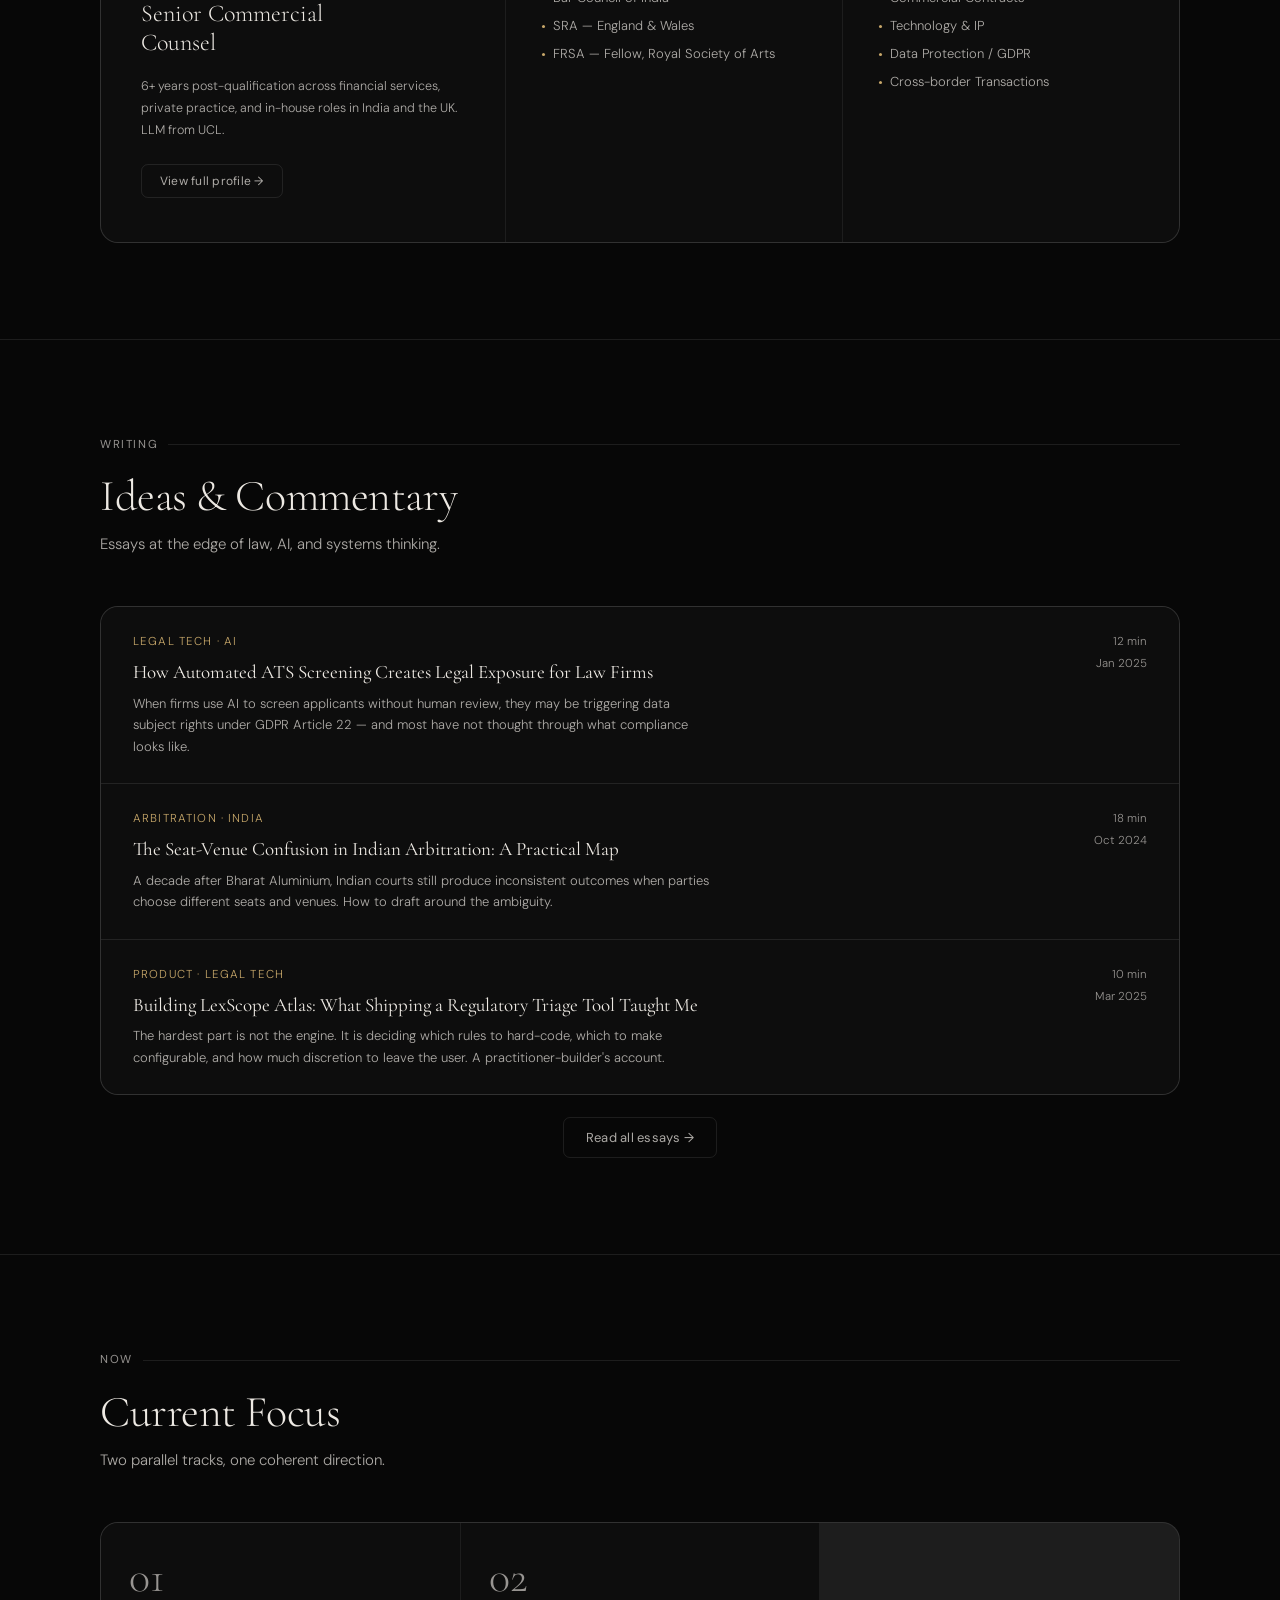
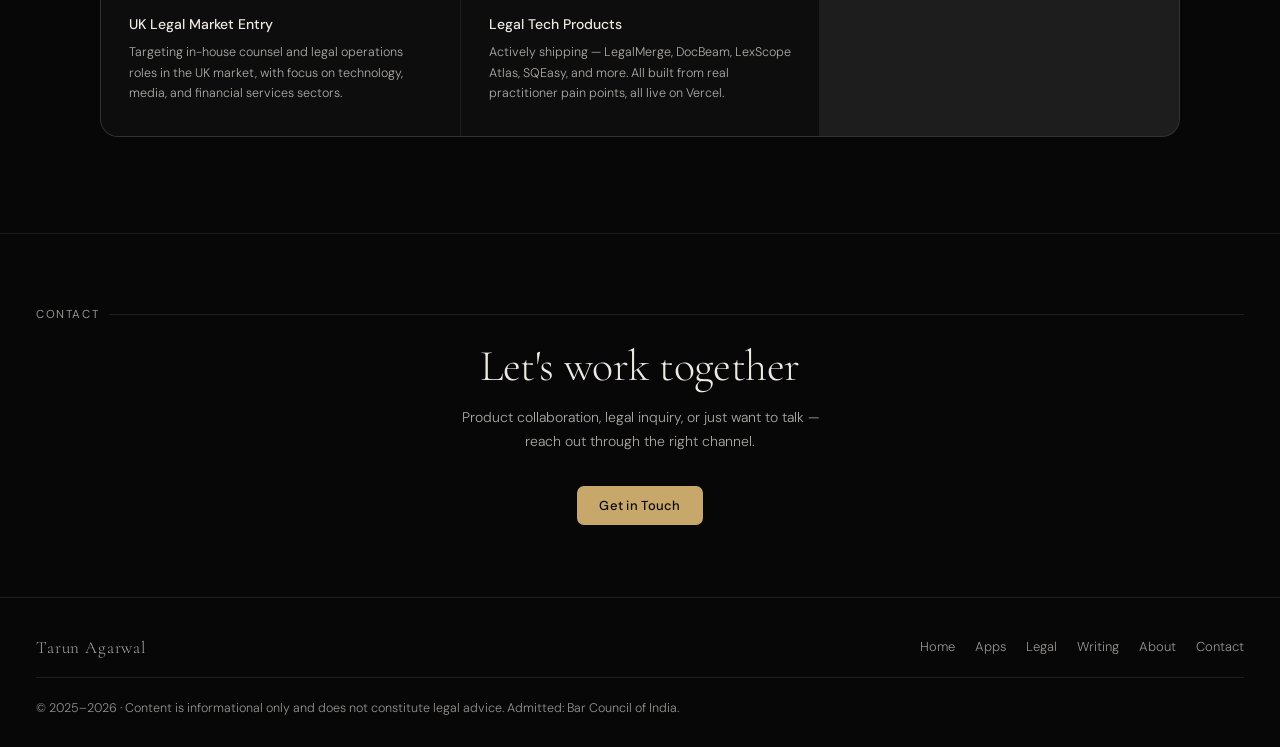
==== commit 04bb99dd: "Add animated portfolio motion section" ====
--- a/index.html
+++ b/index.html
@@ -141,6 +141,76 @@
     </a>
     <div style="text-align:center;margin-top:22px">
       <button class="btn btn-ghost" data-navigate="apps">View legal apps →</button>
+    </div>
+  </div>
+
+  <div class="divider"></div>
+
+  <!-- MOTION GRAPHICS -->
+  <div class="wrap section motion-section">
+    <div class="motion-copy">
+      <div class="section-label">Motion Systems</div>
+      <h2 class="section-h">Animated product signals</h2>
+      <p class="section-sub">A motion-led snapshot of the portfolio: legal workflows, builder cadence, and practical output rendered as graphics rather than a static brag sheet.</p>
+    </div>
+    <div class="motion-stage" data-motion-stage aria-label="Animated portfolio metrics and product workflow graphic" role="img">
+      <div class="motion-panel motion-panel--system">
+        <div class="motion-panel-head">
+          <span>Legal product engine</span>
+          <span data-motion-frame>F000</span>
+        </div>
+        <svg class="motion-flow" viewBox="0 0 640 330" aria-hidden="true">
+          <defs>
+            <linearGradient id="motion-line" x1="0" x2="1" y1="0" y2="0">
+              <stop offset="0%" stop-color="#c8a86a"/>
+              <stop offset="55%" stop-color="#4f8eff"/>
+              <stop offset="100%" stop-color="#47b882"/>
+            </linearGradient>
+          </defs>
+          <path class="motion-grid-line" d="M42 74 H598 M42 150 H598 M42 226 H598 M106 34 V292 M248 34 V292 M390 34 V292 M532 34 V292"/>
+          <path class="motion-path" data-motion-path d="M68 242 C142 142 196 138 266 188 C338 242 392 74 472 112 C526 138 554 98 590 72"/>
+          <g class="motion-node" data-motion-node="0" transform="translate(68 242)">
+            <circle r="22"></circle><text y="5">Brief</text>
+          </g>
+          <g class="motion-node" data-motion-node="1" transform="translate(266 188)">
+            <circle r="22"></circle><text y="5">Rules</text>
+          </g>
+          <g class="motion-node" data-motion-node="2" transform="translate(472 112)">
+            <circle r="22"></circle><text y="5">Ship</text>
+          </g>
+          <g class="motion-marker" data-motion-marker>
+            <circle r="8"></circle>
+          </g>
+        </svg>
+      </div>
+      <div class="motion-panel motion-panel--metrics">
+        <div class="motion-kpis">
+          <div>
+            <span class="motion-kpi-value"><span data-motion-counter data-target="16">0</span>+</span>
+            <span class="motion-kpi-label">Live products</span>
+          </div>
+          <div>
+            <span class="motion-kpi-value"><span data-motion-counter data-target="6">0</span>+</span>
+            <span class="motion-kpi-label">Years PQE</span>
+          </div>
+          <div>
+            <span class="motion-kpi-value"><span data-motion-counter data-target="2">0</span></span>
+            <span class="motion-kpi-label">Jurisdictions</span>
+          </div>
+        </div>
+        <div class="motion-bars" aria-hidden="true">
+          <div class="motion-bar"><span style="--target:82%"></span><em>Legal tech</em></div>
+          <div class="motion-bar"><span style="--target:68%"></span><em>Developer tools</em></div>
+          <div class="motion-bar"><span style="--target:74%"></span><em>Compliance</em></div>
+          <div class="motion-bar"><span style="--target:56%"></span><em>Writing</em></div>
+        </div>
+        <div class="motion-timeline" aria-hidden="true">
+          <span data-motion-tick="0"></span>
+          <span data-motion-tick="1"></span>
+          <span data-motion-tick="2"></span>
+          <span data-motion-tick="3"></span>
+        </div>
+      </div>
     </div>
   </div>
 
@@ -1173,6 +1243,7 @@
 <button id="back-to-top" aria-label="Scroll to top" data-action="scroll-top">↑</button>
 
 <script src="js/router.js"></script>
+<script src="js/motion-graphics.js"></script>
 <script src="js/app.js"></script>
 </body>
 </html>
--- a/css/styles.css
+++ b/css/styles.css
@@ -332,6 +332,168 @@
 .cat-link { text-decoration: none; display: inline-flex; align-items: center; }
 
 /* ═══════════════════════════════════════
+   HOME — MOTION GRAPHICS
+═══════════════════════════════════════ */
+.motion-section {
+  display: grid;
+  grid-template-columns: minmax(260px, 0.7fr) minmax(0, 1.3fr);
+  gap: 44px;
+  align-items: center;
+}
+.motion-copy .section-sub { margin-bottom: 0; }
+.motion-stage {
+  display: grid;
+  grid-template-columns: minmax(0, 1.35fr) minmax(240px, 0.75fr);
+  gap: 1px;
+  min-height: 420px;
+  background: var(--border);
+  border: 1px solid var(--border);
+  border-radius: var(--radius-lg);
+  overflow: hidden;
+}
+.motion-panel {
+  background:
+    linear-gradient(180deg, rgba(255,255,255,0.035), rgba(255,255,255,0)),
+    var(--bg-2);
+}
+.motion-panel--system {
+  position: relative;
+  min-height: 420px;
+  padding: 20px;
+}
+.motion-panel--metrics {
+  display: flex;
+  flex-direction: column;
+  gap: 24px;
+  padding: 28px 24px;
+}
+.motion-panel-head {
+  display: flex;
+  justify-content: space-between;
+  gap: 18px;
+  font-family: 'DM Mono', monospace;
+  font-size: 11px;
+  color: var(--text-3);
+  letter-spacing: 0.08em;
+  text-transform: uppercase;
+}
+.motion-flow {
+  width: 100%;
+  height: 340px;
+  display: block;
+  margin-top: 14px;
+}
+.motion-grid-line {
+  fill: none;
+  stroke: rgba(255,255,255,0.07);
+  stroke-width: 1;
+}
+.motion-path {
+  fill: none;
+  stroke: url(#motion-line);
+  stroke-width: 5;
+  stroke-linecap: round;
+  stroke-dasharray: 1;
+  stroke-dashoffset: 1;
+  filter: drop-shadow(0 0 12px rgba(79,142,255,0.16));
+}
+.motion-node circle {
+  fill: var(--bg-3);
+  stroke: rgba(200,168,106,0.4);
+  stroke-width: 1;
+}
+.motion-node text {
+  fill: var(--text-2);
+  font-family: 'DM Mono', monospace;
+  font-size: 10px;
+  text-anchor: middle;
+}
+.motion-marker circle {
+  fill: var(--gold);
+  filter: drop-shadow(0 0 10px rgba(200,168,106,0.55));
+}
+.motion-kpis {
+  display: grid;
+  gap: 1px;
+  background: var(--border);
+  border: 1px solid var(--border);
+  border-radius: var(--radius);
+  overflow: hidden;
+}
+.motion-kpis > div {
+  min-height: 86px;
+  padding: 18px;
+  background: var(--bg-3);
+}
+.motion-kpi-value {
+  display: block;
+  font-family: 'Cormorant Garamond', serif;
+  font-size: 34px;
+  line-height: 1;
+  color: var(--text);
+  margin-bottom: 8px;
+}
+.motion-kpi-label {
+  display: block;
+  font-size: 11px;
+  color: var(--text-3);
+  letter-spacing: 0.08em;
+  text-transform: uppercase;
+}
+.motion-bars {
+  display: flex;
+  flex-direction: column;
+  gap: 14px;
+}
+.motion-bar {
+  display: grid;
+  grid-template-columns: 1fr;
+  gap: 6px;
+}
+.motion-bar span {
+  display: block;
+  width: 100%;
+  height: 10px;
+  border-radius: 100px;
+  background: rgba(255,255,255,0.07);
+  overflow: hidden;
+  position: relative;
+}
+.motion-bar span::after {
+  content: '';
+  position: absolute;
+  inset: 0 auto 0 0;
+  width: var(--motion-width, 0%);
+  border-radius: inherit;
+  background: linear-gradient(90deg, var(--gold), var(--blue));
+}
+.motion-bar em {
+  font-style: normal;
+  font-size: 12px;
+  color: var(--text-2);
+}
+.motion-timeline {
+  display: grid;
+  grid-template-columns: repeat(4, 1fr);
+  gap: 8px;
+  margin-top: auto;
+}
+.motion-timeline span {
+  height: 4px;
+  border-radius: 100px;
+  background: rgba(255,255,255,0.08);
+  overflow: hidden;
+}
+.motion-timeline span::after {
+  content: '';
+  display: block;
+  width: var(--tick-progress, 0%);
+  height: 100%;
+  background: var(--green);
+  border-radius: inherit;
+}
+
+/* ═══════════════════════════════════════
    HOME — LEGAL SNAPSHOT
 ═══════════════════════════════════════ */
 .legal-snap {
@@ -629,6 +791,11 @@
   .nav-links li a { padding: 14px 24px; width: 100%; display: block; font-size: 1rem; }
   .hamburger { display: flex; }
   .featured-grid, .focus-grid, .legal-snap { grid-template-columns: 1fr; }
+  .motion-section, .motion-stage { grid-template-columns: 1fr; }
+  .motion-stage { min-height: 0; }
+  .motion-panel--system { min-height: 330px; padding: 16px; }
+  .motion-flow { height: 270px; }
+  .motion-panel--metrics { padding: 22px 18px; }
   .lab-bridge { grid-template-columns: 1fr; gap: 16px; padding: 14px; }
   .lab-bridge-action { white-space: normal; }
   .legal-layout, .about-layout { grid-template-columns: 1fr; }
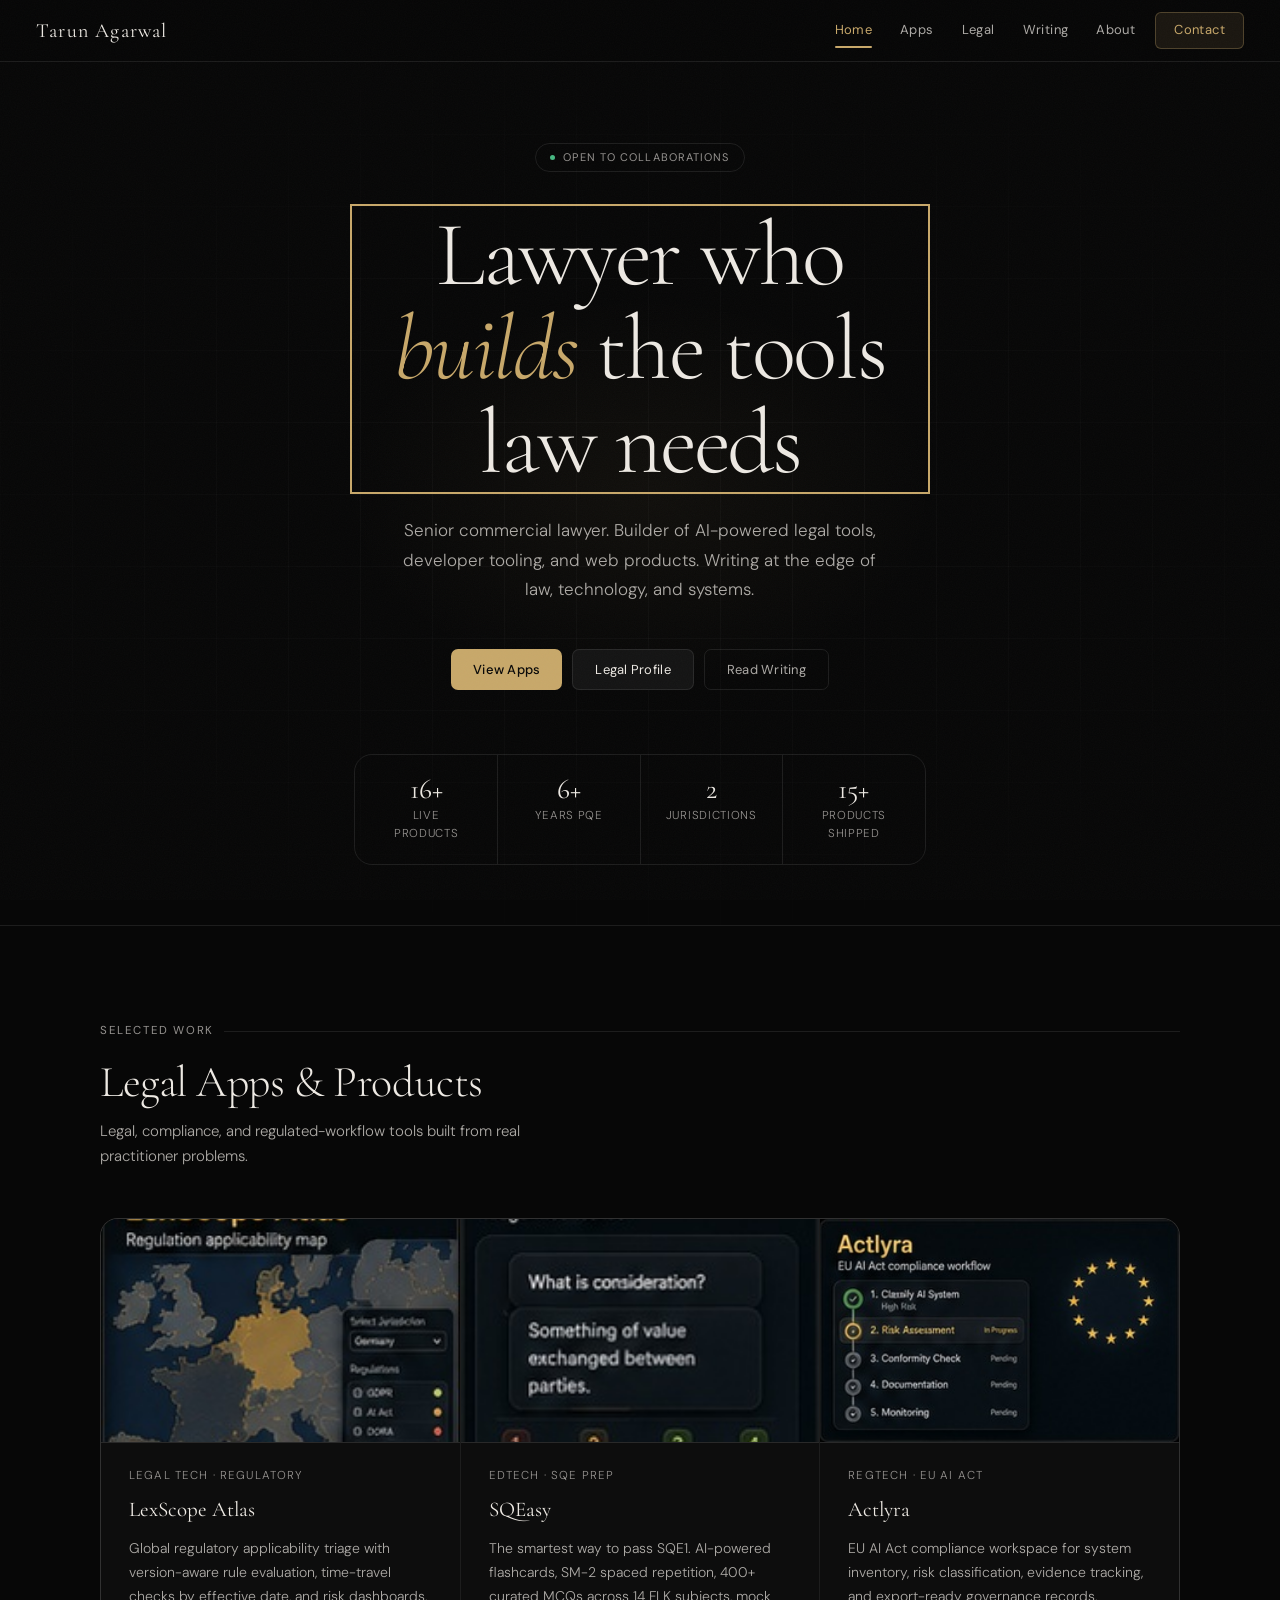
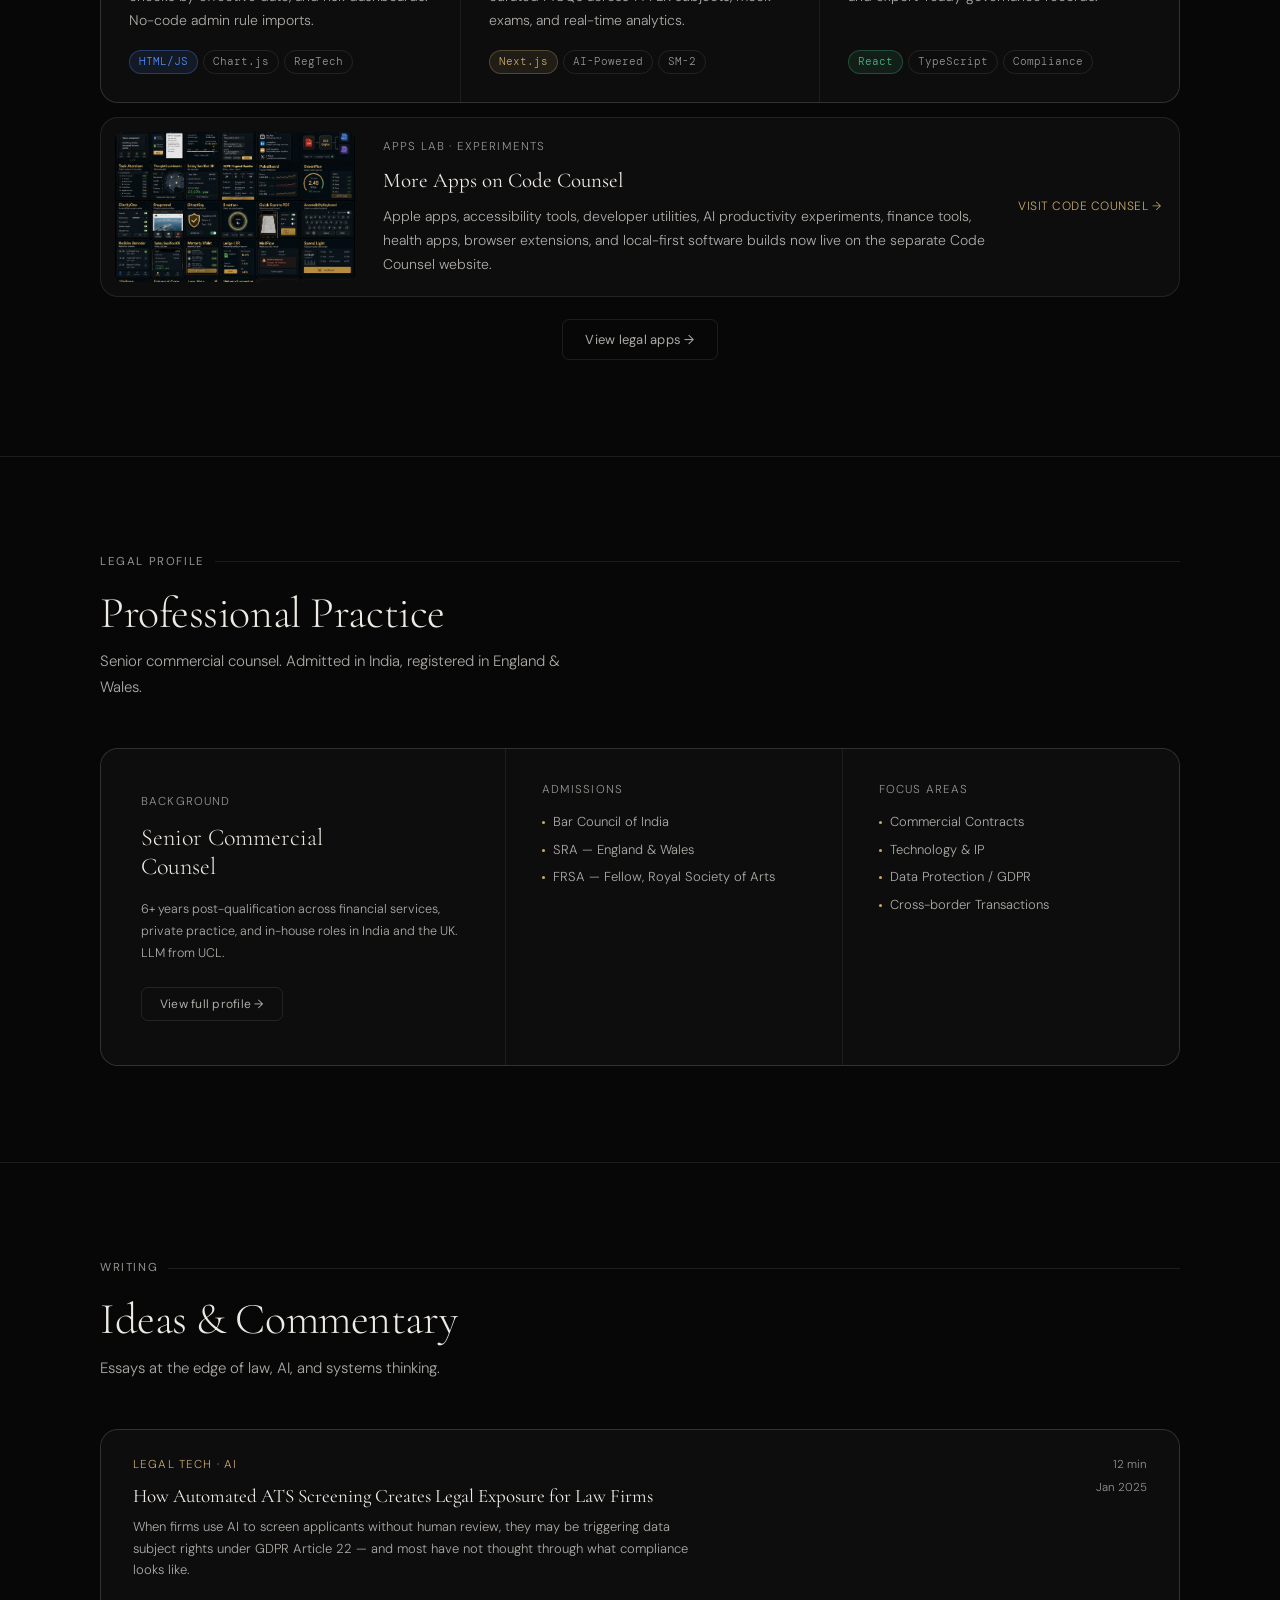
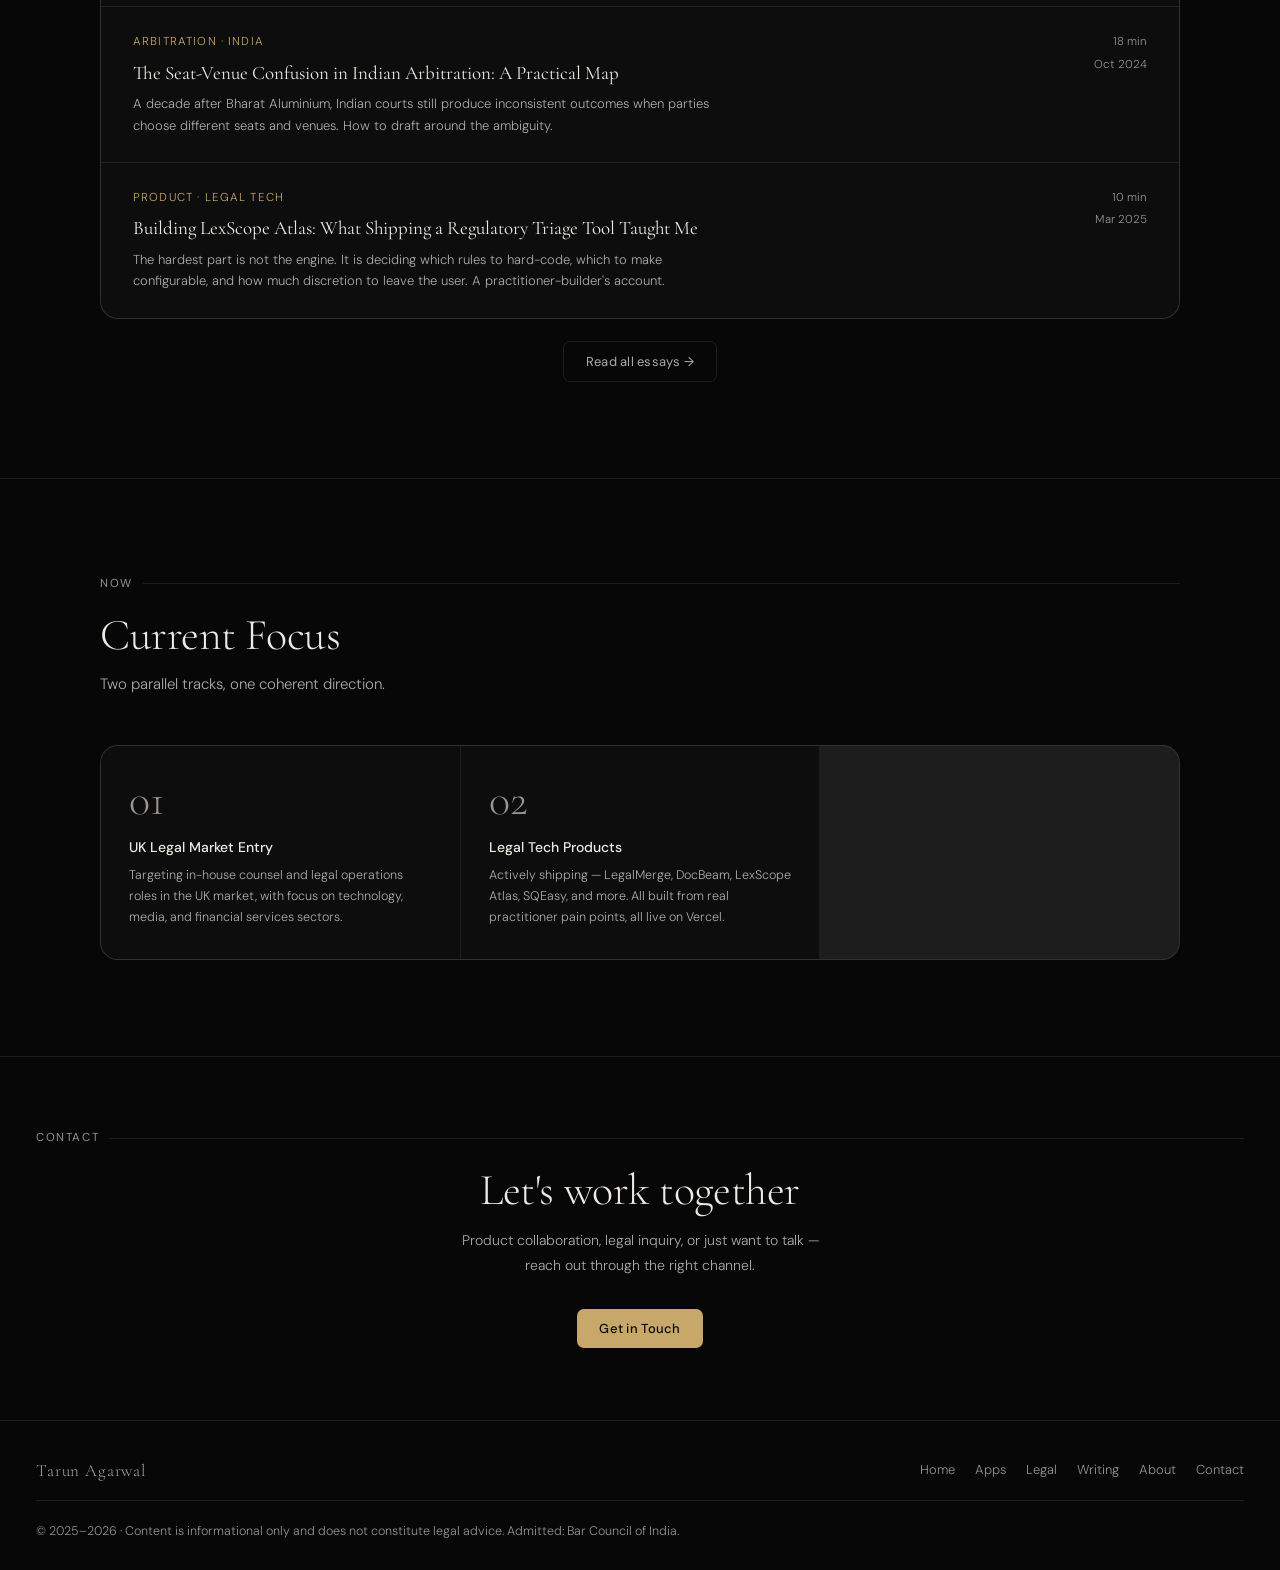
==== commit ac8fa757: "Remove animated portfolio motion section" ====
--- a/index.html
+++ b/index.html
@@ -141,76 +141,6 @@
     </a>
     <div style="text-align:center;margin-top:22px">
       <button class="btn btn-ghost" data-navigate="apps">View legal apps →</button>
-    </div>
-  </div>
-
-  <div class="divider"></div>
-
-  <!-- MOTION GRAPHICS -->
-  <div class="wrap section motion-section">
-    <div class="motion-copy">
-      <div class="section-label">Motion Systems</div>
-      <h2 class="section-h">Animated product signals</h2>
-      <p class="section-sub">A motion-led snapshot of the portfolio: legal workflows, builder cadence, and practical output rendered as graphics rather than a static brag sheet.</p>
-    </div>
-    <div class="motion-stage" data-motion-stage aria-label="Animated portfolio metrics and product workflow graphic" role="img">
-      <div class="motion-panel motion-panel--system">
-        <div class="motion-panel-head">
-          <span>Legal product engine</span>
-          <span data-motion-frame>F000</span>
-        </div>
-        <svg class="motion-flow" viewBox="0 0 640 330" aria-hidden="true">
-          <defs>
-            <linearGradient id="motion-line" x1="0" x2="1" y1="0" y2="0">
-              <stop offset="0%" stop-color="#c8a86a"/>
-              <stop offset="55%" stop-color="#4f8eff"/>
-              <stop offset="100%" stop-color="#47b882"/>
-            </linearGradient>
-          </defs>
-          <path class="motion-grid-line" d="M42 74 H598 M42 150 H598 M42 226 H598 M106 34 V292 M248 34 V292 M390 34 V292 M532 34 V292"/>
-          <path class="motion-path" data-motion-path d="M68 242 C142 142 196 138 266 188 C338 242 392 74 472 112 C526 138 554 98 590 72"/>
-          <g class="motion-node" data-motion-node="0" transform="translate(68 242)">
-            <circle r="22"></circle><text y="5">Brief</text>
-          </g>
-          <g class="motion-node" data-motion-node="1" transform="translate(266 188)">
-            <circle r="22"></circle><text y="5">Rules</text>
-          </g>
-          <g class="motion-node" data-motion-node="2" transform="translate(472 112)">
-            <circle r="22"></circle><text y="5">Ship</text>
-          </g>
-          <g class="motion-marker" data-motion-marker>
-            <circle r="8"></circle>
-          </g>
-        </svg>
-      </div>
-      <div class="motion-panel motion-panel--metrics">
-        <div class="motion-kpis">
-          <div>
-            <span class="motion-kpi-value"><span data-motion-counter data-target="16">0</span>+</span>
-            <span class="motion-kpi-label">Live products</span>
-          </div>
-          <div>
-            <span class="motion-kpi-value"><span data-motion-counter data-target="6">0</span>+</span>
-            <span class="motion-kpi-label">Years PQE</span>
-          </div>
-          <div>
-            <span class="motion-kpi-value"><span data-motion-counter data-target="2">0</span></span>
-            <span class="motion-kpi-label">Jurisdictions</span>
-          </div>
-        </div>
-        <div class="motion-bars" aria-hidden="true">
-          <div class="motion-bar"><span style="--target:82%"></span><em>Legal tech</em></div>
-          <div class="motion-bar"><span style="--target:68%"></span><em>Developer tools</em></div>
-          <div class="motion-bar"><span style="--target:74%"></span><em>Compliance</em></div>
-          <div class="motion-bar"><span style="--target:56%"></span><em>Writing</em></div>
-        </div>
-        <div class="motion-timeline" aria-hidden="true">
-          <span data-motion-tick="0"></span>
-          <span data-motion-tick="1"></span>
-          <span data-motion-tick="2"></span>
-          <span data-motion-tick="3"></span>
-        </div>
-      </div>
     </div>
   </div>
 
@@ -1243,7 +1173,6 @@
 <button id="back-to-top" aria-label="Scroll to top" data-action="scroll-top">↑</button>
 
 <script src="js/router.js"></script>
-<script src="js/motion-graphics.js"></script>
 <script src="js/app.js"></script>
 </body>
 </html>
--- a/css/styles.css
+++ b/css/styles.css
@@ -332,168 +332,6 @@
 .cat-link { text-decoration: none; display: inline-flex; align-items: center; }
 
 /* ═══════════════════════════════════════
-   HOME — MOTION GRAPHICS
-═══════════════════════════════════════ */
-.motion-section {
-  display: grid;
-  grid-template-columns: minmax(260px, 0.7fr) minmax(0, 1.3fr);
-  gap: 44px;
-  align-items: center;
-}
-.motion-copy .section-sub { margin-bottom: 0; }
-.motion-stage {
-  display: grid;
-  grid-template-columns: minmax(0, 1.35fr) minmax(240px, 0.75fr);
-  gap: 1px;
-  min-height: 420px;
-  background: var(--border);
-  border: 1px solid var(--border);
-  border-radius: var(--radius-lg);
-  overflow: hidden;
-}
-.motion-panel {
-  background:
-    linear-gradient(180deg, rgba(255,255,255,0.035), rgba(255,255,255,0)),
-    var(--bg-2);
-}
-.motion-panel--system {
-  position: relative;
-  min-height: 420px;
-  padding: 20px;
-}
-.motion-panel--metrics {
-  display: flex;
-  flex-direction: column;
-  gap: 24px;
-  padding: 28px 24px;
-}
-.motion-panel-head {
-  display: flex;
-  justify-content: space-between;
-  gap: 18px;
-  font-family: 'DM Mono', monospace;
-  font-size: 11px;
-  color: var(--text-3);
-  letter-spacing: 0.08em;
-  text-transform: uppercase;
-}
-.motion-flow {
-  width: 100%;
-  height: 340px;
-  display: block;
-  margin-top: 14px;
-}
-.motion-grid-line {
-  fill: none;
-  stroke: rgba(255,255,255,0.07);
-  stroke-width: 1;
-}
-.motion-path {
-  fill: none;
-  stroke: url(#motion-line);
-  stroke-width: 5;
-  stroke-linecap: round;
-  stroke-dasharray: 1;
-  stroke-dashoffset: 1;
-  filter: drop-shadow(0 0 12px rgba(79,142,255,0.16));
-}
-.motion-node circle {
-  fill: var(--bg-3);
-  stroke: rgba(200,168,106,0.4);
-  stroke-width: 1;
-}
-.motion-node text {
-  fill: var(--text-2);
-  font-family: 'DM Mono', monospace;
-  font-size: 10px;
-  text-anchor: middle;
-}
-.motion-marker circle {
-  fill: var(--gold);
-  filter: drop-shadow(0 0 10px rgba(200,168,106,0.55));
-}
-.motion-kpis {
-  display: grid;
-  gap: 1px;
-  background: var(--border);
-  border: 1px solid var(--border);
-  border-radius: var(--radius);
-  overflow: hidden;
-}
-.motion-kpis > div {
-  min-height: 86px;
-  padding: 18px;
-  background: var(--bg-3);
-}
-.motion-kpi-value {
-  display: block;
-  font-family: 'Cormorant Garamond', serif;
-  font-size: 34px;
-  line-height: 1;
-  color: var(--text);
-  margin-bottom: 8px;
-}
-.motion-kpi-label {
-  display: block;
-  font-size: 11px;
-  color: var(--text-3);
-  letter-spacing: 0.08em;
-  text-transform: uppercase;
-}
-.motion-bars {
-  display: flex;
-  flex-direction: column;
-  gap: 14px;
-}
-.motion-bar {
-  display: grid;
-  grid-template-columns: 1fr;
-  gap: 6px;
-}
-.motion-bar span {
-  display: block;
-  width: 100%;
-  height: 10px;
-  border-radius: 100px;
-  background: rgba(255,255,255,0.07);
-  overflow: hidden;
-  position: relative;
-}
-.motion-bar span::after {
-  content: '';
-  position: absolute;
-  inset: 0 auto 0 0;
-  width: var(--motion-width, 0%);
-  border-radius: inherit;
-  background: linear-gradient(90deg, var(--gold), var(--blue));
-}
-.motion-bar em {
-  font-style: normal;
-  font-size: 12px;
-  color: var(--text-2);
-}
-.motion-timeline {
-  display: grid;
-  grid-template-columns: repeat(4, 1fr);
-  gap: 8px;
-  margin-top: auto;
-}
-.motion-timeline span {
-  height: 4px;
-  border-radius: 100px;
-  background: rgba(255,255,255,0.08);
-  overflow: hidden;
-}
-.motion-timeline span::after {
-  content: '';
-  display: block;
-  width: var(--tick-progress, 0%);
-  height: 100%;
-  background: var(--green);
-  border-radius: inherit;
-}
-
-/* ═══════════════════════════════════════
    HOME — LEGAL SNAPSHOT
 ═══════════════════════════════════════ */
 .legal-snap {
@@ -791,11 +629,6 @@
   .nav-links li a { padding: 14px 24px; width: 100%; display: block; font-size: 1rem; }
   .hamburger { display: flex; }
   .featured-grid, .focus-grid, .legal-snap { grid-template-columns: 1fr; }
-  .motion-section, .motion-stage { grid-template-columns: 1fr; }
-  .motion-stage { min-height: 0; }
-  .motion-panel--system { min-height: 330px; padding: 16px; }
-  .motion-flow { height: 270px; }
-  .motion-panel--metrics { padding: 22px 18px; }
   .lab-bridge { grid-template-columns: 1fr; gap: 16px; padding: 14px; }
   .lab-bridge-action { white-space: normal; }
   .legal-layout, .about-layout { grid-template-columns: 1fr; }
